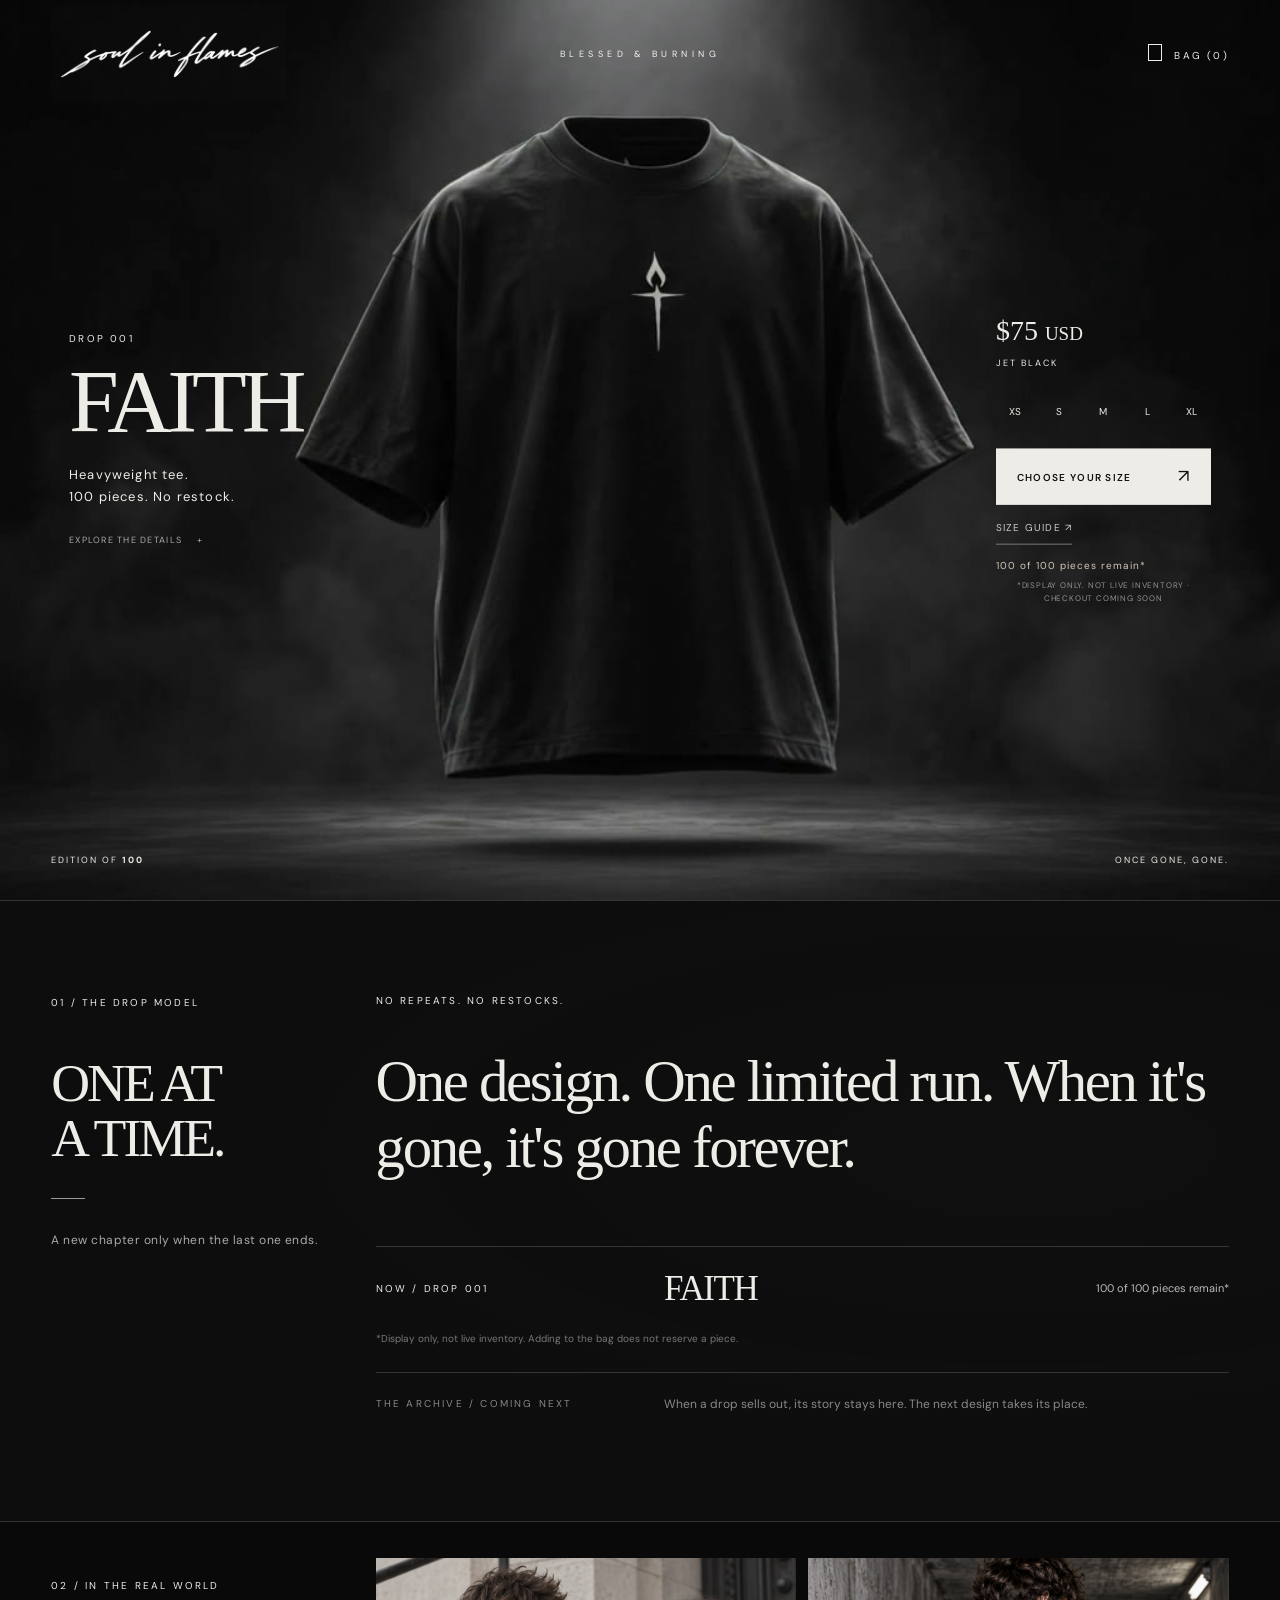
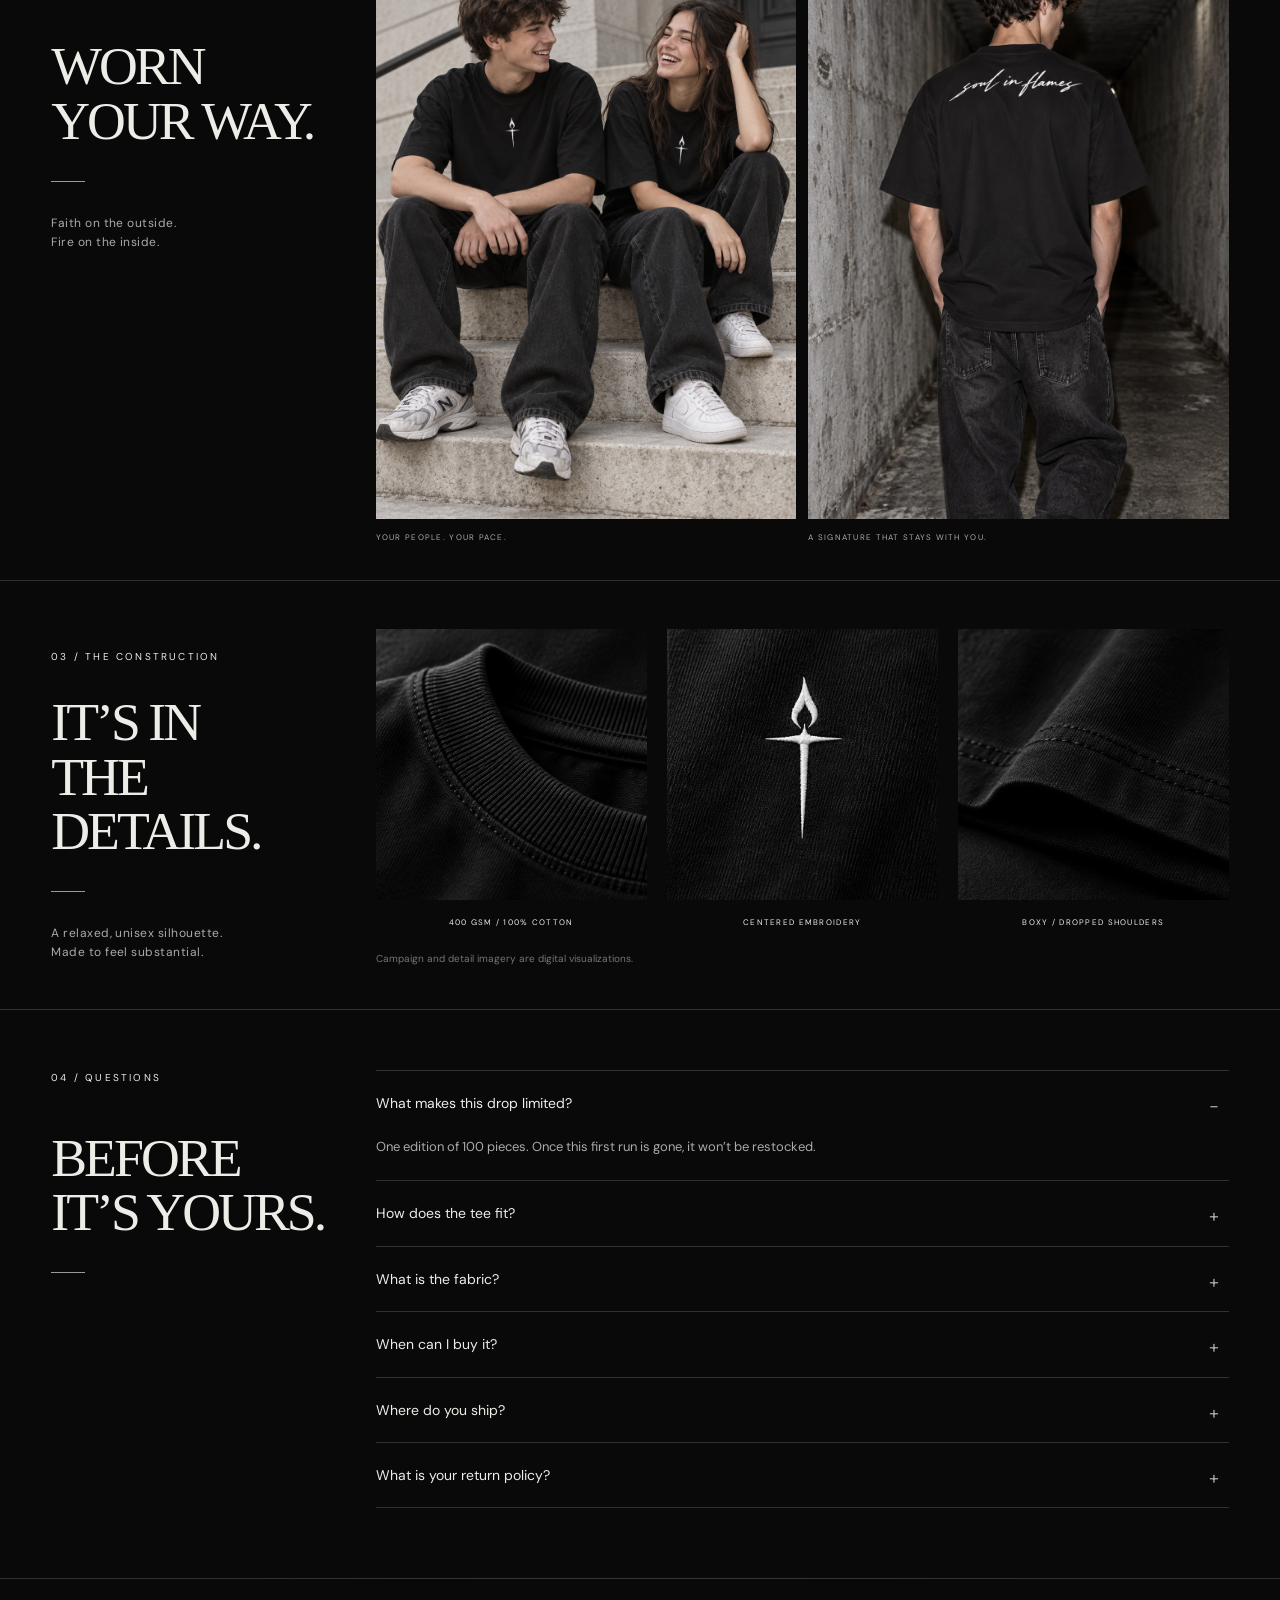
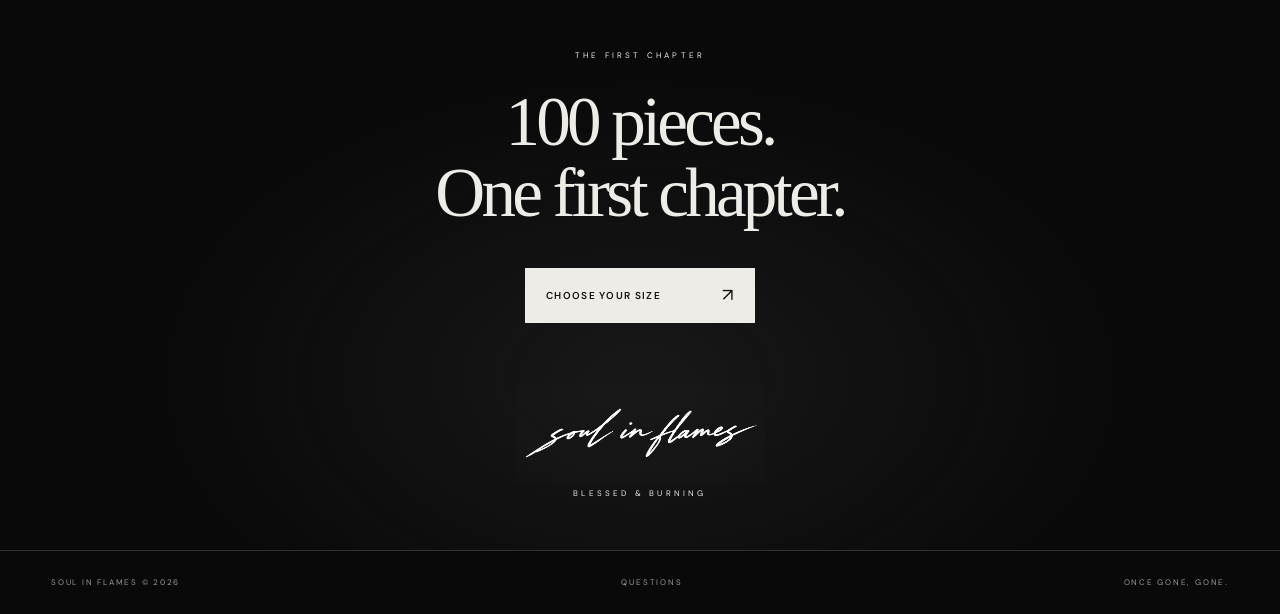
==== index.html @ d791858e "Fix mobile headline spacing and unify cart quantity cap" ====
<!doctype html><html lang="en"><head><meta charset="utf-8"><meta name="viewport" content="width=device-width,initial-scale=1"><title>Soul in Flames — FAITH / Drop 001</title><meta name="description" content="Faith on the outside. Fire on the inside. One design at a time. Limited to 100."><meta name="theme-color" content="#090909"><link rel="icon" type="image/png" href="favicon.png"><link rel="stylesheet" href="style.css?v=12"><script src="shop-config.js" defer></script><script src="app.js?v=5" defer></script></head><body>
<a class="skip" href="#studio">Skip to the tee</a>
<header class="header"><a href="#top" class="brand" aria-label="Soul in Flames home"><img src="assets/wordmark.png" alt="soul in flames" width="240" height="96"></a><p class="header-caption">BLESSED &amp; BURNING</p><button class="bag-link" id="open-bag" aria-haspopup="dialog">BAG <span id="bag-count">(0)</span></button></header>
<main><section class="hero" id="top" aria-label="Faith tee studio">
<div class="studio-glow"></div><div id="studio" class="studio static-studio rotatable-studio"><video id="tee-rotator" muted playsinline preload="auto" disablepictureinpicture poster="assets/tshirt-rotate-banner-poster.jpg?v=3" aria-label="Faith tee en un estudio; arrastra para girarla"><source src="assets/tshirt-rotate-banner.webm?v=3" type="video/webm"><source src="assets/tshirt-rotate-banner.mp4?v=3" type="video/mp4"></video><div class="tee-hit" aria-hidden="true"></div></div>
<div class="hero-title"><span class="eyebrow">DROP 001</span><h1>FAITH</h1><p>Heavyweight tee.<br>100 pieces. No restock.</p><button id="open-details" class="text-button">EXPLORE THE DETAILS <span>+</span></button></div>
<div class="hero-purchase"><p class="price">$75 <small>USD</small></p><span class="eyebrow">JET BLACK</span><fieldset class="sizes hero-sizes"><legend class="sr-only">Choose your size</legend><label><input type="radio" name="hero-size" value="XS"><span>XS</span></label><label><input type="radio" name="hero-size" value="S"><span>S</span></label><label><input type="radio" name="hero-size" value="M"><span>M</span></label><label><input type="radio" name="hero-size" value="L"><span>L</span></label><label><input type="radio" name="hero-size" value="XL"><span>XL</span></label></fieldset><button id="hero-buy" class="primary-button">CHOOSE YOUR SIZE <span>↗</span></button><button type="button" class="guide-link hero-guide" data-guide>SIZE GUIDE ↗</button><span class="stock-count" data-stock aria-label="Stock display"></span><span class="launch-note">*DISPLAY ONLY. NOT LIVE INVENTORY · CHECKOUT COMING SOON</span></div>
<div class="hero-bottom"><span class="eyebrow">EDITION OF <b>100</b></span><span class="eyebrow">ONCE GONE, GONE.</span></div></section>
<section class="drop-model section-grid" id="drops"><div class="section-intro"><span class="eyebrow">01 / THE DROP MODEL</span><h2>One at<br> a time.</h2><i class="rule"></i><p>A new chapter only when the last one ends.</p></div><div class="drop-content"><span class="eyebrow">NO REPEATS. NO RESTOCKS.</span><p class="drop-statement">One design. One limited run. When it's gone, it's gone forever.</p><div class="drop-current"><span class="eyebrow">NOW / DROP 001</span><strong>FAITH</strong><span data-stock></span></div><p class="drop-inventory-note">*Display only, not live inventory. Adding to the bag does not reserve a piece.</p><div class="drop-archive"><span class="eyebrow">THE ARCHIVE / COMING NEXT</span><p>When a drop sells out, its story stays here. The next design takes its place.</p></div></div></section>
<section class="editorial section-grid" id="story"><div class="section-intro"><span class="eyebrow">02 / IN THE REAL WORLD</span><h2>Worn<br> your way.</h2><i class="rule"></i><p>Faith on the outside.<br>Fire on the inside.</p></div><div class="campaign"><figure><img src="assets/friends-editorial.png" alt="Two teenage friends wearing the Faith tee on stone steps" loading="lazy"><figcaption>YOUR PEOPLE. YOUR PACE.</figcaption></figure><figure><img src="assets/back-editorial.png" alt="Teenage model showing the handwritten Soul in Flames signature on the back" loading="lazy"><figcaption>A SIGNATURE THAT STAYS WITH YOU.</figcaption></figure></div></section>
<section class="craft section-grid" id="details"><div class="section-intro"><span class="eyebrow">03 / THE CONSTRUCTION</span><h2>It’s in<br> the details.</h2><i class="rule"></i><p>A relaxed, unisex silhouette.<br>Made to feel substantial.</p></div><div><div class="detail-grid"><figure class="detail-item"><button type="button" class="detail-open" aria-label="Enlarge: 400 Gsm / 100% Cotton" aria-haspopup="dialog"><img src="assets/detail-collar.jpg" alt="Close-up of the ribbed collar in heavyweight cotton" width="724" height="724" loading="lazy"></button><figcaption>400 GSM / 100% COTTON</figcaption></figure><figure class="detail-item"><button type="button" class="detail-open" aria-label="Enlarge: Centered Embroidery" aria-haspopup="dialog"><img src="assets/detail-embroidery.jpg" alt="Close-up of the centered flame-cross embroidery" width="724" height="724" loading="lazy"></button><figcaption>CENTERED EMBROIDERY</figcaption></figure><figure class="detail-item"><button type="button" class="detail-open" aria-label="Enlarge: Boxy / Dropped Shoulders" aria-haspopup="dialog"><img src="assets/detail-hem.jpg" alt="Close-up of the dropped shoulder and cotton hem" width="724" height="724" loading="lazy"></button><figcaption>BOXY / DROPPED SHOULDERS</figcaption></figure></div><p class="image-note">Campaign and detail imagery are digital visualizations.</p></div></section>
<section class="questions section-grid" id="faq"><div class="section-intro"><span class="eyebrow">04 / QUESTIONS</span><h2>Before<br> it’s yours.</h2><i class="rule"></i></div><div class="faq-list">
<details open><summary>What makes this drop limited?</summary><p>One edition of 100 pieces. Once this first run is gone, it won’t be restocked.</p></details><details><summary>How does the tee fit?</summary><p>A relaxed, boxy, unisex cut with dropped shoulders. Currently selectable sizes: XS–XL. The size guide is a reference only until the final blank is chosen.</p></details><details><summary>What is the fabric?</summary><p>400 GSM, 100% cotton. A substantial weight, with a ribbed neckline and a centered embroidered emblem.</p></details><details><summary>When can I buy it?</summary><p>Checkout is opening soon. You can choose your size and save it to your bag now. Adding a tee does not reserve stock or place an order.</p></details><details><summary>Where do you ship?</summary><p>Shipping destinations, delivery times and costs will be confirmed before we accept orders.</p></details><details><summary>What is your return policy?</summary><p>The full returns and exchanges policy will be available before checkout opens.</p></details></div></section>
<section class="closing"><span class="eyebrow">THE FIRST CHAPTER</span><h2>100 pieces.<br>One first chapter.</h2><button id="open-size" class="primary-button">CHOOSE YOUR SIZE <span>↗</span></button><img class="closing-brand" src="assets/wordmark.png" alt="soul in flames" loading="lazy"><span class="eyebrow">BLESSED &amp; BURNING</span></section>
</main><dialog id="detail-lightbox" class="lightbox" aria-label="Detail view"><button type="button" class="close lightbox-close" data-close="detail-lightbox" aria-label="Close enlarged image">×</button><figure><img src="" alt=""><figcaption></figcaption></figure></dialog><footer><span>SOUL IN FLAMES © 2026</span><a href="#faq">QUESTIONS</a><span>ONCE GONE, GONE.</span></footer><dialog id="size-dialog" class="drawer" aria-labelledby="size-title"><div class="drawer-head"><span>DROP 001 / FAITH TEE</span><button class="close" data-close="size-dialog" aria-label="Close size selection">×</button></div><div class="drawer-product"><img src="assets/faith-front.png" alt="Faith tee front" width="180" height="180"><div><h2 id="size-title">Make it<br><em>yours.</em></h2><p>$75 USD / JET BLACK</p></div></div><p class="drawer-edition">ONE EDITION. 100 PIECES.</p><button type="button" class="guide-link" data-guide>VIEW SIZE GUIDE ↗</button><div class="size-heading"><span>SELECT SIZE</span><span>UNISEX / BOXY FIT</span></div><fieldset class="sizes"><legend class="sr-only">Choose your size</legend><label><input type="radio" name="size" value="XS"><span>XS</span></label><label><input type="radio" name="size" value="S"><span>S</span></label><label><input type="radio" name="size" value="M"><span>M</span></label><label><input type="radio" name="size" value="L"><span>L</span></label><label><input type="radio" name="size" value="XL"><span>XL</span></label></fieldset><p class="size-error" id="size-error" role="status"></p><button class="primary-button" id="add-to-bag">ADD TO BAG <span aria-hidden="true">↗</span></button><p class="drawer-note">Relaxed, dropped-shoulder fit. Final measurements will be available before checkout opens.</p><p class="drawer-foot">Faith on the outside.<br><em>Fire on the inside.</em></p></dialog>
<dialog id="bag-dialog" class="drawer" aria-labelledby="bag-title"><div class="drawer-head"><h2 id="bag-title">Your bag <span id="drawer-count">(0)</span></h2><button class="close" data-close="bag-dialog" aria-label="Close bag">×</button></div><div id="bag-items"></div><button type="button" class="guide-link" data-guide>VIEW SIZE GUIDE ↗</button><div id="bag-summary" hidden><div class="subtotal"><span>Subtotal</span><span id="subtotal">$0 USD</span></div><p class="drawer-note">Shipping and taxes will be confirmed at checkout.</p><button type="button" id="checkout" class="primary-button checkout" disabled>CHECKOUT COMING SOON</button><p id="checkout-note" class="drawer-note">Your selection is saved in this browser. No order has been placed and no payment has been taken.</p></div><button class="continue" data-close="bag-dialog">BACK TO THE TEE</button></dialog>
<dialog id="guide-dialog" class="size-guide" aria-labelledby="guide-title"><div class="drawer-head"><span>DROP 001 / FIT REFERENCE</span><button type="button" class="close" data-close="guide-dialog" aria-label="Close size guide">×</button></div><h2 id="guide-title">Find your<br><em>fit.</em></h2><p class="guide-intro">Garment measurements in centimeters. Half chest is measured flat across the garment.</p><div class="guide-scroll"><table><thead><tr><th scope="col">SIZE</th><th scope="col">HALF CHEST</th><th scope="col">BODY LENGTH</th><th scope="col">SLEEVE</th></tr></thead><tbody id="guide-rows"></tbody></table></div><p class="guide-tip">Oversized fit. Between sizes? Size down.</p><p class="guide-disclaimer">Reference chart for a candidate blank, not the final production tee. Measurements and available sizes will be confirmed before checkout opens.</p></dialog><dialog id="details-dialog" class="drawer" aria-labelledby="details-title"><div class="drawer-head"><span>THE DETAILS</span><button class="close" data-close="details-dialog" aria-label="Close details">×</button></div><h2 id="details-title" class="details-title">A quiet<br>kind of <em>fire.</em></h2><dl class="specs"><div><dt>FABRIC</dt><dd>400 GSM · 100% cotton</dd></div><div><dt>SILHOUETTE</dt><dd>Boxy. Dropped shoulders. Unisex.</dd></div><div><dt>FRONT</dt><dd>Centered flame-cross embroidery.</dd></div><div><dt>BACK</dt><dd>Handwritten signature in white.</dd></div><div><dt>EDITION</dt><dd>100 pieces. No restock.</dd></div></dl><details><summary>FIT &amp; SIZING <span>+</span></summary><p>A relaxed shape with generous sleeves. <button type="button" class="guide-link" data-guide>VIEW SIZE GUIDE ↗</button></p></details><details><summary>DELIVERY &amp; RETURNS <span>+</span></summary><p>Destinations, delivery costs and the return policy will be confirmed before launch. We’re not accepting payments yet.</p></details></dialog>
</body></html>
---- style.css ----
@import url('https://fonts.googleapis.com/css2?family=Barlow+Condensed:wght@400;500&family=DM+Sans:wght@400;500;600&display=swap');
:root{color-scheme:dark;--bg:#090909;--ink:#eeece7;--muted:#92928e;--line:#ffffff29}*{box-sizing:border-box}html{scroll-behavior:smooth}body{margin:0;background:var(--bg);color:var(--ink);font:14px/1.6 'DM Sans',sans-serif}button,a,input{ -webkit-tap-highlight-color:transparent}button,a{color:inherit}button{font:inherit;cursor:pointer}button{border:0;background:none}a{text-decoration:none}button:focus-visible,a:focus-visible,summary:focus-visible,[tabindex]:focus-visible{outline:1px solid #fff;outline-offset:6px}button:hover,a:hover{color:#fff}img{display:block;max-width:100%}h1,h2,p,figure{margin:0}h1,h2{font-family:Georgia,'Times New Roman',serif;font-weight:400;line-height:1.02;letter-spacing:-.055em}.eyebrow,.header-caption,.bag-link,.viewer-controls,.launch-note,.text-button,figcaption,.detail-labels,footer,.drawer-head,.size-heading{font-size:10px;letter-spacing:.22em}.eyebrow{display:block}.header{position:absolute;z-index:5;top:0;left:0;width:100%;height:108px;padding:0 4%;display:flex;align-items:center;justify-content:space-between}.brand{width:235px}.brand img,.closing-brand{filter:invert(1);mix-blend-mode:screen}.header-caption{letter-spacing:.5em;position:absolute;left:50%;transform:translateX(-50%);font-size:9px}.bag-link{padding:18px 0 18px 24px}.bag-link:before{content:'♧';font-size:22px;margin-right:12px}.hero{min-height:780px;height:100svh;max-height:1150px;position:relative;overflow:hidden;background:radial-gradient(ellipse at 49% 14%,#34343455 0,transparent 48%),linear-gradient(90deg,#080808,#111 50%,#080808)}.studio-glow{pointer-events:none;position:absolute;inset:0;background:radial-gradient(ellipse 22% 7% at 50% 84%,#98958c22,transparent 100%),conic-gradient(from 158deg at 48% -10%,transparent,#ffffff09 9deg,#ffffff03 30deg,transparent 44deg);}.studio{position:absolute;width:65%;height:88%;left:17.5%;top:3%;cursor:grab;touch-action:pan-y;z-index:1}.studio.dragging{cursor:grabbing}.studio canvas{width:100%;height:100%;display:block}.studio>img{position:absolute;inset:8% 0;width:100%;height:80%;object-fit:contain;pointer-events:none}.studio>img[hidden]{display:none}.hero-title,.hero-purchase{position:absolute;z-index:3;top:43%;transform:translateY(-25%)}.hero-title{left:5.4%;pointer-events:none}.hero-title button{pointer-events:auto}.hero-title h1{font-size:clamp(68px,7vw,115px);margin:8px 0 18px}.hero-title p{font-size:13px;letter-spacing:.09em;line-height:1.7}.text-button{padding:24px 0 8px;color:#aaa;font-size:9px;letter-spacing:.14em}.text-button span{margin-left:12px}.hero-purchase{right:5.4%;width:215px}.price{font:28px Georgia,serif;margin-bottom:9px}.price small{font-size:19px}.hero-purchase>.eyebrow{font-size:9px}.primary-button{display:flex;align-items:center;justify-content:space-between;gap:25px;width:100%;min-height:48px;padding:15px 20px;background:#eeece7;color:#111;font-size:10px;letter-spacing:.13em;line-height:1.3;font-weight:600;border:1px solid #eeece7;transition:background .2s}.primary-button:hover{background:#fff;color:#111}.primary-button span{font-size:18px;font-weight:400}.launch-note{display:block;font-size:8px;letter-spacing:.1em;color:var(--muted);text-align:center;margin-top:13px}.hero-bottom{position:absolute;bottom:33px;left:4%;right:4%;display:flex;align-items:end;justify-content:space-between;z-index:3}.hero-bottom>.eyebrow{font-size:9px}.viewer-controls{text-align:center;font-size:9px;letter-spacing:.16em}.viewer-controls>span{display:block;margin-bottom:10px}.viewer-controls button{font-size:8px;letter-spacing:.10em;color:#777;padding:7px}.viewer-controls button[aria-pressed=true]{color:#eee}.viewer-controls #motion-toggle{margin-left:10px;border-left:1px solid var(--line);padding-left:16px}.section-grid{display:grid;grid-template-columns:25% 1fr;gap:30px;padding:36px 4%;border-top:1px solid var(--line)}.section-intro{padding-top:20px}.section-intro h2{font-size:clamp(38px,4.2vw,64px);text-transform:uppercase;margin-top:45px}.rule{display:block;width:34px;border-top:1px solid #999;margin:32px 0}.section-intro p{color:#aaa;letter-spacing:.04em;font-size:12px}.campaign{display:grid;grid-template-columns:1fr 1fr;gap:12px}.campaign img{width:100%;aspect-ratio:3/4;object-fit:cover}.campaign figcaption{font-size:8px;margin-top:12px;color:#aaa;letter-spacing:.16em}.craft{padding-top:48px;padding-bottom:42px}.craft .section-intro h2{margin-top:30px}.detail-triptych{width:100%;aspect-ratio:3/1.25;object-fit:cover}.detail-labels{display:grid;grid-template-columns:repeat(3,1fr);gap:14px;margin-top:18px;font-size:8px;text-align:center;letter-spacing:.16em}.image-note{font-size:10px;color:#757575;margin-top:22px}.questions{padding-top:60px;padding-bottom:70px}.questions .section-intro{padding-top:0}.faq-list details{border-bottom:1px solid var(--line)}.faq-list details:first-child{border-top:1px solid var(--line)}summary{list-style:none;cursor:pointer;position:relative;padding:21px 35px 21px 0;font-size:14px}summary::-webkit-details-marker{display:none}summary:after{content:'+';position:absolute;right:10px;font-size:18px;color:#aaa}details[open]>summary:after{content:'−'}details p{color:#aaa;max-width:650px;padding:0 30px 22px 0;line-height:1.8;font-size:13px}.closing{text-align:center;min-height:520px;padding:70px 20px 50px;border-top:1px solid var(--line);background:radial-gradient(ellipse at 50% 70%,#25252588,transparent 55%)}.closing h2{font-size:clamp(45px,5.4vw,80px);margin:25px 0 40px}.closing .primary-button{width:230px;margin:auto}.closing-brand{width:250px;margin:60px auto 4px}.closing>.eyebrow{font-size:8px;letter-spacing:.4em}footer{padding:25px 4%;display:flex;justify-content:space-between;color:#999;font-size:8px;border-top:1px solid var(--line)}.sr-only{position:absolute;width:1px;height:1px;padding:0;overflow:hidden;clip:rect(0,0,0,0);white-space:nowrap}.skip{position:fixed;top:-100px;z-index:20;background:#fff;color:#000;padding:10px}.skip:focus{top:10px}.sizes{display:flex;gap:8px;padding:0;border:0;margin:24px 0}.sizes label{flex:1;text-align:center;cursor:pointer}.sizes input{position:absolute;opacity:0;width:1px;height:1px}.sizes span{display:block;border:1px solid #ffffff26;padding:12px 4px;font-size:11px}.sizes input:checked+span{border-color:#eee;background:#eeeeee0d}.sizes input:focus-visible+span{outline:2px solid #fff;outline-offset:3px}.hero-sizes{gap:6px;margin:25px 0 20px}.hero-sizes span{border-color:transparent;padding:8px 4px;font-size:10px}.drawer{position:fixed;inset:0 0 0 auto;margin:0;width:460px;max-width:100%;height:100%;max-height:100%;border:0;border-left:1px solid var(--line);padding:30px;background:#131313;color:var(--ink);overflow:auto}.drawer::backdrop{background:#0009;backdrop-filter:blur(5px)}.drawer-head{display:flex;align-items:center;justify-content:space-between;gap:20px;padding-bottom:26px;border-bottom:1px solid var(--line)}.drawer-head h2{font:24px Georgia;letter-spacing:0}.close{font-size:27px}.drawer-product{display:flex;align-items:center;gap:20px;margin:35px 0}.drawer-product img{width:45%;object-fit:contain}.drawer-product h2{font-size:47px}.drawer-product p{font-size:10px;letter-spacing:.1em;margin-top:17px}.drawer-edition{font-size:10px;letter-spacing:.17em;border-block:1px solid var(--line);padding:18px 0;margin-bottom:25px}.size-heading{display:flex;justify-content:space-between;font-size:8px}.size-error{font-size:12px;color:#eee;min-height:20px}.drawer-note{font-size:12px;color:#999;margin:18px 0}.drawer-foot{font:30px Georgia;margin-top:45px}.subtotal{display:flex;justify-content:space-between;padding-top:25px;border-top:1px solid var(--line)}.checkout[aria-disabled=true]{background:#292929;color:#999;border-color:#333;cursor:default}.continue{margin-top:35px;font-size:10px;letter-spacing:.15em;border-bottom:1px solid #777;padding:10px 0}.empty-bag{font:30px Georgia;margin-top:60px}.empty-bag small{display:block;font:12px/1.6 'DM Sans',sans-serif;margin-top:20px;color:#aaa}.cart-item{display:flex;gap:20px;padding:25px 0}.cart-item img{width:115px;object-fit:contain}.cart-item h3{font-size:14px;letter-spacing:.12em;margin:10px 0}.cart-item p{font-size:10px;color:#aaa}.cart-item .item-price{margin:10px 0;color:#eee}.cart-item button{font-size:10px;text-decoration:underline;padding:0}.details-title{font-size:60px;margin:35px 0}.specs>div{border-bottom:1px solid var(--line);padding:16px 0}.specs dt{font-size:9px;letter-spacing:.15em;color:#888}.specs dd{margin:8px 0 0;font-size:13px}.drawer details{border-bottom:1px solid var(--line)}.drawer summary>span{display:none}[hidden]{display:none!important}
@media(min-width:1600px){.hero-purchase{width:250px}.hero-title{left:7%}.hero-purchase{right:7%}}
@media(max-width:900px){.header{height:85px}.brand{width:185px}.header-caption{display:none}.hero{height:900px;min-height:900px}.studio{width:100%;left:0;top:10%;height:62%}.hero-title{left:6%;top:15%;transform:none}.hero-title h1{font-size:54px;margin:4px 0 10px}.hero-title p{font-size:10px}.text-button{display:none}.hero-purchase{top:auto;bottom:100px;right:6%;left:6%;width:auto;transform:none;display:grid;grid-template-columns:1fr 1.5fr;gap:8px 24px;align-items:center}.hero-purchase .price{grid-column:1;grid-row:1;margin:0}.hero-purchase>.eyebrow{grid-column:1;grid-row:2}.hero-sizes{grid-column:2;grid-row:1/3;margin:0}.hero-purchase .primary-button{grid-column:1/3;margin-top:10px}.launch-note{grid-column:1/3;margin-top:0}.hero-bottom{bottom:20px;align-items:center}.hero-bottom>.eyebrow{font-size:7px;max-width:75px;line-height:1.8}.viewer-controls{font-size:8px}.viewer-controls>div{display:flex;align-items:center}.viewer-controls #motion-toggle{font-size:7px;margin-left:5px;padding-left:8px}.section-grid{grid-template-columns:1fr;gap:28px;padding:36px 6%}.section-intro{padding:0}.section-intro h2,.craft .section-intro h2{font-size:45px;margin-top:22px}.section-intro h2 br{display:none}.section-intro .rule{margin:20px 0}.section-intro p{font-size:12px}.campaign{gap:10px}.campaign figcaption{font-size:7px;line-height:1.8}.detail-labels{font-size:7px;letter-spacing:.1em}.closing{min-height:480px}.closing-brand{margin-top:45px}.questions .rule{display:none}footer{font-size:7px;gap:15px}}
@media(prefers-reduced-motion:reduce){html{scroll-behavior:auto}*{transition:none!important}}

.brand{mix-blend-mode:screen}.bag-link:before{content:"";display:inline-block;width:12px;height:15px;border:1px solid currentColor;vertical-align:-2px;margin-right:12px}

.header{mix-blend-mode:screen}

/* Approved studio photograph, preserved as supplied; editorial crop only. */
.static-studio{width:50%;left:25%;top:8%;height:84%;overflow:hidden;cursor:default;pointer-events:none;mask-image:linear-gradient(90deg,transparent,#000 9%,#000 91%,transparent)}
.static-studio>img{position:absolute;inset:auto;top:-8%;left:50%;width:auto;height:116%;max-width:none;object-fit:initial;transform:translateX(-50%)}
.static-studio>img[hidden]{display:none}.rotate-button{font-size:9px;letter-spacing:.16em;color:#aaa;padding:10px 16px;border:1px solid #ffffff33}.rotate-button:hover,.rotate-button[aria-pressed=true]{color:#fff;border-color:#fff}
.rotatable-studio{width:70%;left:15%;top:0;height:100%;cursor:ew-resize;touch-action:none;pointer-events:auto;mask-image:none;-webkit-mask-image:none}.rotatable-studio.dragging{cursor:grabbing}.rotatable-studio>img{user-select:none;-webkit-user-drag:none;pointer-events:auto;mix-blend-mode:normal;filter:none;width:auto;height:100%;top:0}
.hero{background:#070707}.hero::before{content:"";position:absolute;inset:0;z-index:0;pointer-events:none;background:url('assets/studio-background.png') center center / cover no-repeat;filter:brightness(.60) contrast(1.18) saturate(.12) hue-rotate(-7deg);opacity:.96}.studio-glow{z-index:0;background:radial-gradient(ellipse at 50% 10%,#34343418,transparent 62%)}
@media(max-width:900px){.static-studio{width:125%;left:-12.5%;top:15%;height:58%;mask-image:radial-gradient(ellipse 67% 65% at 50% 48%,#000 64%,transparent 100%)}.static-studio>img{height:100%;top:0}.hero-title{top:12%}.hero-title h1{font-size:50px}.hero-purchase{bottom:65px}.hero-bottom{bottom:22px}}
.rotatable-studio{width:100%;left:0;top:0;height:100%}
.rotatable-studio>video,.rotatable-studio>img{position:absolute;inset:0;top:0;left:0;width:100%;height:100%;max-width:none;object-fit:cover;object-position:50% 50%;transform:none;pointer-events:none;user-select:none;-webkit-user-drag:none}
.rotatable-studio{pointer-events:none;cursor:auto;touch-action:auto}
.tee-hit{position:absolute;z-index:2;pointer-events:auto;touch-action:pan-y pinch-zoom;cursor:url('data:image/svg+xml,%3Csvg xmlns="http://www.w3.org/2000/svg" width="36" height="36" viewBox="0 0 36 36"%3E%3Cg fill="none" stroke-linecap="round" stroke-linejoin="round"%3E%3Cg stroke="%23000" stroke-opacity=".6" stroke-width="5"%3E%3Cpath d="M7.2 15.9A11 11 0 0 1 28.4 14.3"/%3E%3Cpath d="M24.3 13.2l4.1 1.1 1.2-4.1"/%3E%3Cpath d="M28.8 20.1A11 11 0 0 1 7.6 21.7"/%3E%3Cpath d="M11.7 22.8l-4.1-1.1-1.2 4.1"/%3E%3C/g%3E%3Cg stroke="%23fff" stroke-width="2.2"%3E%3Cpath d="M7.2 15.9A11 11 0 0 1 28.4 14.3"/%3E%3Cpath d="M24.3 13.2l4.1 1.1 1.2-4.1"/%3E%3Cpath d="M28.8 20.1A11 11 0 0 1 7.6 21.7"/%3E%3Cpath d="M11.7 22.8l-4.1-1.1-1.2 4.1"/%3E%3C/g%3E%3C/g%3E%3Ccircle cx="18" cy="18" r="2.2" fill="%23fff" stroke="%23000" stroke-opacity=".6" stroke-width="1.5"/%3E%3C/svg%3E') 18 18,ew-resize}
.rotatable-studio.dragging .tee-hit{cursor:url('data:image/svg+xml,%3Csvg xmlns="http://www.w3.org/2000/svg" width="36" height="36" viewBox="0 0 36 36"%3E%3Cg fill="none" stroke-linecap="round" stroke-linejoin="round"%3E%3Cg stroke="%23000" stroke-opacity=".6" stroke-width="5"%3E%3Cpath d="M7.2 15.9A11 11 0 0 1 28.4 14.3"/%3E%3Cpath d="M24.3 13.2l4.1 1.1 1.2-4.1"/%3E%3Cpath d="M28.8 20.1A11 11 0 0 1 7.6 21.7"/%3E%3Cpath d="M11.7 22.8l-4.1-1.1-1.2 4.1"/%3E%3C/g%3E%3Cg stroke="%23fff" stroke-width="2.2"%3E%3Cpath d="M7.2 15.9A11 11 0 0 1 28.4 14.3"/%3E%3Cpath d="M24.3 13.2l4.1 1.1 1.2-4.1"/%3E%3Cpath d="M28.8 20.1A11 11 0 0 1 7.6 21.7"/%3E%3Cpath d="M11.7 22.8l-4.1-1.1-1.2 4.1"/%3E%3C/g%3E%3C/g%3E%3Ccircle cx="18" cy="18" r="2.2" fill="%23fff" stroke="%23000" stroke-opacity=".6" stroke-width="1.5"/%3E%3C/svg%3E') 18 18,grabbing}
@media(max-width:900px){.rotatable-studio{width:100%;left:0;top:0;height:100%;mask-image:none;-webkit-mask-image:none}.rotatable-studio>video,.rotatable-studio>img{height:min(109vw,55%);top:calc(50.5% - .501*min(109vw,55%));-webkit-mask-image:linear-gradient(180deg,transparent,#000 9%,#000 91%,transparent);mask-image:linear-gradient(180deg,transparent,#000 9%,#000 91%,transparent)}}
.detail-grid{display:grid;grid-template-columns:repeat(3,1fr);gap:20px}
.detail-open{display:block;width:100%;padding:0;border:0;background:none;cursor:zoom-in}
.detail-open img{width:100%;height:auto;aspect-ratio:1;object-fit:cover;transition:opacity .25s}
.detail-open:hover img,.detail-open:focus-visible img{opacity:.82}
.detail-item figcaption{margin-top:16px;text-align:center;font-size:8px;letter-spacing:.16em}
.lightbox{position:fixed;inset:0;width:100%;height:100%;max-width:none;max-height:none;margin:0;padding:64px 24px 36px;border:0;background:#050505f2;color:var(--ink)}
.lightbox[open]{display:flex;align-items:center;justify-content:center}
.lightbox::backdrop{background:#000c}
.lightbox figure{display:flex;flex-direction:column;align-items:center;gap:18px}
.lightbox img{width:min(92vw,calc(100dvh - 150px));height:auto;aspect-ratio:1;object-fit:contain;cursor:default}
.lightbox figcaption{font-size:10px;letter-spacing:.22em;color:#bbb;text-align:center}
.lightbox-close{position:absolute;top:14px;right:20px;padding:6px 10px;border:0;background:none;color:#fff;line-height:1}
@media(max-width:900px){.detail-grid{grid-template-columns:1fr;gap:28px}.detail-item figcaption{font-size:9px;margin-top:12px}.lightbox{padding:56px 12px 28px}}
@media(max-width:520px){.hero{--g:clamp(0px,calc((100svh - 664px)/4),40px);height:calc(max(100svh,664px) + 44px);min-height:0;max-height:none}.header{height:62px}.brand{width:150px}.hero-title{top:calc(66px + var(--g))}.hero-title h1{font-size:44px;margin:2px 0 6px}.hero-title p{font-size:10px;line-height:1.5}.rotatable-studio>video,.rotatable-studio>img{height:109vw;top:calc(122px + 2*var(--g))}.hero-purchase{top:calc(528px + 3*var(--g));bottom:auto;gap:4px 20px}.hero-purchase .price{font-size:30px}.hero-purchase .primary-button{margin-top:8px;padding-top:14px;padding-bottom:14px}.launch-note{margin-top:-2px}.hero-bottom{bottom:12px}}
/* Drop 001 additions: uses the existing palette, type and fine-rule rhythm. */
.drop-model{padding-block:74px 85px;background:radial-gradient(ellipse at 80% 40%,#2b22201c,transparent 62%),#0d0d0d}
.drop-content{padding:18px 0 0;max-width:900px}
.drop-statement{font:clamp(34px,4.6vw,68px)/1.12 Georgia,serif;letter-spacing:-.04em;max-width:850px;margin:40px 0 65px}
.drop-current,.drop-archive{border-top:1px solid var(--line);padding:22px 0;display:grid;grid-template-columns:1fr 1fr 1fr;align-items:center;gap:12px}
.drop-current strong{font:35px Georgia,serif;letter-spacing:-.04em}
.drop-current>span:last-child{font-size:11px;color:#bbb;text-align:right}
.drop-archive{color:#888}.drop-archive p{grid-column:2/4;font-size:12px}
.stock-count{display:block;font-size:10px;letter-spacing:.1em;color:#d3c7b8}
.hero-purchase .stock-count{margin-top:13px}
.guide-link{display:inline-block;padding:8px 0;color:#ccc;font-size:10px;letter-spacing:.12em;border-bottom:1px solid #777;text-align:left}
.hero-guide{margin-top:7px}.drawer .guide-link{margin:0 0 22px}.hero-purchase .launch-note{margin-top:5px}
.quantity-controls{display:inline-flex;align-items:center;gap:0;border:1px solid var(--line);margin:12px 14px 10px 0}
.cart-item .quantity-controls button{padding:5px 11px;font-size:16px;text-decoration:none;min-width:32px}
.quantity-controls button:disabled{opacity:.4;cursor:default}.quantity-controls span{min-width:22px;text-align:center}
.cart-item-content{flex:1}.cart-item .remove-item{color:#aaa;letter-spacing:.12em;font-size:9px}
.checkout:disabled{background:#292929;color:#aaa;border-color:#333;cursor:not-allowed}
.size-guide{width:min(720px,calc(100% - 32px));max-height:min(740px,calc(100% - 32px));padding:32px;background:#131313;border:1px solid #ffffff35;color:var(--ink)}
.size-guide::backdrop{background:#000b;backdrop-filter:blur(5px)}
.size-guide h2{font-size:clamp(38px,6vw,66px);margin:32px 0 18px}
.guide-intro,.guide-disclaimer{font-size:12px;color:#aaa;margin-bottom:25px}.guide-disclaimer{margin:20px 0 0}
.guide-scroll{overflow-x:auto}.size-guide table{border-collapse:collapse;width:100%;min-width:470px;text-align:left}
.size-guide th,.size-guide td{padding:9px 12px;border-bottom:1px solid var(--line);font-size:12px}
.size-guide thead th{font-size:9px;letter-spacing:.1em;color:#aaa;white-space:nowrap}.size-guide tbody th{font-weight:600}
.guide-tip{margin:24px 0 0;font-size:14px;color:#eee}
@media(max-width:900px){.drop-model{padding-block:45px}.drop-statement{margin:25px 0 44px}.hero-purchase .stock-count{grid-column:1/3;margin-top:2px}.hero-guide{grid-column:1/3;margin:0;width:max-content}.hero-purchase .launch-note{grid-column:1/3}.drop-current strong{font-size:26px}}
@media(max-width:520px){.hero-purchase{top:calc(496px + 3*var(--g));gap:2px 20px}.hero-purchase .primary-button{margin-top:5px}.hero-purchase .launch-note{font-size:7px}.hero-guide{font-size:9px;padding:2px 0}.hero-purchase .stock-count{font-size:9px}.drop-current{grid-template-columns:1fr 1fr}.drop-current>span:last-child{text-align:left;grid-column:1/3}.drop-archive{display:block}.drop-archive p{margin-top:12px}.size-guide{padding:22px 16px}.size-guide th,.size-guide td{padding:8px 9px}}
@media(max-width:520px){.size-guide table{min-width:0;table-layout:fixed}.size-guide th,.size-guide td{padding:8px 3px;font-size:11px}.size-guide thead th{font-size:7px;letter-spacing:.02em;white-space:normal;line-height:1.3}.size-guide th:first-child{width:18%}.size-guide th:nth-child(2){width:27%}.size-guide th:nth-child(3){width:29%}.size-guide th:nth-child(4){width:26%}}
.drop-inventory-note{font-size:10px;color:#777;margin:0 0 25px}
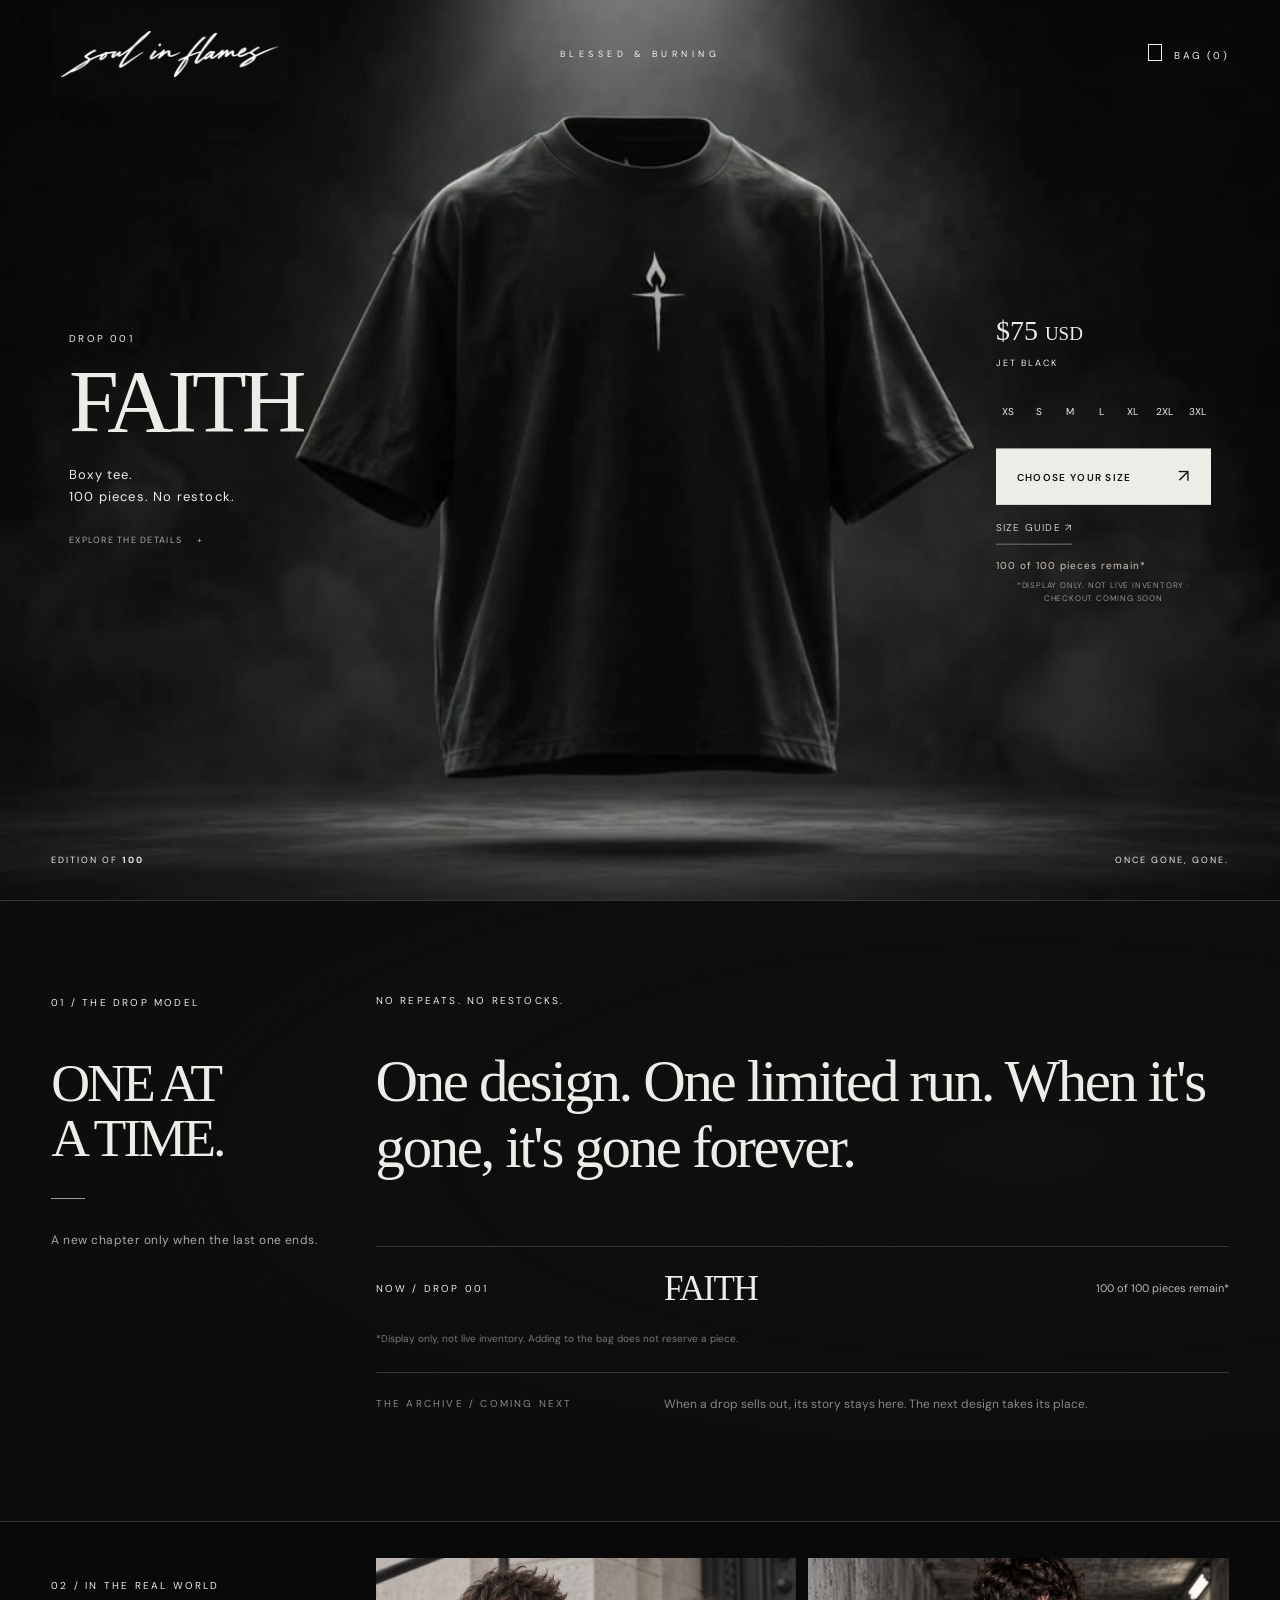
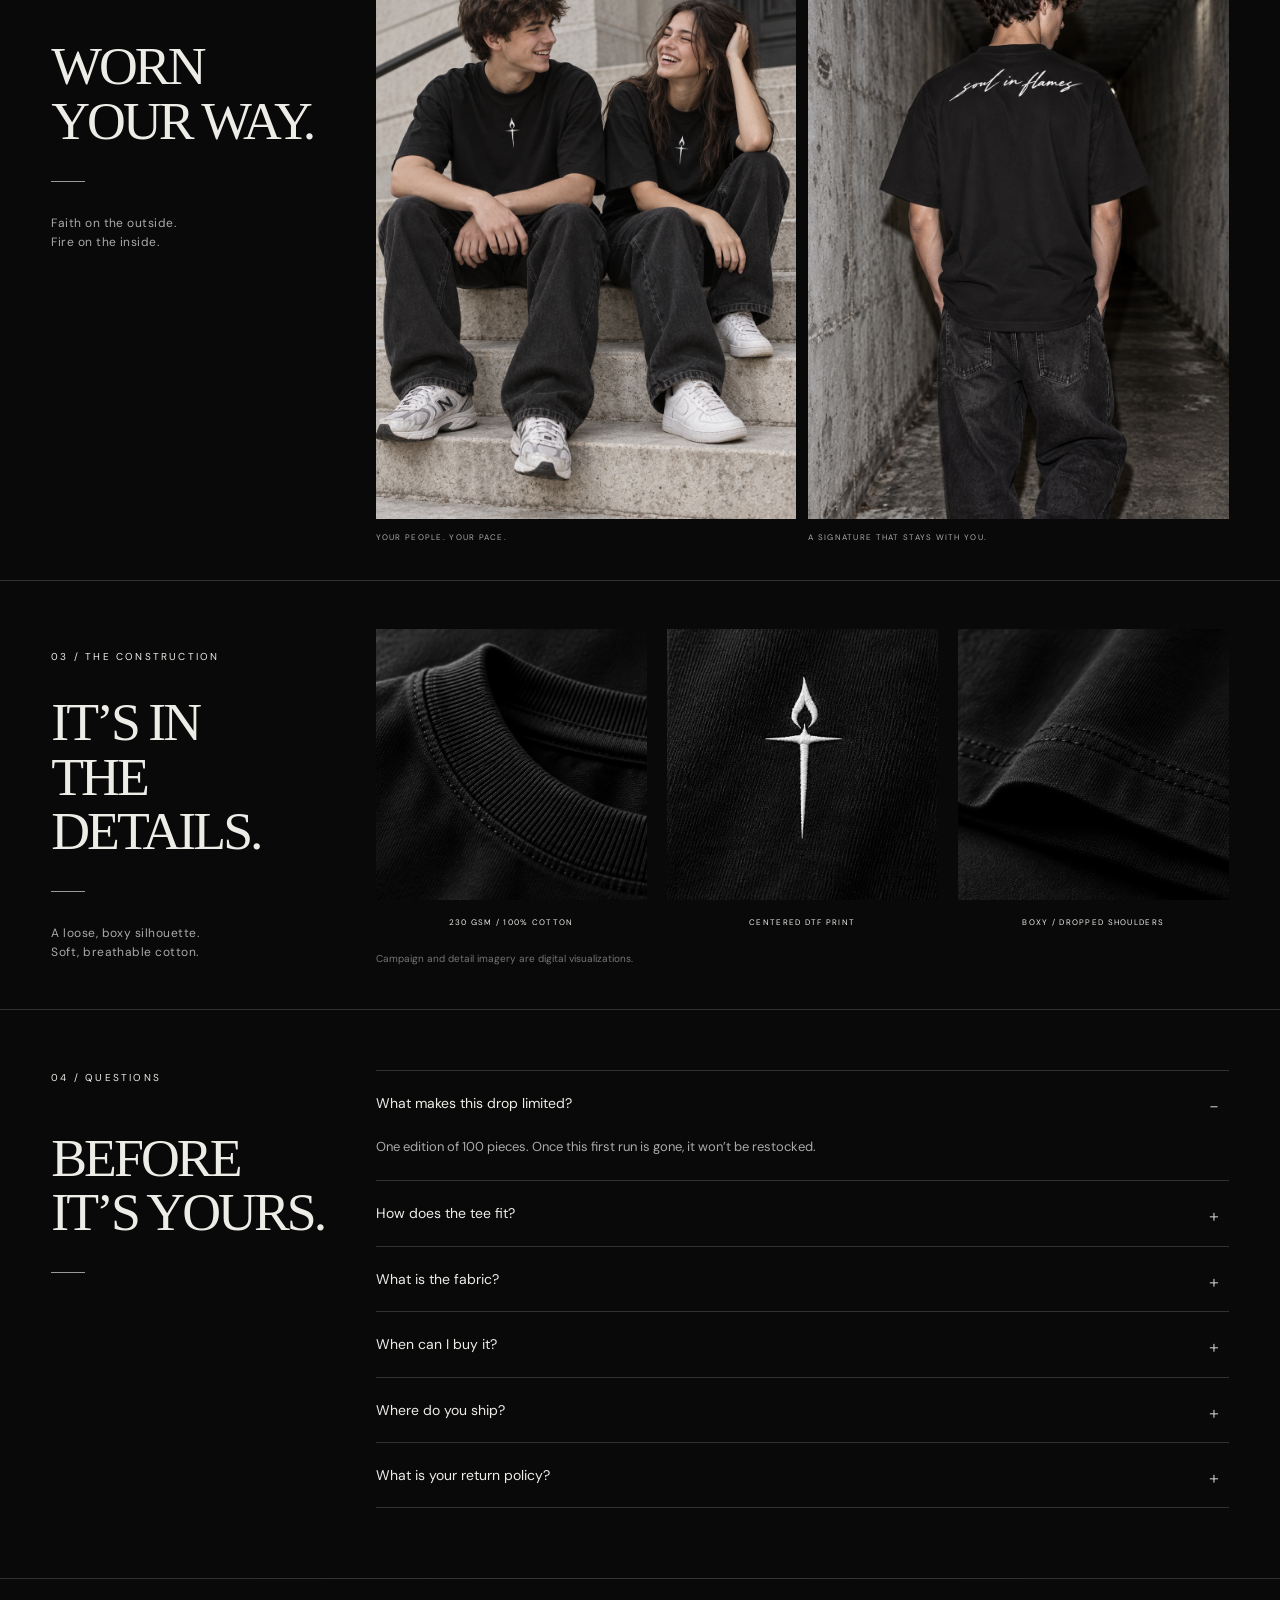
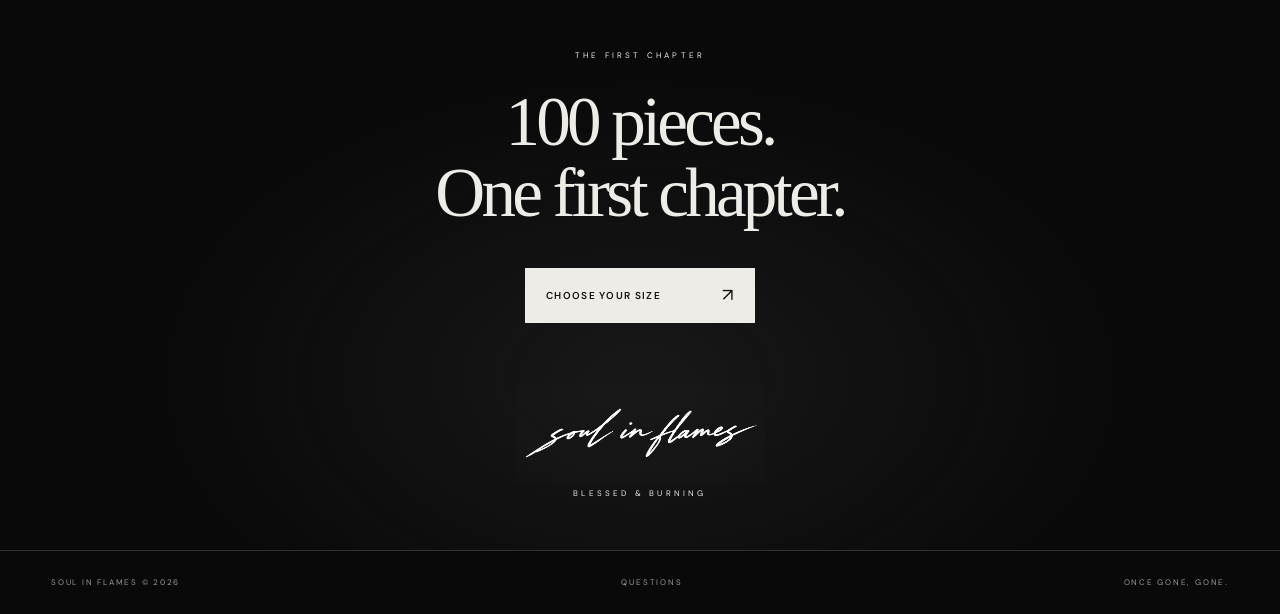
==== commit c81c1504: "RU0034 blank: real specs, size guide, DTF copy" ====
--- a/index.html
+++ b/index.html
@@ -1,18 +1,18 @@
-<!doctype html><html lang="en"><head><meta charset="utf-8"><meta name="viewport" content="width=device-width,initial-scale=1"><title>Soul in Flames — FAITH / Drop 001</title><meta name="description" content="Faith on the outside. Fire on the inside. One design at a time. Limited to 100."><meta name="theme-color" content="#090909"><link rel="icon" type="image/png" href="favicon.png"><link rel="stylesheet" href="style.css?v=12"><script src="shop-config.js" defer></script><script src="app.js?v=5" defer></script></head><body>
+<!doctype html><html lang="en"><head><meta charset="utf-8"><meta name="viewport" content="width=device-width,initial-scale=1"><title>Soul in Flames — FAITH / Drop 001</title><meta name="description" content="Faith on the outside. Fire on the inside. One design at a time. Limited to 100."><meta name="theme-color" content="#090909"><link rel="icon" type="image/png" href="favicon.png"><link rel="stylesheet" href="style.css?v=12"><script src="shop-config.js" defer></script><script src="app.js?v=7" defer></script></head><body>
 <a class="skip" href="#studio">Skip to the tee</a>
 <header class="header"><a href="#top" class="brand" aria-label="Soul in Flames home"><img src="assets/wordmark.png" alt="soul in flames" width="240" height="96"></a><p class="header-caption">BLESSED &amp; BURNING</p><button class="bag-link" id="open-bag" aria-haspopup="dialog">BAG <span id="bag-count">(0)</span></button></header>
 <main><section class="hero" id="top" aria-label="Faith tee studio">
 <div class="studio-glow"></div><div id="studio" class="studio static-studio rotatable-studio"><video id="tee-rotator" muted playsinline preload="auto" disablepictureinpicture poster="assets/tshirt-rotate-banner-poster.jpg?v=3" aria-label="Faith tee en un estudio; arrastra para girarla"><source src="assets/tshirt-rotate-banner.webm?v=3" type="video/webm"><source src="assets/tshirt-rotate-banner.mp4?v=3" type="video/mp4"></video><div class="tee-hit" aria-hidden="true"></div></div>
-<div class="hero-title"><span class="eyebrow">DROP 001</span><h1>FAITH</h1><p>Heavyweight tee.<br>100 pieces. No restock.</p><button id="open-details" class="text-button">EXPLORE THE DETAILS <span>+</span></button></div>
-<div class="hero-purchase"><p class="price">$75 <small>USD</small></p><span class="eyebrow">JET BLACK</span><fieldset class="sizes hero-sizes"><legend class="sr-only">Choose your size</legend><label><input type="radio" name="hero-size" value="XS"><span>XS</span></label><label><input type="radio" name="hero-size" value="S"><span>S</span></label><label><input type="radio" name="hero-size" value="M"><span>M</span></label><label><input type="radio" name="hero-size" value="L"><span>L</span></label><label><input type="radio" name="hero-size" value="XL"><span>XL</span></label></fieldset><button id="hero-buy" class="primary-button">CHOOSE YOUR SIZE <span>↗</span></button><button type="button" class="guide-link hero-guide" data-guide>SIZE GUIDE ↗</button><span class="stock-count" data-stock aria-label="Stock display"></span><span class="launch-note">*DISPLAY ONLY. NOT LIVE INVENTORY · CHECKOUT COMING SOON</span></div>
+<div class="hero-title"><span class="eyebrow">DROP 001</span><h1>FAITH</h1><p>Boxy tee.<br>100 pieces. No restock.</p><button id="open-details" class="text-button">EXPLORE THE DETAILS <span>+</span></button></div>
+<div class="hero-purchase"><p class="price">$75 <small>USD</small></p><span class="eyebrow">JET BLACK</span><fieldset class="sizes hero-sizes"><legend class="sr-only">Choose your size</legend><label><input type="radio" name="hero-size" value="XS"><span>XS</span></label><label><input type="radio" name="hero-size" value="S"><span>S</span></label><label><input type="radio" name="hero-size" value="M"><span>M</span></label><label><input type="radio" name="hero-size" value="L"><span>L</span></label><label><input type="radio" name="hero-size" value="XL"><span>XL</span></label><label><input type="radio" name="hero-size" value="2XL"><span>2XL</span></label><label><input type="radio" name="hero-size" value="3XL"><span>3XL</span></label></fieldset><button id="hero-buy" class="primary-button">CHOOSE YOUR SIZE <span>↗</span></button><button type="button" class="guide-link hero-guide" data-guide>SIZE GUIDE ↗</button><span class="stock-count" data-stock aria-label="Stock display"></span><span class="launch-note">*DISPLAY ONLY. NOT LIVE INVENTORY · CHECKOUT COMING SOON</span></div>
 <div class="hero-bottom"><span class="eyebrow">EDITION OF <b>100</b></span><span class="eyebrow">ONCE GONE, GONE.</span></div></section>
 <section class="drop-model section-grid" id="drops"><div class="section-intro"><span class="eyebrow">01 / THE DROP MODEL</span><h2>One at<br> a time.</h2><i class="rule"></i><p>A new chapter only when the last one ends.</p></div><div class="drop-content"><span class="eyebrow">NO REPEATS. NO RESTOCKS.</span><p class="drop-statement">One design. One limited run. When it's gone, it's gone forever.</p><div class="drop-current"><span class="eyebrow">NOW / DROP 001</span><strong>FAITH</strong><span data-stock></span></div><p class="drop-inventory-note">*Display only, not live inventory. Adding to the bag does not reserve a piece.</p><div class="drop-archive"><span class="eyebrow">THE ARCHIVE / COMING NEXT</span><p>When a drop sells out, its story stays here. The next design takes its place.</p></div></div></section>
 <section class="editorial section-grid" id="story"><div class="section-intro"><span class="eyebrow">02 / IN THE REAL WORLD</span><h2>Worn<br> your way.</h2><i class="rule"></i><p>Faith on the outside.<br>Fire on the inside.</p></div><div class="campaign"><figure><img src="assets/friends-editorial.png" alt="Two teenage friends wearing the Faith tee on stone steps" loading="lazy"><figcaption>YOUR PEOPLE. YOUR PACE.</figcaption></figure><figure><img src="assets/back-editorial.png" alt="Teenage model showing the handwritten Soul in Flames signature on the back" loading="lazy"><figcaption>A SIGNATURE THAT STAYS WITH YOU.</figcaption></figure></div></section>
-<section class="craft section-grid" id="details"><div class="section-intro"><span class="eyebrow">03 / THE CONSTRUCTION</span><h2>It’s in<br> the details.</h2><i class="rule"></i><p>A relaxed, unisex silhouette.<br>Made to feel substantial.</p></div><div><div class="detail-grid"><figure class="detail-item"><button type="button" class="detail-open" aria-label="Enlarge: 400 Gsm / 100% Cotton" aria-haspopup="dialog"><img src="assets/detail-collar.jpg" alt="Close-up of the ribbed collar in heavyweight cotton" width="724" height="724" loading="lazy"></button><figcaption>400 GSM / 100% COTTON</figcaption></figure><figure class="detail-item"><button type="button" class="detail-open" aria-label="Enlarge: Centered Embroidery" aria-haspopup="dialog"><img src="assets/detail-embroidery.jpg" alt="Close-up of the centered flame-cross embroidery" width="724" height="724" loading="lazy"></button><figcaption>CENTERED EMBROIDERY</figcaption></figure><figure class="detail-item"><button type="button" class="detail-open" aria-label="Enlarge: Boxy / Dropped Shoulders" aria-haspopup="dialog"><img src="assets/detail-hem.jpg" alt="Close-up of the dropped shoulder and cotton hem" width="724" height="724" loading="lazy"></button><figcaption>BOXY / DROPPED SHOULDERS</figcaption></figure></div><p class="image-note">Campaign and detail imagery are digital visualizations.</p></div></section>
+<section class="craft section-grid" id="details"><div class="section-intro"><span class="eyebrow">03 / THE CONSTRUCTION</span><h2>It’s in<br> the details.</h2><i class="rule"></i><p>A loose, boxy silhouette.<br>Soft, breathable cotton.</p></div><div><div class="detail-grid"><figure class="detail-item"><button type="button" class="detail-open" aria-label="Enlarge: 230 Gsm / 100% Cotton" aria-haspopup="dialog"><img src="assets/detail-collar.jpg" alt="Close-up of the ribbed crewneck collar in soft cotton" width="724" height="724" loading="lazy"></button><figcaption>230 GSM / 100% COTTON</figcaption></figure><figure class="detail-item"><button type="button" class="detail-open" aria-label="Enlarge: Centered DTF Print" aria-haspopup="dialog"><img src="assets/detail-embroidery.jpg" alt="Close-up of the centered flame-cross DTF print" width="724" height="724" loading="lazy"></button><figcaption>CENTERED DTF PRINT</figcaption></figure><figure class="detail-item"><button type="button" class="detail-open" aria-label="Enlarge: Boxy / Dropped Shoulders" aria-haspopup="dialog"><img src="assets/detail-hem.jpg" alt="Close-up of the dropped shoulder and cotton hem" width="724" height="724" loading="lazy"></button><figcaption>BOXY / DROPPED SHOULDERS</figcaption></figure></div><p class="image-note">Campaign and detail imagery are digital visualizations.</p></div></section>
 <section class="questions section-grid" id="faq"><div class="section-intro"><span class="eyebrow">04 / QUESTIONS</span><h2>Before<br> it’s yours.</h2><i class="rule"></i></div><div class="faq-list">
-<details open><summary>What makes this drop limited?</summary><p>One edition of 100 pieces. Once this first run is gone, it won’t be restocked.</p></details><details><summary>How does the tee fit?</summary><p>A relaxed, boxy, unisex cut with dropped shoulders. Currently selectable sizes: XS–XL. The size guide is a reference only until the final blank is chosen.</p></details><details><summary>What is the fabric?</summary><p>400 GSM, 100% cotton. A substantial weight, with a ribbed neckline and a centered embroidered emblem.</p></details><details><summary>When can I buy it?</summary><p>Checkout is opening soon. You can choose your size and save it to your bag now. Adding a tee does not reserve stock or place an order.</p></details><details><summary>Where do you ship?</summary><p>Shipping destinations, delivery times and costs will be confirmed before we accept orders.</p></details><details><summary>What is your return policy?</summary><p>The full returns and exchanges policy will be available before checkout opens.</p></details></div></section>
+<details open><summary>What makes this drop limited?</summary><p>One edition of 100 pieces. Once this first run is gone, it won’t be restocked.</p></details><details><summary>How does the tee fit?</summary><p>A loose, boxy, unisex cut with dropped shoulders. Sizes XS–3XL. The size guide shows the final tee’s real measurements.</p></details><details><summary>What is the fabric?</summary><p>230 GSM, 100% cotton. Soft and breathable, with a classic crewneck and the centered flame-cross applied as a DTF print.</p></details><details><summary>When can I buy it?</summary><p>Checkout is opening soon. You can choose your size and save it to your bag now. Adding a tee does not reserve stock or place an order.</p></details><details><summary>Where do you ship?</summary><p>Shipping destinations, delivery times and costs will be confirmed before we accept orders.</p></details><details><summary>What is your return policy?</summary><p>The full returns and exchanges policy will be available before checkout opens.</p></details></div></section>
 <section class="closing"><span class="eyebrow">THE FIRST CHAPTER</span><h2>100 pieces.<br>One first chapter.</h2><button id="open-size" class="primary-button">CHOOSE YOUR SIZE <span>↗</span></button><img class="closing-brand" src="assets/wordmark.png" alt="soul in flames" loading="lazy"><span class="eyebrow">BLESSED &amp; BURNING</span></section>
-</main><dialog id="detail-lightbox" class="lightbox" aria-label="Detail view"><button type="button" class="close lightbox-close" data-close="detail-lightbox" aria-label="Close enlarged image">×</button><figure><img src="" alt=""><figcaption></figcaption></figure></dialog><footer><span>SOUL IN FLAMES © 2026</span><a href="#faq">QUESTIONS</a><span>ONCE GONE, GONE.</span></footer><dialog id="size-dialog" class="drawer" aria-labelledby="size-title"><div class="drawer-head"><span>DROP 001 / FAITH TEE</span><button class="close" data-close="size-dialog" aria-label="Close size selection">×</button></div><div class="drawer-product"><img src="assets/faith-front.png" alt="Faith tee front" width="180" height="180"><div><h2 id="size-title">Make it<br><em>yours.</em></h2><p>$75 USD / JET BLACK</p></div></div><p class="drawer-edition">ONE EDITION. 100 PIECES.</p><button type="button" class="guide-link" data-guide>VIEW SIZE GUIDE ↗</button><div class="size-heading"><span>SELECT SIZE</span><span>UNISEX / BOXY FIT</span></div><fieldset class="sizes"><legend class="sr-only">Choose your size</legend><label><input type="radio" name="size" value="XS"><span>XS</span></label><label><input type="radio" name="size" value="S"><span>S</span></label><label><input type="radio" name="size" value="M"><span>M</span></label><label><input type="radio" name="size" value="L"><span>L</span></label><label><input type="radio" name="size" value="XL"><span>XL</span></label></fieldset><p class="size-error" id="size-error" role="status"></p><button class="primary-button" id="add-to-bag">ADD TO BAG <span aria-hidden="true">↗</span></button><p class="drawer-note">Relaxed, dropped-shoulder fit. Final measurements will be available before checkout opens.</p><p class="drawer-foot">Faith on the outside.<br><em>Fire on the inside.</em></p></dialog>
+</main><dialog id="detail-lightbox" class="lightbox" aria-label="Detail view"><button type="button" class="close lightbox-close" data-close="detail-lightbox" aria-label="Close enlarged image">×</button><figure><img src="" alt=""><figcaption></figcaption></figure></dialog><footer><span>SOUL IN FLAMES © 2026</span><a href="#faq">QUESTIONS</a><span>ONCE GONE, GONE.</span></footer><dialog id="size-dialog" class="drawer" aria-labelledby="size-title"><div class="drawer-head"><span>DROP 001 / FAITH TEE</span><button class="close" data-close="size-dialog" aria-label="Close size selection">×</button></div><div class="drawer-product"><img src="assets/faith-front.png" alt="Faith tee front" width="180" height="180"><div><h2 id="size-title">Make it<br><em>yours.</em></h2><p>$75 USD / JET BLACK</p></div></div><p class="drawer-edition">ONE EDITION. 100 PIECES.</p><button type="button" class="guide-link" data-guide>VIEW SIZE GUIDE ↗</button><div class="size-heading"><span>SELECT SIZE</span><span>UNISEX / BOXY FIT</span></div><fieldset class="sizes"><legend class="sr-only">Choose your size</legend><label><input type="radio" name="size" value="XS"><span>XS</span></label><label><input type="radio" name="size" value="S"><span>S</span></label><label><input type="radio" name="size" value="M"><span>M</span></label><label><input type="radio" name="size" value="L"><span>L</span></label><label><input type="radio" name="size" value="XL"><span>XL</span></label><label><input type="radio" name="size" value="2XL"><span>2XL</span></label><label><input type="radio" name="size" value="3XL"><span>3XL</span></label></fieldset><p class="size-error" id="size-error" role="status"></p><button class="primary-button" id="add-to-bag">ADD TO BAG <span aria-hidden="true">↗</span></button><p class="drawer-note">Loose, boxy fit with dropped shoulders. Real garment measurements in the size guide.</p><p class="drawer-foot">Faith on the outside.<br><em>Fire on the inside.</em></p></dialog>
 <dialog id="bag-dialog" class="drawer" aria-labelledby="bag-title"><div class="drawer-head"><h2 id="bag-title">Your bag <span id="drawer-count">(0)</span></h2><button class="close" data-close="bag-dialog" aria-label="Close bag">×</button></div><div id="bag-items"></div><button type="button" class="guide-link" data-guide>VIEW SIZE GUIDE ↗</button><div id="bag-summary" hidden><div class="subtotal"><span>Subtotal</span><span id="subtotal">$0 USD</span></div><p class="drawer-note">Shipping and taxes will be confirmed at checkout.</p><button type="button" id="checkout" class="primary-button checkout" disabled>CHECKOUT COMING SOON</button><p id="checkout-note" class="drawer-note">Your selection is saved in this browser. No order has been placed and no payment has been taken.</p></div><button class="continue" data-close="bag-dialog">BACK TO THE TEE</button></dialog>
-<dialog id="guide-dialog" class="size-guide" aria-labelledby="guide-title"><div class="drawer-head"><span>DROP 001 / FIT REFERENCE</span><button type="button" class="close" data-close="guide-dialog" aria-label="Close size guide">×</button></div><h2 id="guide-title">Find your<br><em>fit.</em></h2><p class="guide-intro">Garment measurements in centimeters. Half chest is measured flat across the garment.</p><div class="guide-scroll"><table><thead><tr><th scope="col">SIZE</th><th scope="col">HALF CHEST</th><th scope="col">BODY LENGTH</th><th scope="col">SLEEVE</th></tr></thead><tbody id="guide-rows"></tbody></table></div><p class="guide-tip">Oversized fit. Between sizes? Size down.</p><p class="guide-disclaimer">Reference chart for a candidate blank, not the final production tee. Measurements and available sizes will be confirmed before checkout opens.</p></dialog><dialog id="details-dialog" class="drawer" aria-labelledby="details-title"><div class="drawer-head"><span>THE DETAILS</span><button class="close" data-close="details-dialog" aria-label="Close details">×</button></div><h2 id="details-title" class="details-title">A quiet<br>kind of <em>fire.</em></h2><dl class="specs"><div><dt>FABRIC</dt><dd>400 GSM · 100% cotton</dd></div><div><dt>SILHOUETTE</dt><dd>Boxy. Dropped shoulders. Unisex.</dd></div><div><dt>FRONT</dt><dd>Centered flame-cross embroidery.</dd></div><div><dt>BACK</dt><dd>Handwritten signature in white.</dd></div><div><dt>EDITION</dt><dd>100 pieces. No restock.</dd></div></dl><details><summary>FIT &amp; SIZING <span>+</span></summary><p>A relaxed shape with generous sleeves. <button type="button" class="guide-link" data-guide>VIEW SIZE GUIDE ↗</button></p></details><details><summary>DELIVERY &amp; RETURNS <span>+</span></summary><p>Destinations, delivery costs and the return policy will be confirmed before launch. We’re not accepting payments yet.</p></details></dialog>
+<dialog id="guide-dialog" class="size-guide" aria-labelledby="guide-title"><div class="drawer-head"><span>DROP 001 / FIT REFERENCE</span><button type="button" class="close" data-close="guide-dialog" aria-label="Close size guide">×</button></div><h2 id="guide-title">Find your<br><em>fit.</em></h2><p class="guide-intro">Garment measurements in inches, centimeters in parentheses. Chest is measured flat across the garment, pit to pit.</p><div class="guide-scroll"><table><thead><tr><th scope="col">SIZE</th><th scope="col">LENGTH</th><th scope="col">SHOULDER</th><th scope="col">CHEST</th><th scope="col">SLEEVE</th></tr></thead><tbody id="guide-rows"></tbody></table></div><p class="guide-tip">Loose, boxy fit. Between sizes? Size down.</p><p class="guide-disclaimer">Measurements of the final production tee. 1–3 cm sizing differences may occur.</p></dialog><dialog id="details-dialog" class="drawer" aria-labelledby="details-title"><div class="drawer-head"><span>THE DETAILS</span><button class="close" data-close="details-dialog" aria-label="Close details">×</button></div><h2 id="details-title" class="details-title">A quiet<br>kind of <em>fire.</em></h2><dl class="specs"><div><dt>FABRIC</dt><dd>230 GSM · 100% cotton</dd></div><div><dt>CARE</dt><dd>Machine wash cold, gentle cycle. No bleach. Tumble dry low.</dd></div><div><dt>SILHOUETTE</dt><dd>Loose boxy. Dropped shoulders. Unisex.</dd></div><div><dt>FRONT</dt><dd>Centered flame-cross DTF print.</dd></div><div><dt>BACK</dt><dd>Handwritten signature in white.</dd></div><div><dt>EDITION</dt><dd>100 pieces. No restock.</dd></div></dl><details><summary>FIT &amp; SIZING <span>+</span></summary><p>A relaxed shape with generous sleeves. <button type="button" class="guide-link" data-guide>VIEW SIZE GUIDE ↗</button></p></details><details><summary>DELIVERY &amp; RETURNS <span>+</span></summary><p>Destinations, delivery costs and the return policy will be confirmed before launch. We’re not accepting payments yet.</p></details></dialog>
 </body></html>
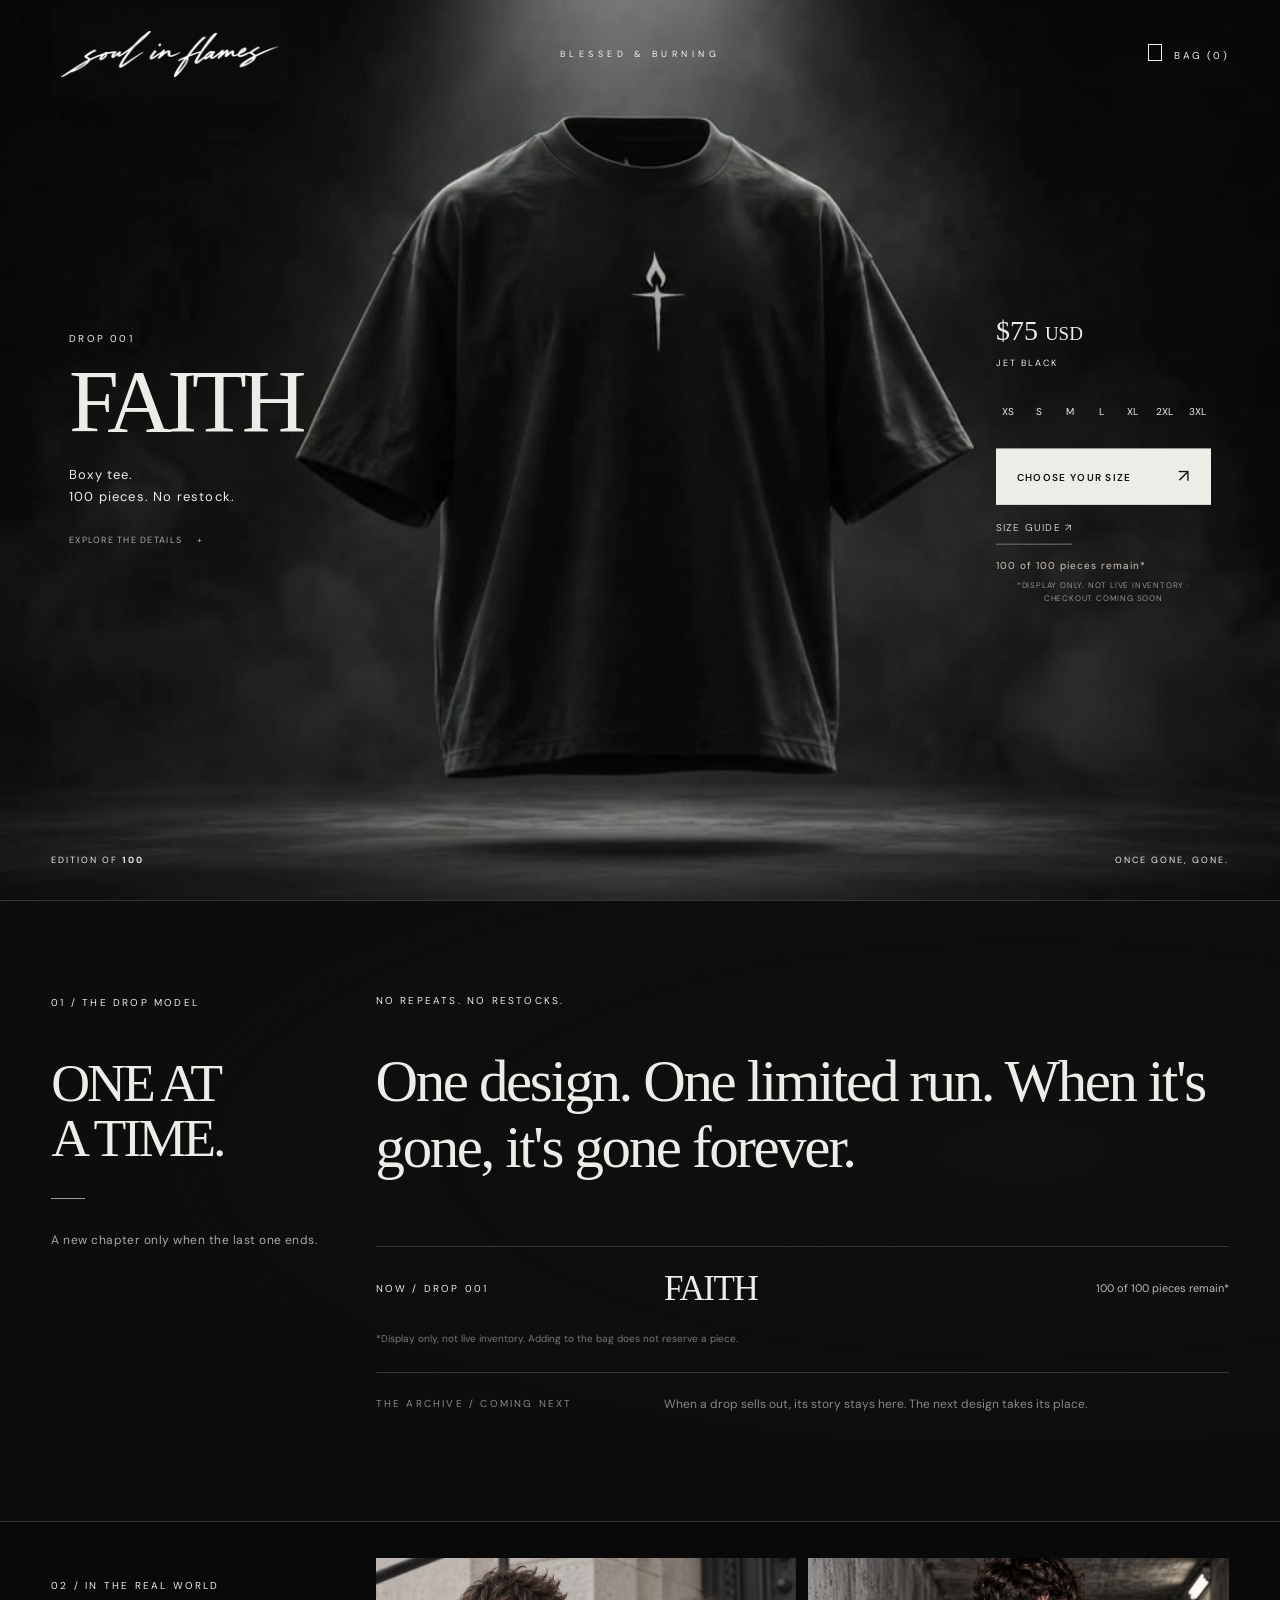
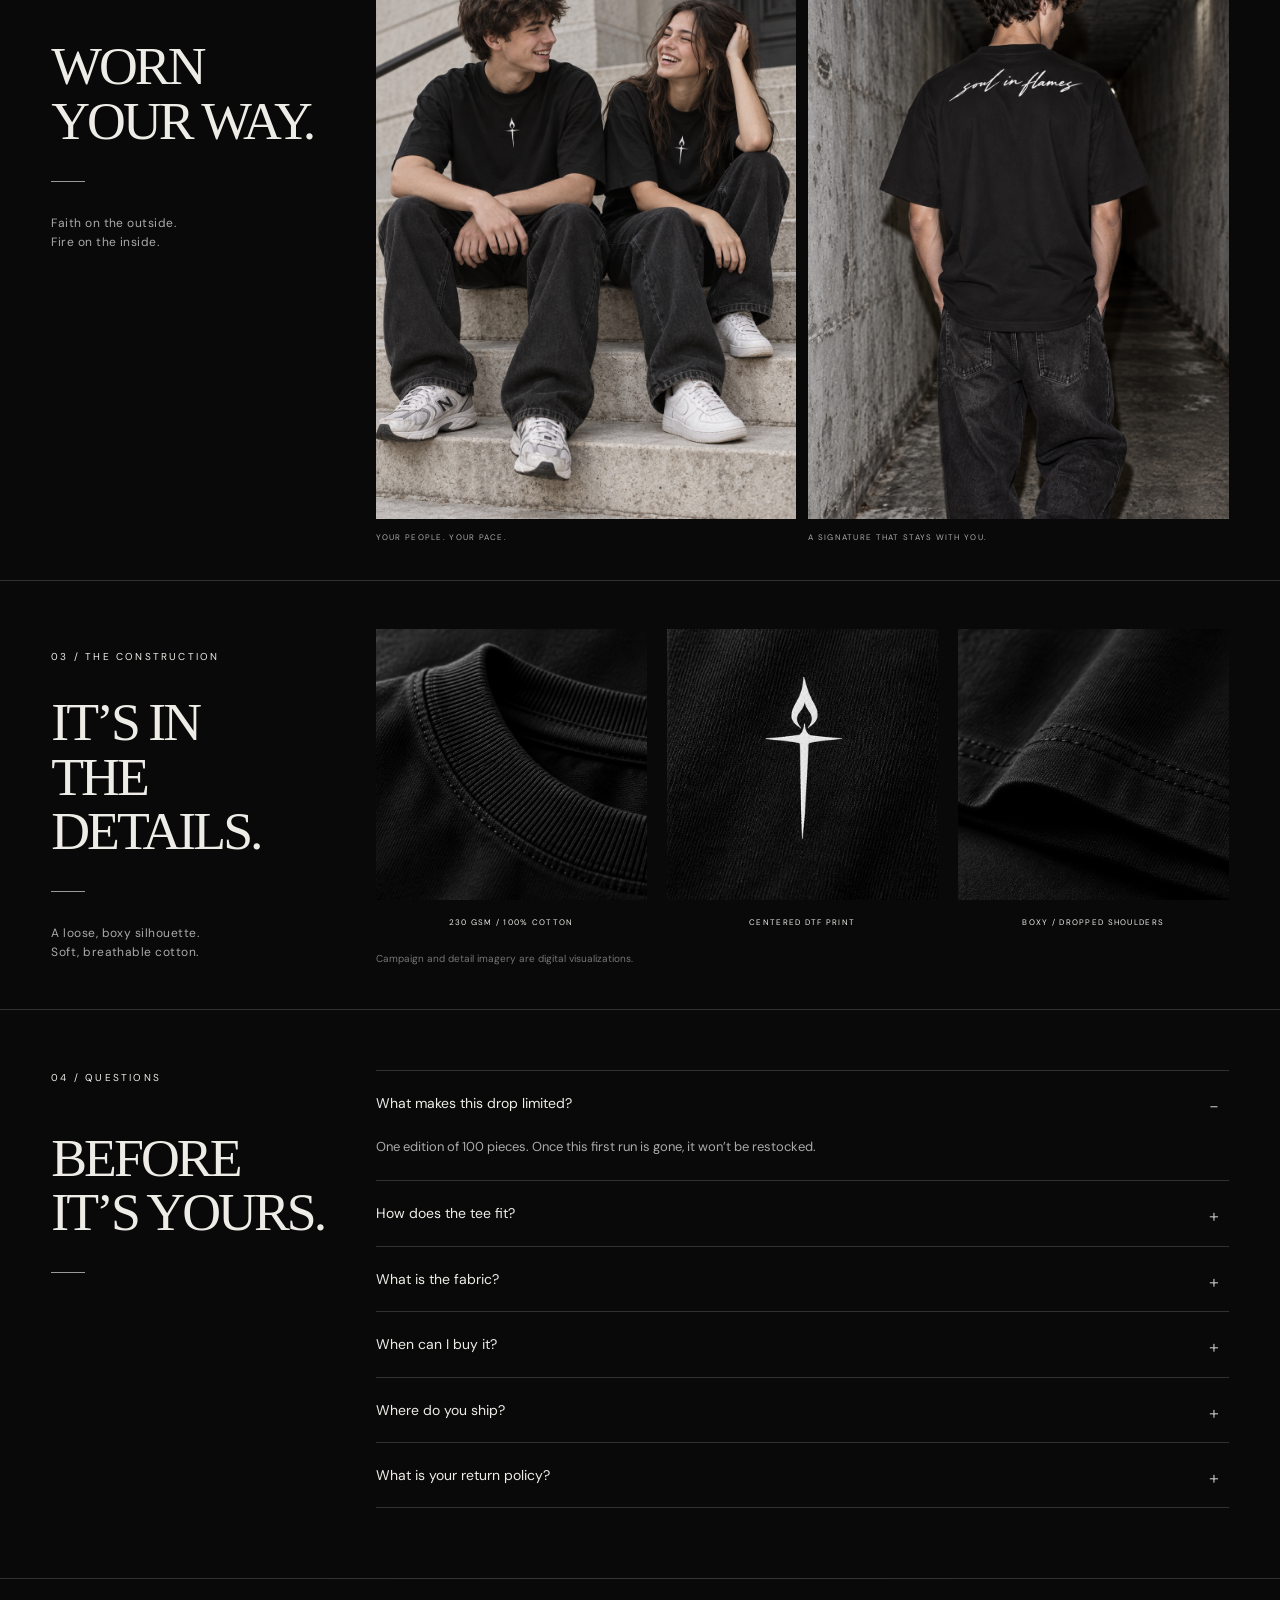
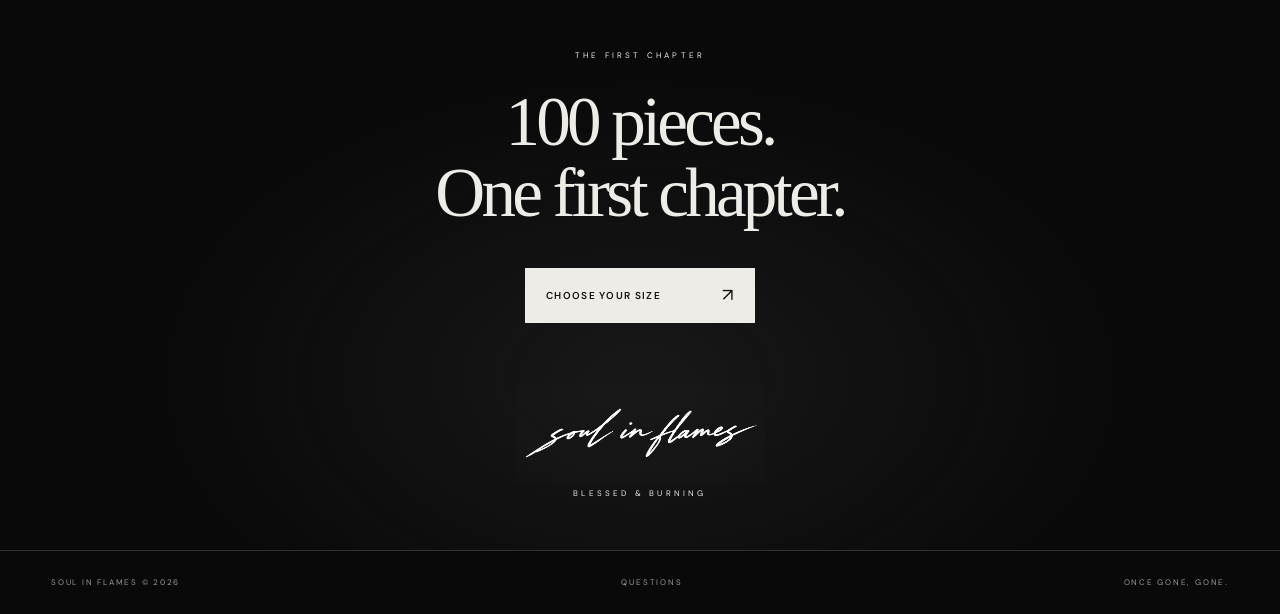
==== commit c08ae0b2: "Size guide: unit labels + how-to-measure block" ====
--- a/index.html
+++ b/index.html
@@ -14,5 +14,5 @@
 <section class="closing"><span class="eyebrow">THE FIRST CHAPTER</span><h2>100 pieces.<br>One first chapter.</h2><button id="open-size" class="primary-button">CHOOSE YOUR SIZE <span>↗</span></button><img class="closing-brand" src="assets/wordmark.png" alt="soul in flames" loading="lazy"><span class="eyebrow">BLESSED &amp; BURNING</span></section>
 </main><dialog id="detail-lightbox" class="lightbox" aria-label="Detail view"><button type="button" class="close lightbox-close" data-close="detail-lightbox" aria-label="Close enlarged image">×</button><figure><img src="" alt=""><figcaption></figcaption></figure></dialog><footer><span>SOUL IN FLAMES © 2026</span><a href="#faq">QUESTIONS</a><span>ONCE GONE, GONE.</span></footer><dialog id="size-dialog" class="drawer" aria-labelledby="size-title"><div class="drawer-head"><span>DROP 001 / FAITH TEE</span><button class="close" data-close="size-dialog" aria-label="Close size selection">×</button></div><div class="drawer-product"><img src="assets/faith-front.png" alt="Faith tee front" width="180" height="180"><div><h2 id="size-title">Make it<br><em>yours.</em></h2><p>$75 USD / JET BLACK</p></div></div><p class="drawer-edition">ONE EDITION. 100 PIECES.</p><button type="button" class="guide-link" data-guide>VIEW SIZE GUIDE ↗</button><div class="size-heading"><span>SELECT SIZE</span><span>UNISEX / BOXY FIT</span></div><fieldset class="sizes"><legend class="sr-only">Choose your size</legend><label><input type="radio" name="size" value="XS"><span>XS</span></label><label><input type="radio" name="size" value="S"><span>S</span></label><label><input type="radio" name="size" value="M"><span>M</span></label><label><input type="radio" name="size" value="L"><span>L</span></label><label><input type="radio" name="size" value="XL"><span>XL</span></label><label><input type="radio" name="size" value="2XL"><span>2XL</span></label><label><input type="radio" name="size" value="3XL"><span>3XL</span></label></fieldset><p class="size-error" id="size-error" role="status"></p><button class="primary-button" id="add-to-bag">ADD TO BAG <span aria-hidden="true">↗</span></button><p class="drawer-note">Loose, boxy fit with dropped shoulders. Real garment measurements in the size guide.</p><p class="drawer-foot">Faith on the outside.<br><em>Fire on the inside.</em></p></dialog>
 <dialog id="bag-dialog" class="drawer" aria-labelledby="bag-title"><div class="drawer-head"><h2 id="bag-title">Your bag <span id="drawer-count">(0)</span></h2><button class="close" data-close="bag-dialog" aria-label="Close bag">×</button></div><div id="bag-items"></div><button type="button" class="guide-link" data-guide>VIEW SIZE GUIDE ↗</button><div id="bag-summary" hidden><div class="subtotal"><span>Subtotal</span><span id="subtotal">$0 USD</span></div><p class="drawer-note">Shipping and taxes will be confirmed at checkout.</p><button type="button" id="checkout" class="primary-button checkout" disabled>CHECKOUT COMING SOON</button><p id="checkout-note" class="drawer-note">Your selection is saved in this browser. No order has been placed and no payment has been taken.</p></div><button class="continue" data-close="bag-dialog">BACK TO THE TEE</button></dialog>
-<dialog id="guide-dialog" class="size-guide" aria-labelledby="guide-title"><div class="drawer-head"><span>DROP 001 / FIT REFERENCE</span><button type="button" class="close" data-close="guide-dialog" aria-label="Close size guide">×</button></div><h2 id="guide-title">Find your<br><em>fit.</em></h2><p class="guide-intro">Garment measurements in inches, centimeters in parentheses. Chest is measured flat across the garment, pit to pit.</p><div class="guide-scroll"><table><thead><tr><th scope="col">SIZE</th><th scope="col">LENGTH</th><th scope="col">SHOULDER</th><th scope="col">CHEST</th><th scope="col">SLEEVE</th></tr></thead><tbody id="guide-rows"></tbody></table></div><p class="guide-tip">Loose, boxy fit. Between sizes? Size down.</p><p class="guide-disclaimer">Measurements of the final production tee. 1–3 cm sizing differences may occur.</p></dialog><dialog id="details-dialog" class="drawer" aria-labelledby="details-title"><div class="drawer-head"><span>THE DETAILS</span><button class="close" data-close="details-dialog" aria-label="Close details">×</button></div><h2 id="details-title" class="details-title">A quiet<br>kind of <em>fire.</em></h2><dl class="specs"><div><dt>FABRIC</dt><dd>230 GSM · 100% cotton</dd></div><div><dt>CARE</dt><dd>Machine wash cold, gentle cycle. No bleach. Tumble dry low.</dd></div><div><dt>SILHOUETTE</dt><dd>Loose boxy. Dropped shoulders. Unisex.</dd></div><div><dt>FRONT</dt><dd>Centered flame-cross DTF print.</dd></div><div><dt>BACK</dt><dd>Handwritten signature in white.</dd></div><div><dt>EDITION</dt><dd>100 pieces. No restock.</dd></div></dl><details><summary>FIT &amp; SIZING <span>+</span></summary><p>A relaxed shape with generous sleeves. <button type="button" class="guide-link" data-guide>VIEW SIZE GUIDE ↗</button></p></details><details><summary>DELIVERY &amp; RETURNS <span>+</span></summary><p>Destinations, delivery costs and the return policy will be confirmed before launch. We’re not accepting payments yet.</p></details></dialog>
+<dialog id="guide-dialog" class="size-guide" aria-labelledby="guide-title"><div class="drawer-head"><span>DROP 001 / FIT REFERENCE</span><button type="button" class="close" data-close="guide-dialog" aria-label="Close size guide">×</button></div><h2 id="guide-title">Find your<br><em>fit.</em></h2><p class="guide-intro">Every measurement reads the same way: inches first, centimeters in parentheses. 24.8 (63) means 24.8 in / 63 cm. Chest is measured flat across the garment, pit to pit.</p><div class="guide-scroll"><table><thead><tr><th scope="col">SIZE</th><th scope="col">LENGTH<span class="unit">IN (CM)</span></th><th scope="col">SHOULDER<span class="unit">IN (CM)</span></th><th scope="col">CHEST<span class="unit">IN (CM)</span></th><th scope="col">SLEEVE<span class="unit">IN (CM)</span></th></tr></thead><tbody id="guide-rows"></tbody></table></div><p class="guide-tip">Loose, boxy fit. Between sizes? Size down.</p><p class="guide-disclaimer">Measurements of the final production tee. 1–3 cm sizing differences may occur.</p><div class="measure-block"><span class="eyebrow">HOW TO MEASURE</span><h3 class="measure-title">How to<br><em>measure.</em></h3><div class="measure-grid"><ol class="measure-list"><li><span class="measure-num">1</span><div><strong>LENGTH</strong><p>From the highest point of the shoulder straight down to the hem.</p></div></li><li><span class="measure-num">2</span><div><strong>SHOULDER</strong><p>Seam to seam, straight across the shoulders.</p></div></li><li><span class="measure-num">3</span><div><strong>CHEST</strong><p>Flat across the garment, pit to pit.</p></div></li><li><span class="measure-num">4</span><div><strong>SLEEVE</strong><p>From the shoulder seam to the cuff.</p></div></li></ol><svg class="measure-fig" viewBox="0 0 300 330" role="img" aria-label="Tee diagram showing where length, shoulder, chest and sleeve are measured"><path class="tee" d="M118,42 L66,60 L40,110 L82,128 L94,90 L98,296 Q150,308 202,296 L206,90 L218,128 L260,110 L234,60 L182,42"/><path class="tee" d="M118,42 Q150,62 182,42"/><path class="tee" d="M124,40 Q150,55 176,40"/><path class="guide-line" d="M22,44 L22,296 M17,44 L27,44 M17,296 L27,296"/><path class="guide-line" d="M66,28 L234,28 M66,23 L66,33 M234,23 L234,33"/><path class="guide-line" d="M94,100 L206,100"/><path class="guide-line" d="M246,52 L272,102"/><circle class="chip" cx="22" cy="170" r="10"/><text class="chip-num" x="22" y="170">1</text><circle class="chip" cx="150" cy="28" r="10"/><text class="chip-num" x="150" y="28">2</text><circle class="chip" cx="150" cy="100" r="10"/><text class="chip-num" x="150" y="100">3</text><circle class="chip" cx="282" cy="77" r="10"/><text class="chip-num" x="282" y="77">4</text></svg></div></div></dialog><dialog id="details-dialog" class="drawer" aria-labelledby="details-title"><div class="drawer-head"><span>THE DETAILS</span><button class="close" data-close="details-dialog" aria-label="Close details">×</button></div><h2 id="details-title" class="details-title">A quiet<br>kind of <em>fire.</em></h2><dl class="specs"><div><dt>FABRIC</dt><dd>230 GSM · 100% cotton</dd></div><div><dt>CARE</dt><dd>Machine wash cold, gentle cycle. No bleach. Tumble dry low.</dd></div><div><dt>SILHOUETTE</dt><dd>Loose boxy. Dropped shoulders. Unisex.</dd></div><div><dt>FRONT</dt><dd>Centered flame-cross DTF print.</dd></div><div><dt>BACK</dt><dd>Handwritten signature in white.</dd></div><div><dt>EDITION</dt><dd>100 pieces. No restock.</dd></div></dl><details><summary>FIT &amp; SIZING <span>+</span></summary><p>A relaxed shape with generous sleeves. <button type="button" class="guide-link" data-guide>VIEW SIZE GUIDE ↗</button></p></details><details><summary>DELIVERY &amp; RETURNS <span>+</span></summary><p>Destinations, delivery costs and the return policy will be confirmed before launch. We’re not accepting payments yet.</p></details></dialog>
 </body></html>
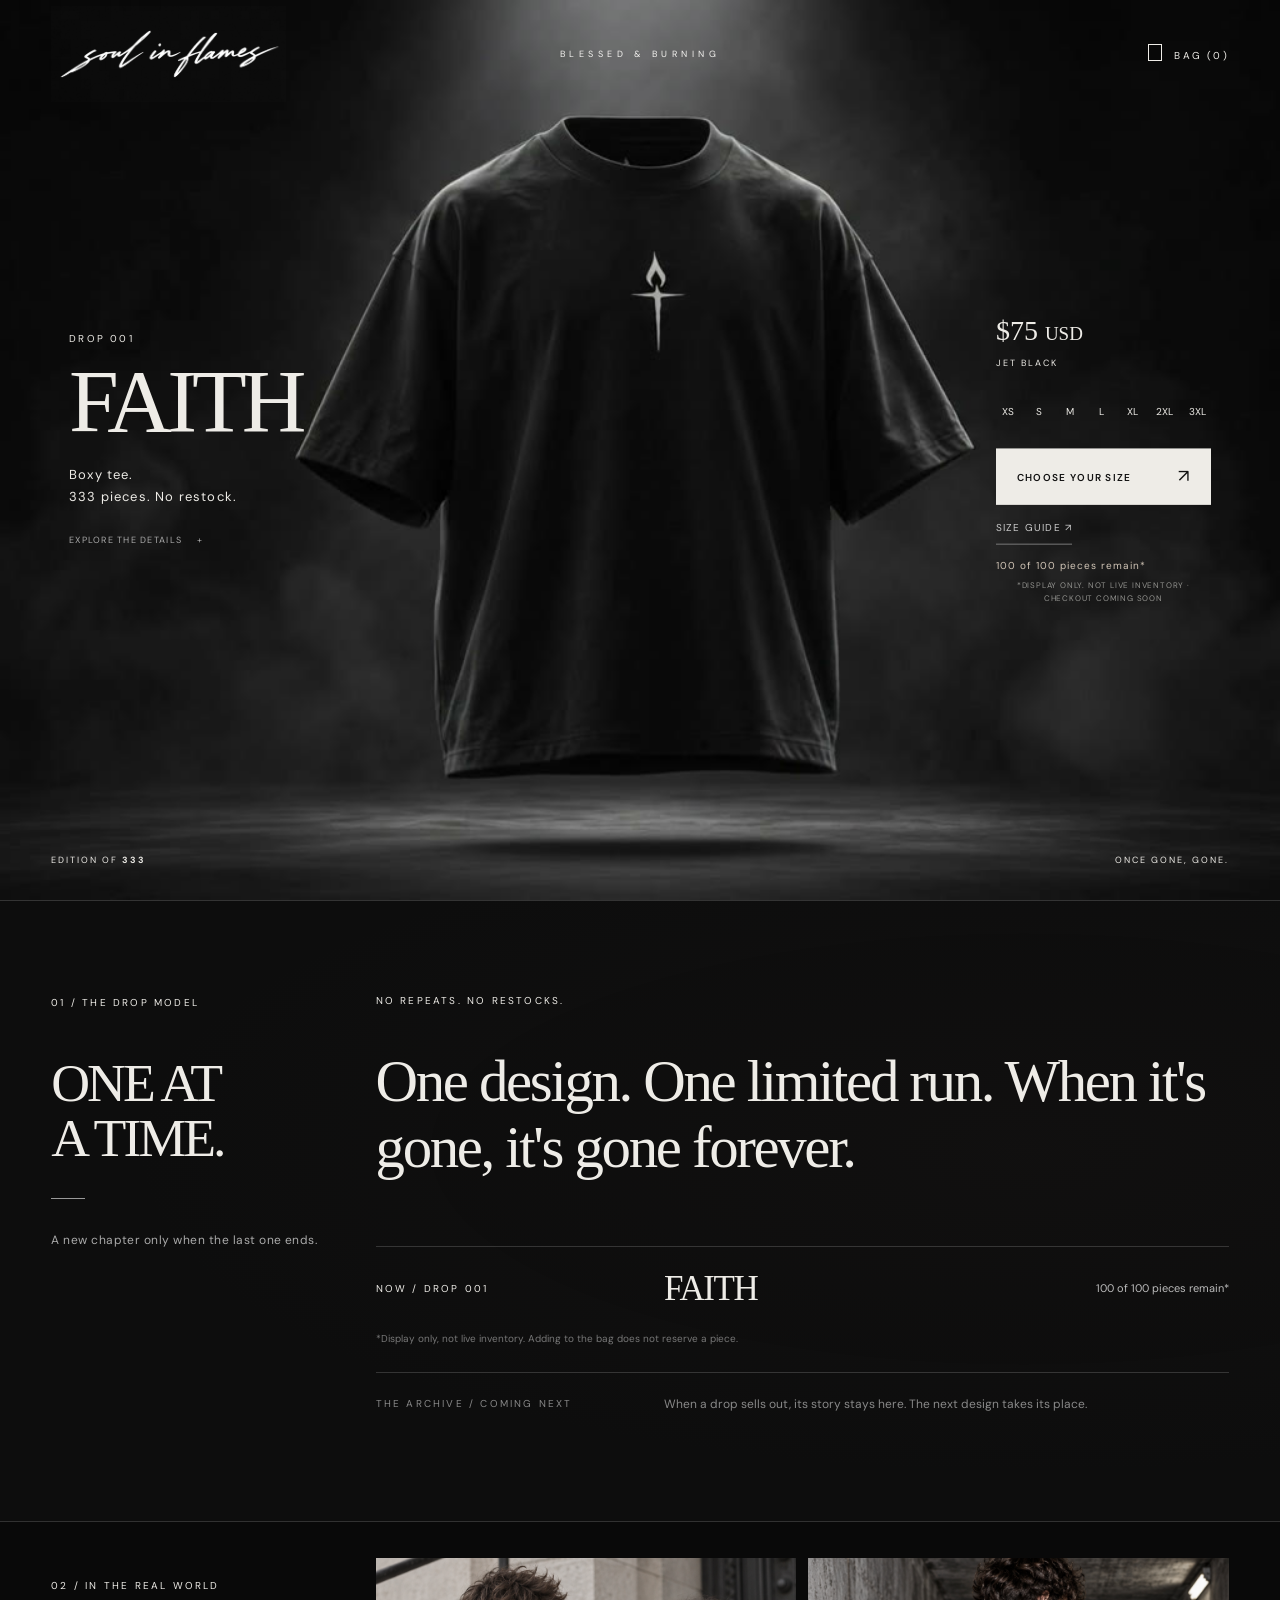
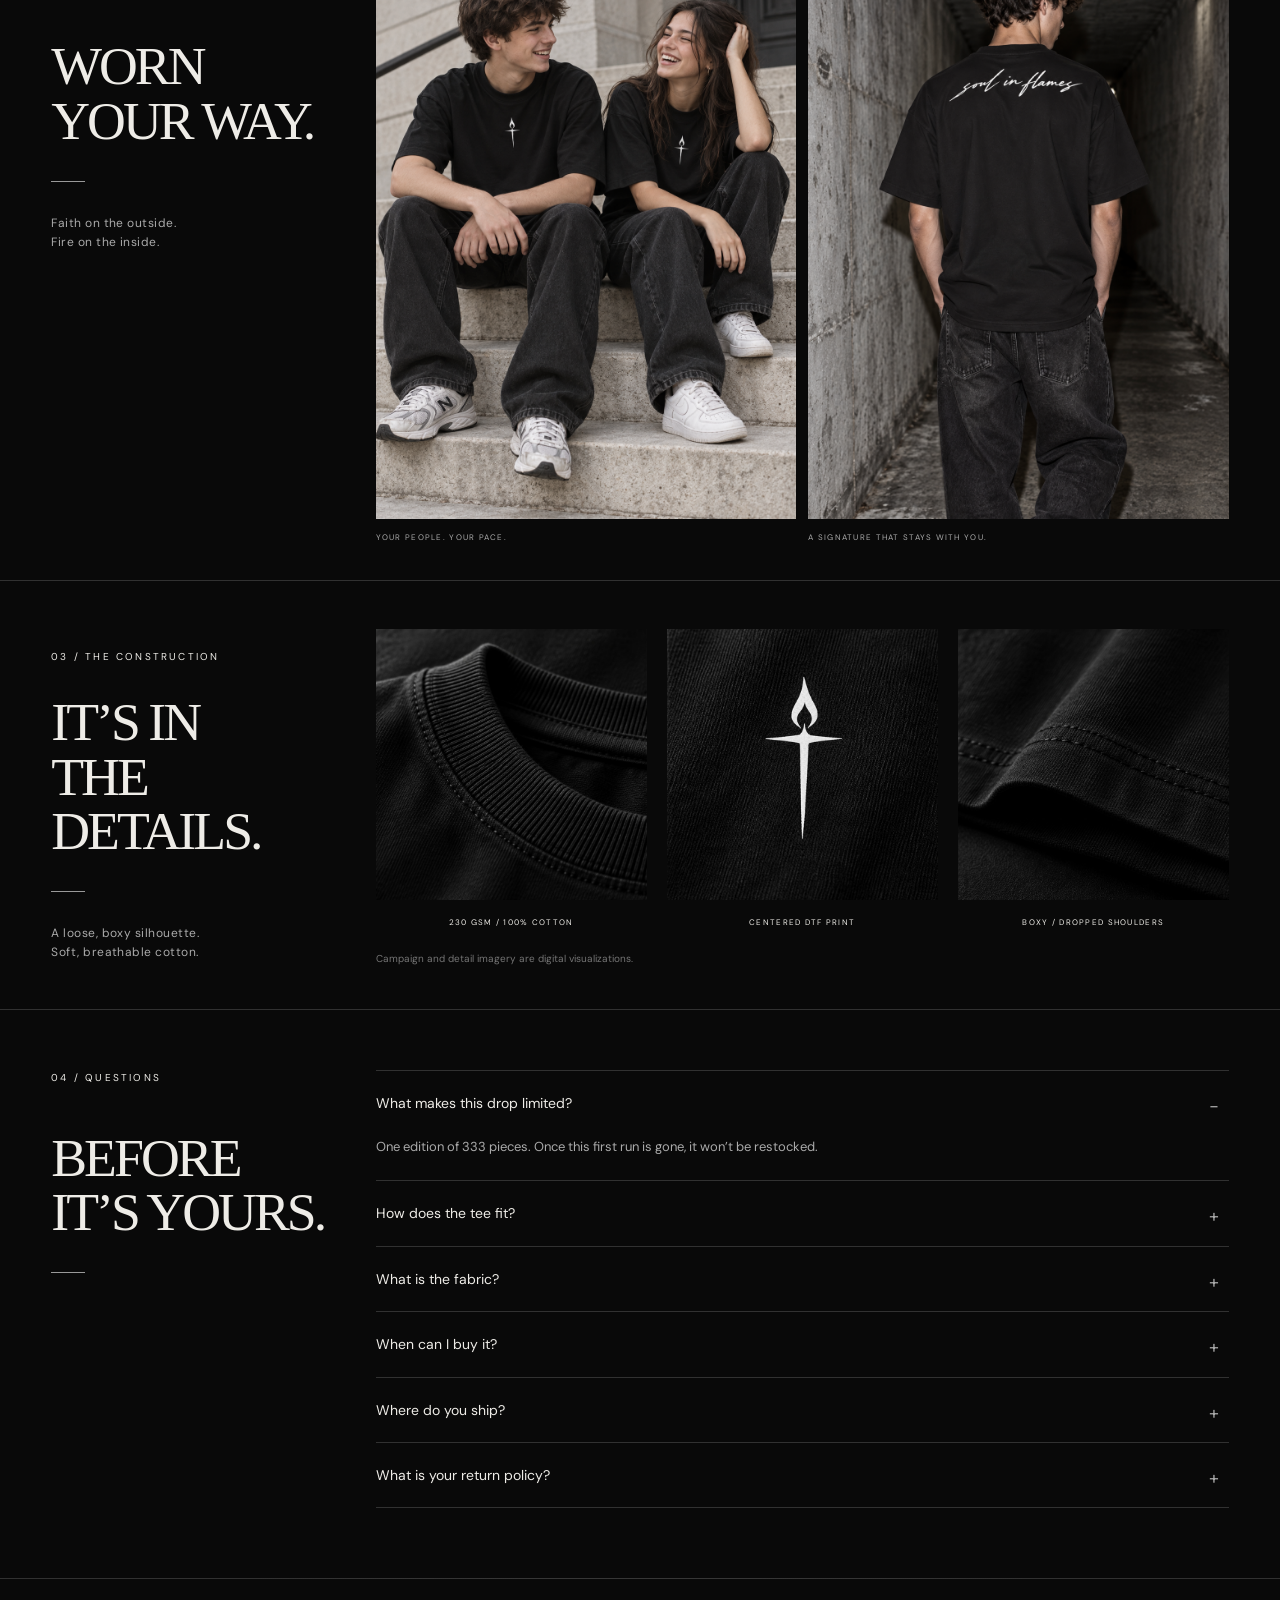
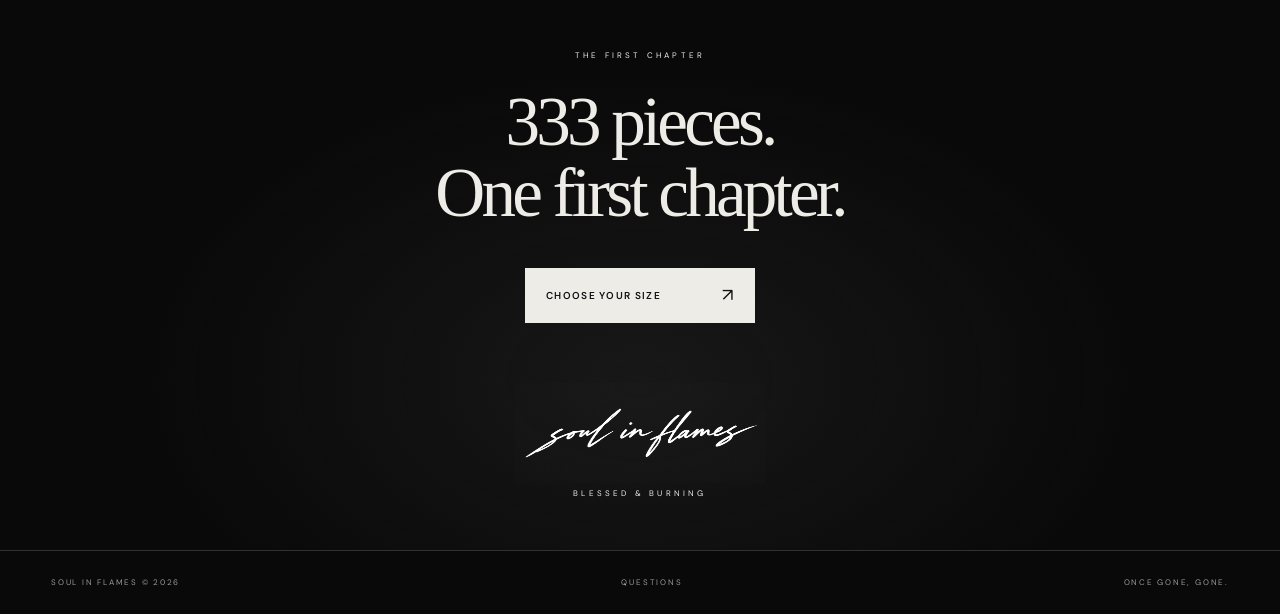
==== commit 9fe855ba: "Drop edition: 333 pieces + boxier how-to-measure tee" ====
--- a/index.html
+++ b/index.html
@@ -1,18 +1,18 @@
-<!doctype html><html lang="en"><head><meta charset="utf-8"><meta name="viewport" content="width=device-width,initial-scale=1"><title>Soul in Flames — FAITH / Drop 001</title><meta name="description" content="Faith on the outside. Fire on the inside. One design at a time. Limited to 100."><meta name="theme-color" content="#090909"><link rel="icon" type="image/png" href="favicon.png"><link rel="stylesheet" href="style.css?v=12"><script src="shop-config.js" defer></script><script src="app.js?v=7" defer></script></head><body>
+<!doctype html><html lang="en"><head><meta charset="utf-8"><meta name="viewport" content="width=device-width,initial-scale=1"><title>Soul in Flames — FAITH / Drop 001</title><meta name="description" content="Faith on the outside. Fire on the inside. One design at a time. Limited to 333."><meta name="theme-color" content="#090909"><link rel="icon" type="image/png" href="favicon.png"><link rel="stylesheet" href="style.css?v=12"><script src="shop-config.js" defer></script><script src="app.js?v=8" defer></script></head><body>
 <a class="skip" href="#studio">Skip to the tee</a>
 <header class="header"><a href="#top" class="brand" aria-label="Soul in Flames home"><img src="assets/wordmark.png" alt="soul in flames" width="240" height="96"></a><p class="header-caption">BLESSED &amp; BURNING</p><button class="bag-link" id="open-bag" aria-haspopup="dialog">BAG <span id="bag-count">(0)</span></button></header>
 <main><section class="hero" id="top" aria-label="Faith tee studio">
 <div class="studio-glow"></div><div id="studio" class="studio static-studio rotatable-studio"><video id="tee-rotator" muted playsinline preload="auto" disablepictureinpicture poster="assets/tshirt-rotate-banner-poster.jpg?v=3" aria-label="Faith tee en un estudio; arrastra para girarla"><source src="assets/tshirt-rotate-banner.webm?v=3" type="video/webm"><source src="assets/tshirt-rotate-banner.mp4?v=3" type="video/mp4"></video><div class="tee-hit" aria-hidden="true"></div></div>
-<div class="hero-title"><span class="eyebrow">DROP 001</span><h1>FAITH</h1><p>Boxy tee.<br>100 pieces. No restock.</p><button id="open-details" class="text-button">EXPLORE THE DETAILS <span>+</span></button></div>
+<div class="hero-title"><span class="eyebrow">DROP 001</span><h1>FAITH</h1><p>Boxy tee.<br>333 pieces. No restock.</p><button id="open-details" class="text-button">EXPLORE THE DETAILS <span>+</span></button></div>
 <div class="hero-purchase"><p class="price">$75 <small>USD</small></p><span class="eyebrow">JET BLACK</span><fieldset class="sizes hero-sizes"><legend class="sr-only">Choose your size</legend><label><input type="radio" name="hero-size" value="XS"><span>XS</span></label><label><input type="radio" name="hero-size" value="S"><span>S</span></label><label><input type="radio" name="hero-size" value="M"><span>M</span></label><label><input type="radio" name="hero-size" value="L"><span>L</span></label><label><input type="radio" name="hero-size" value="XL"><span>XL</span></label><label><input type="radio" name="hero-size" value="2XL"><span>2XL</span></label><label><input type="radio" name="hero-size" value="3XL"><span>3XL</span></label></fieldset><button id="hero-buy" class="primary-button">CHOOSE YOUR SIZE <span>↗</span></button><button type="button" class="guide-link hero-guide" data-guide>SIZE GUIDE ↗</button><span class="stock-count" data-stock aria-label="Stock display"></span><span class="launch-note">*DISPLAY ONLY. NOT LIVE INVENTORY · CHECKOUT COMING SOON</span></div>
-<div class="hero-bottom"><span class="eyebrow">EDITION OF <b>100</b></span><span class="eyebrow">ONCE GONE, GONE.</span></div></section>
+<div class="hero-bottom"><span class="eyebrow">EDITION OF <b>333</b></span><span class="eyebrow">ONCE GONE, GONE.</span></div></section>
 <section class="drop-model section-grid" id="drops"><div class="section-intro"><span class="eyebrow">01 / THE DROP MODEL</span><h2>One at<br> a time.</h2><i class="rule"></i><p>A new chapter only when the last one ends.</p></div><div class="drop-content"><span class="eyebrow">NO REPEATS. NO RESTOCKS.</span><p class="drop-statement">One design. One limited run. When it's gone, it's gone forever.</p><div class="drop-current"><span class="eyebrow">NOW / DROP 001</span><strong>FAITH</strong><span data-stock></span></div><p class="drop-inventory-note">*Display only, not live inventory. Adding to the bag does not reserve a piece.</p><div class="drop-archive"><span class="eyebrow">THE ARCHIVE / COMING NEXT</span><p>When a drop sells out, its story stays here. The next design takes its place.</p></div></div></section>
 <section class="editorial section-grid" id="story"><div class="section-intro"><span class="eyebrow">02 / IN THE REAL WORLD</span><h2>Worn<br> your way.</h2><i class="rule"></i><p>Faith on the outside.<br>Fire on the inside.</p></div><div class="campaign"><figure><img src="assets/friends-editorial.png" alt="Two teenage friends wearing the Faith tee on stone steps" loading="lazy"><figcaption>YOUR PEOPLE. YOUR PACE.</figcaption></figure><figure><img src="assets/back-editorial.png" alt="Teenage model showing the handwritten Soul in Flames signature on the back" loading="lazy"><figcaption>A SIGNATURE THAT STAYS WITH YOU.</figcaption></figure></div></section>
 <section class="craft section-grid" id="details"><div class="section-intro"><span class="eyebrow">03 / THE CONSTRUCTION</span><h2>It’s in<br> the details.</h2><i class="rule"></i><p>A loose, boxy silhouette.<br>Soft, breathable cotton.</p></div><div><div class="detail-grid"><figure class="detail-item"><button type="button" class="detail-open" aria-label="Enlarge: 230 Gsm / 100% Cotton" aria-haspopup="dialog"><img src="assets/detail-collar.jpg" alt="Close-up of the ribbed crewneck collar in soft cotton" width="724" height="724" loading="lazy"></button><figcaption>230 GSM / 100% COTTON</figcaption></figure><figure class="detail-item"><button type="button" class="detail-open" aria-label="Enlarge: Centered DTF Print" aria-haspopup="dialog"><img src="assets/detail-embroidery.jpg" alt="Close-up of the centered flame-cross DTF print" width="724" height="724" loading="lazy"></button><figcaption>CENTERED DTF PRINT</figcaption></figure><figure class="detail-item"><button type="button" class="detail-open" aria-label="Enlarge: Boxy / Dropped Shoulders" aria-haspopup="dialog"><img src="assets/detail-hem.jpg" alt="Close-up of the dropped shoulder and cotton hem" width="724" height="724" loading="lazy"></button><figcaption>BOXY / DROPPED SHOULDERS</figcaption></figure></div><p class="image-note">Campaign and detail imagery are digital visualizations.</p></div></section>
 <section class="questions section-grid" id="faq"><div class="section-intro"><span class="eyebrow">04 / QUESTIONS</span><h2>Before<br> it’s yours.</h2><i class="rule"></i></div><div class="faq-list">
-<details open><summary>What makes this drop limited?</summary><p>One edition of 100 pieces. Once this first run is gone, it won’t be restocked.</p></details><details><summary>How does the tee fit?</summary><p>A loose, boxy, unisex cut with dropped shoulders. Sizes XS–3XL. The size guide shows the final tee’s real measurements.</p></details><details><summary>What is the fabric?</summary><p>230 GSM, 100% cotton. Soft and breathable, with a classic crewneck and the centered flame-cross applied as a DTF print.</p></details><details><summary>When can I buy it?</summary><p>Checkout is opening soon. You can choose your size and save it to your bag now. Adding a tee does not reserve stock or place an order.</p></details><details><summary>Where do you ship?</summary><p>Shipping destinations, delivery times and costs will be confirmed before we accept orders.</p></details><details><summary>What is your return policy?</summary><p>The full returns and exchanges policy will be available before checkout opens.</p></details></div></section>
-<section class="closing"><span class="eyebrow">THE FIRST CHAPTER</span><h2>100 pieces.<br>One first chapter.</h2><button id="open-size" class="primary-button">CHOOSE YOUR SIZE <span>↗</span></button><img class="closing-brand" src="assets/wordmark.png" alt="soul in flames" loading="lazy"><span class="eyebrow">BLESSED &amp; BURNING</span></section>
-</main><dialog id="detail-lightbox" class="lightbox" aria-label="Detail view"><button type="button" class="close lightbox-close" data-close="detail-lightbox" aria-label="Close enlarged image">×</button><figure><img src="" alt=""><figcaption></figcaption></figure></dialog><footer><span>SOUL IN FLAMES © 2026</span><a href="#faq">QUESTIONS</a><span>ONCE GONE, GONE.</span></footer><dialog id="size-dialog" class="drawer" aria-labelledby="size-title"><div class="drawer-head"><span>DROP 001 / FAITH TEE</span><button class="close" data-close="size-dialog" aria-label="Close size selection">×</button></div><div class="drawer-product"><img src="assets/faith-front.png" alt="Faith tee front" width="180" height="180"><div><h2 id="size-title">Make it<br><em>yours.</em></h2><p>$75 USD / JET BLACK</p></div></div><p class="drawer-edition">ONE EDITION. 100 PIECES.</p><button type="button" class="guide-link" data-guide>VIEW SIZE GUIDE ↗</button><div class="size-heading"><span>SELECT SIZE</span><span>UNISEX / BOXY FIT</span></div><fieldset class="sizes"><legend class="sr-only">Choose your size</legend><label><input type="radio" name="size" value="XS"><span>XS</span></label><label><input type="radio" name="size" value="S"><span>S</span></label><label><input type="radio" name="size" value="M"><span>M</span></label><label><input type="radio" name="size" value="L"><span>L</span></label><label><input type="radio" name="size" value="XL"><span>XL</span></label><label><input type="radio" name="size" value="2XL"><span>2XL</span></label><label><input type="radio" name="size" value="3XL"><span>3XL</span></label></fieldset><p class="size-error" id="size-error" role="status"></p><button class="primary-button" id="add-to-bag">ADD TO BAG <span aria-hidden="true">↗</span></button><p class="drawer-note">Loose, boxy fit with dropped shoulders. Real garment measurements in the size guide.</p><p class="drawer-foot">Faith on the outside.<br><em>Fire on the inside.</em></p></dialog>
+<details open><summary>What makes this drop limited?</summary><p>One edition of 333 pieces. Once this first run is gone, it won’t be restocked.</p></details><details><summary>How does the tee fit?</summary><p>A loose, boxy, unisex cut with dropped shoulders. Sizes XS–3XL. The size guide shows the final tee’s real measurements.</p></details><details><summary>What is the fabric?</summary><p>230 GSM, 100% cotton. Soft and breathable, with a classic crewneck and the centered flame-cross applied as a DTF print.</p></details><details><summary>When can I buy it?</summary><p>Checkout is opening soon. You can choose your size and save it to your bag now. Adding a tee does not reserve stock or place an order.</p></details><details><summary>Where do you ship?</summary><p>Shipping destinations, delivery times and costs will be confirmed before we accept orders.</p></details><details><summary>What is your return policy?</summary><p>The full returns and exchanges policy will be available before checkout opens.</p></details></div></section>
+<section class="closing"><span class="eyebrow">THE FIRST CHAPTER</span><h2>333 pieces.<br>One first chapter.</h2><button id="open-size" class="primary-button">CHOOSE YOUR SIZE <span>↗</span></button><img class="closing-brand" src="assets/wordmark.png" alt="soul in flames" loading="lazy"><span class="eyebrow">BLESSED &amp; BURNING</span></section>
+</main><dialog id="detail-lightbox" class="lightbox" aria-label="Detail view"><button type="button" class="close lightbox-close" data-close="detail-lightbox" aria-label="Close enlarged image">×</button><figure><img src="" alt=""><figcaption></figcaption></figure></dialog><footer><span>SOUL IN FLAMES © 2026</span><a href="#faq">QUESTIONS</a><span>ONCE GONE, GONE.</span></footer><dialog id="size-dialog" class="drawer" aria-labelledby="size-title"><div class="drawer-head"><span>DROP 001 / FAITH TEE</span><button class="close" data-close="size-dialog" aria-label="Close size selection">×</button></div><div class="drawer-product"><img src="assets/faith-front.png" alt="Faith tee front" width="180" height="180"><div><h2 id="size-title">Make it<br><em>yours.</em></h2><p>$75 USD / JET BLACK</p></div></div><p class="drawer-edition">ONE EDITION. 333 PIECES.</p><button type="button" class="guide-link" data-guide>VIEW SIZE GUIDE ↗</button><div class="size-heading"><span>SELECT SIZE</span><span>UNISEX / BOXY FIT</span></div><fieldset class="sizes"><legend class="sr-only">Choose your size</legend><label><input type="radio" name="size" value="XS"><span>XS</span></label><label><input type="radio" name="size" value="S"><span>S</span></label><label><input type="radio" name="size" value="M"><span>M</span></label><label><input type="radio" name="size" value="L"><span>L</span></label><label><input type="radio" name="size" value="XL"><span>XL</span></label><label><input type="radio" name="size" value="2XL"><span>2XL</span></label><label><input type="radio" name="size" value="3XL"><span>3XL</span></label></fieldset><p class="size-error" id="size-error" role="status"></p><button class="primary-button" id="add-to-bag">ADD TO BAG <span aria-hidden="true">↗</span></button><p class="drawer-note">Loose, boxy fit with dropped shoulders. Real garment measurements in the size guide.</p><p class="drawer-foot">Faith on the outside.<br><em>Fire on the inside.</em></p></dialog>
 <dialog id="bag-dialog" class="drawer" aria-labelledby="bag-title"><div class="drawer-head"><h2 id="bag-title">Your bag <span id="drawer-count">(0)</span></h2><button class="close" data-close="bag-dialog" aria-label="Close bag">×</button></div><div id="bag-items"></div><button type="button" class="guide-link" data-guide>VIEW SIZE GUIDE ↗</button><div id="bag-summary" hidden><div class="subtotal"><span>Subtotal</span><span id="subtotal">$0 USD</span></div><p class="drawer-note">Shipping and taxes will be confirmed at checkout.</p><button type="button" id="checkout" class="primary-button checkout" disabled>CHECKOUT COMING SOON</button><p id="checkout-note" class="drawer-note">Your selection is saved in this browser. No order has been placed and no payment has been taken.</p></div><button class="continue" data-close="bag-dialog">BACK TO THE TEE</button></dialog>
-<dialog id="guide-dialog" class="size-guide" aria-labelledby="guide-title"><div class="drawer-head"><span>DROP 001 / FIT REFERENCE</span><button type="button" class="close" data-close="guide-dialog" aria-label="Close size guide">×</button></div><h2 id="guide-title">Find your<br><em>fit.</em></h2><p class="guide-intro">Every measurement reads the same way: inches first, centimeters in parentheses. 24.8 (63) means 24.8 in / 63 cm. Chest is measured flat across the garment, pit to pit.</p><div class="guide-scroll"><table><thead><tr><th scope="col">SIZE</th><th scope="col">LENGTH<span class="unit">IN (CM)</span></th><th scope="col">SHOULDER<span class="unit">IN (CM)</span></th><th scope="col">CHEST<span class="unit">IN (CM)</span></th><th scope="col">SLEEVE<span class="unit">IN (CM)</span></th></tr></thead><tbody id="guide-rows"></tbody></table></div><p class="guide-tip">Loose, boxy fit. Between sizes? Size down.</p><p class="guide-disclaimer">Measurements of the final production tee. 1–3 cm sizing differences may occur.</p><div class="measure-block"><span class="eyebrow">HOW TO MEASURE</span><h3 class="measure-title">How to<br><em>measure.</em></h3><div class="measure-grid"><ol class="measure-list"><li><span class="measure-num">1</span><div><strong>LENGTH</strong><p>From the highest point of the shoulder straight down to the hem.</p></div></li><li><span class="measure-num">2</span><div><strong>SHOULDER</strong><p>Seam to seam, straight across the shoulders.</p></div></li><li><span class="measure-num">3</span><div><strong>CHEST</strong><p>Flat across the garment, pit to pit.</p></div></li><li><span class="measure-num">4</span><div><strong>SLEEVE</strong><p>From the shoulder seam to the cuff.</p></div></li></ol><svg class="measure-fig" viewBox="0 0 300 330" role="img" aria-label="Tee diagram showing where length, shoulder, chest and sleeve are measured"><path class="tee" d="M118,42 L66,60 L40,110 L82,128 L94,90 L98,296 Q150,308 202,296 L206,90 L218,128 L260,110 L234,60 L182,42"/><path class="tee" d="M118,42 Q150,62 182,42"/><path class="tee" d="M124,40 Q150,55 176,40"/><path class="guide-line" d="M22,44 L22,296 M17,44 L27,44 M17,296 L27,296"/><path class="guide-line" d="M66,28 L234,28 M66,23 L66,33 M234,23 L234,33"/><path class="guide-line" d="M94,100 L206,100"/><path class="guide-line" d="M246,52 L272,102"/><circle class="chip" cx="22" cy="170" r="10"/><text class="chip-num" x="22" y="170">1</text><circle class="chip" cx="150" cy="28" r="10"/><text class="chip-num" x="150" y="28">2</text><circle class="chip" cx="150" cy="100" r="10"/><text class="chip-num" x="150" y="100">3</text><circle class="chip" cx="282" cy="77" r="10"/><text class="chip-num" x="282" y="77">4</text></svg></div></div></dialog><dialog id="details-dialog" class="drawer" aria-labelledby="details-title"><div class="drawer-head"><span>THE DETAILS</span><button class="close" data-close="details-dialog" aria-label="Close details">×</button></div><h2 id="details-title" class="details-title">A quiet<br>kind of <em>fire.</em></h2><dl class="specs"><div><dt>FABRIC</dt><dd>230 GSM · 100% cotton</dd></div><div><dt>CARE</dt><dd>Machine wash cold, gentle cycle. No bleach. Tumble dry low.</dd></div><div><dt>SILHOUETTE</dt><dd>Loose boxy. Dropped shoulders. Unisex.</dd></div><div><dt>FRONT</dt><dd>Centered flame-cross DTF print.</dd></div><div><dt>BACK</dt><dd>Handwritten signature in white.</dd></div><div><dt>EDITION</dt><dd>100 pieces. No restock.</dd></div></dl><details><summary>FIT &amp; SIZING <span>+</span></summary><p>A relaxed shape with generous sleeves. <button type="button" class="guide-link" data-guide>VIEW SIZE GUIDE ↗</button></p></details><details><summary>DELIVERY &amp; RETURNS <span>+</span></summary><p>Destinations, delivery costs and the return policy will be confirmed before launch. We’re not accepting payments yet.</p></details></dialog>
+<dialog id="guide-dialog" class="size-guide" aria-labelledby="guide-title"><div class="drawer-head"><span>DROP 001 / FIT REFERENCE</span><button type="button" class="close" data-close="guide-dialog" aria-label="Close size guide">×</button></div><h2 id="guide-title">Find your<br><em>fit.</em></h2><p class="guide-intro">Every measurement reads the same way: inches first, centimeters in parentheses. 24.8 (63) means 24.8 in / 63 cm. Chest is measured flat across the garment, pit to pit.</p><div class="guide-scroll"><table><thead><tr><th scope="col">SIZE</th><th scope="col">LENGTH<span class="unit">IN (CM)</span></th><th scope="col">SHOULDER<span class="unit">IN (CM)</span></th><th scope="col">CHEST<span class="unit">IN (CM)</span></th><th scope="col">SLEEVE<span class="unit">IN (CM)</span></th></tr></thead><tbody id="guide-rows"></tbody></table></div><p class="guide-tip">Loose, boxy fit. Between sizes? Size down.</p><p class="guide-disclaimer">Measurements of the final production tee. 1–3 cm sizing differences may occur.</p><div class="measure-block"><span class="eyebrow">HOW TO MEASURE</span><h3 class="measure-title">How to<br><em>measure.</em></h3><div class="measure-grid"><ol class="measure-list"><li><span class="measure-num">1</span><div><strong>LENGTH</strong><p>From the highest point of the shoulder straight down to the hem.</p></div></li><li><span class="measure-num">2</span><div><strong>SHOULDER</strong><p>Seam to seam, straight across the shoulders.</p></div></li><li><span class="measure-num">3</span><div><strong>CHEST</strong><p>Flat across the garment, pit to pit.</p></div></li><li><span class="measure-num">4</span><div><strong>SLEEVE</strong><p>From the shoulder seam to the cuff.</p></div></li></ol><svg class="measure-fig" viewBox="0 0 300 250" role="img" aria-label="Tee diagram showing where length, shoulder, chest and sleeve are measured"><path class="tee" d="M124,46 L72,66 L44,116 L84,132 L96,96 L99,208 Q150,218 201,208 L204,96 L216,132 L256,116 L228,66 L176,46"/><path class="tee" d="M124,46 Q150,66 176,46"/><path class="tee" d="M130,44 Q150,58 170,44"/><path class="guide-line" d="M24,48 L24,208 M19,48 L29,48 M19,208 L29,208"/><path class="guide-line" d="M72,30 L228,30 M72,25 L72,35 M228,25 L228,35"/><path class="guide-line" d="M99,104 L201,104"/><path class="guide-line" d="M246,60 L272,108"/><circle class="chip" cx="24" cy="128" r="10"/><text class="chip-num" x="24" y="128">1</text><circle class="chip" cx="150" cy="30" r="10"/><text class="chip-num" x="150" y="30">2</text><circle class="chip" cx="150" cy="104" r="10"/><text class="chip-num" x="150" y="104">3</text><circle class="chip" cx="282" cy="84" r="10"/><text class="chip-num" x="282" y="84">4</text></svg></div></div></dialog><dialog id="details-dialog" class="drawer" aria-labelledby="details-title"><div class="drawer-head"><span>THE DETAILS</span><button class="close" data-close="details-dialog" aria-label="Close details">×</button></div><h2 id="details-title" class="details-title">A quiet<br>kind of <em>fire.</em></h2><dl class="specs"><div><dt>FABRIC</dt><dd>230 GSM · 100% cotton</dd></div><div><dt>CARE</dt><dd>Machine wash cold, gentle cycle. No bleach. Tumble dry low.</dd></div><div><dt>SILHOUETTE</dt><dd>Loose boxy. Dropped shoulders. Unisex.</dd></div><div><dt>FRONT</dt><dd>Centered flame-cross DTF print.</dd></div><div><dt>BACK</dt><dd>Handwritten signature in white.</dd></div><div><dt>EDITION</dt><dd>333 pieces. No restock.</dd></div></dl><details><summary>FIT &amp; SIZING <span>+</span></summary><p>A relaxed shape with generous sleeves. <button type="button" class="guide-link" data-guide>VIEW SIZE GUIDE ↗</button></p></details><details><summary>DELIVERY &amp; RETURNS <span>+</span></summary><p>Destinations, delivery costs and the return policy will be confirmed before launch. We’re not accepting payments yet.</p></details></dialog>
 </body></html>
--- a/style.css
+++ b/style.css
@@ -64,3 +64,21 @@
 @media(max-width:520px){.hero-purchase{top:calc(496px + 3*var(--g));gap:2px 20px}.hero-purchase .primary-button{margin-top:5px}.hero-purchase .launch-note{font-size:7px}.hero-guide{font-size:9px;padding:2px 0}.hero-purchase .stock-count{font-size:9px}.drop-current{grid-template-columns:1fr 1fr}.drop-current>span:last-child{text-align:left;grid-column:1/3}.drop-archive{display:block}.drop-archive p{margin-top:12px}.size-guide{padding:22px 16px}.size-guide th,.size-guide td{padding:8px 9px}}
 @media(max-width:520px){.size-guide table{min-width:0;table-layout:fixed}.size-guide th,.size-guide td{padding:8px 3px;font-size:11px}.size-guide thead th{font-size:7px;letter-spacing:.02em;white-space:normal;line-height:1.3}.size-guide th:first-child{width:18%}.size-guide th:nth-child(2){width:27%}.size-guide th:nth-child(3){width:29%}.size-guide th:nth-child(4){width:26%}}
 .drop-inventory-note{font-size:10px;color:#777;margin:0 0 25px}
+
+/* Size guide: unit clarity + how-to-measure block */
+.size-guide{overflow-y:auto}
+.size-guide thead th .unit{display:block;font-size:8px;letter-spacing:.06em;color:#777;margin-top:3px;font-weight:400}
+.measure-block{margin-top:32px;border-top:1px solid var(--line);padding-top:26px}
+.measure-title{font-family:Georgia,'Times New Roman',serif;font-weight:400;line-height:1.02;letter-spacing:-.055em;font-size:clamp(30px,4.5vw,44px);margin:14px 0 22px}
+.measure-grid{display:grid;grid-template-columns:1fr 210px;gap:28px;align-items:start}
+.measure-list{list-style:none;margin:0;padding:0;display:grid;gap:14px}
+.measure-list li{display:flex;gap:12px;align-items:flex-start}
+.measure-num{flex:none;width:20px;height:20px;border-radius:50%;background:#eeece7;color:#111;font-size:10px;font-weight:700;display:flex;align-items:center;justify-content:center;margin-top:1px}
+.measure-list strong{display:block;font-size:10px;letter-spacing:.12em}
+.measure-list p{font-size:12px;color:#aaa;margin:3px 0 0}
+.measure-fig{width:100%;height:auto;display:block}
+.measure-fig .tee{stroke:#eee;stroke-width:1.5;fill:none}
+.measure-fig .guide-line{stroke:#8a8a8a;stroke-width:1;stroke-dasharray:3 3;fill:none}
+.measure-fig .chip{fill:#eeece7}
+.measure-fig .chip-num{fill:#111;font:700 11px 'DM Sans',sans-serif;text-anchor:middle;dominant-baseline:central}
+@media(max-width:520px){.measure-grid{grid-template-columns:1fr}.measure-fig{max-width:230px;margin:4px auto 0}}
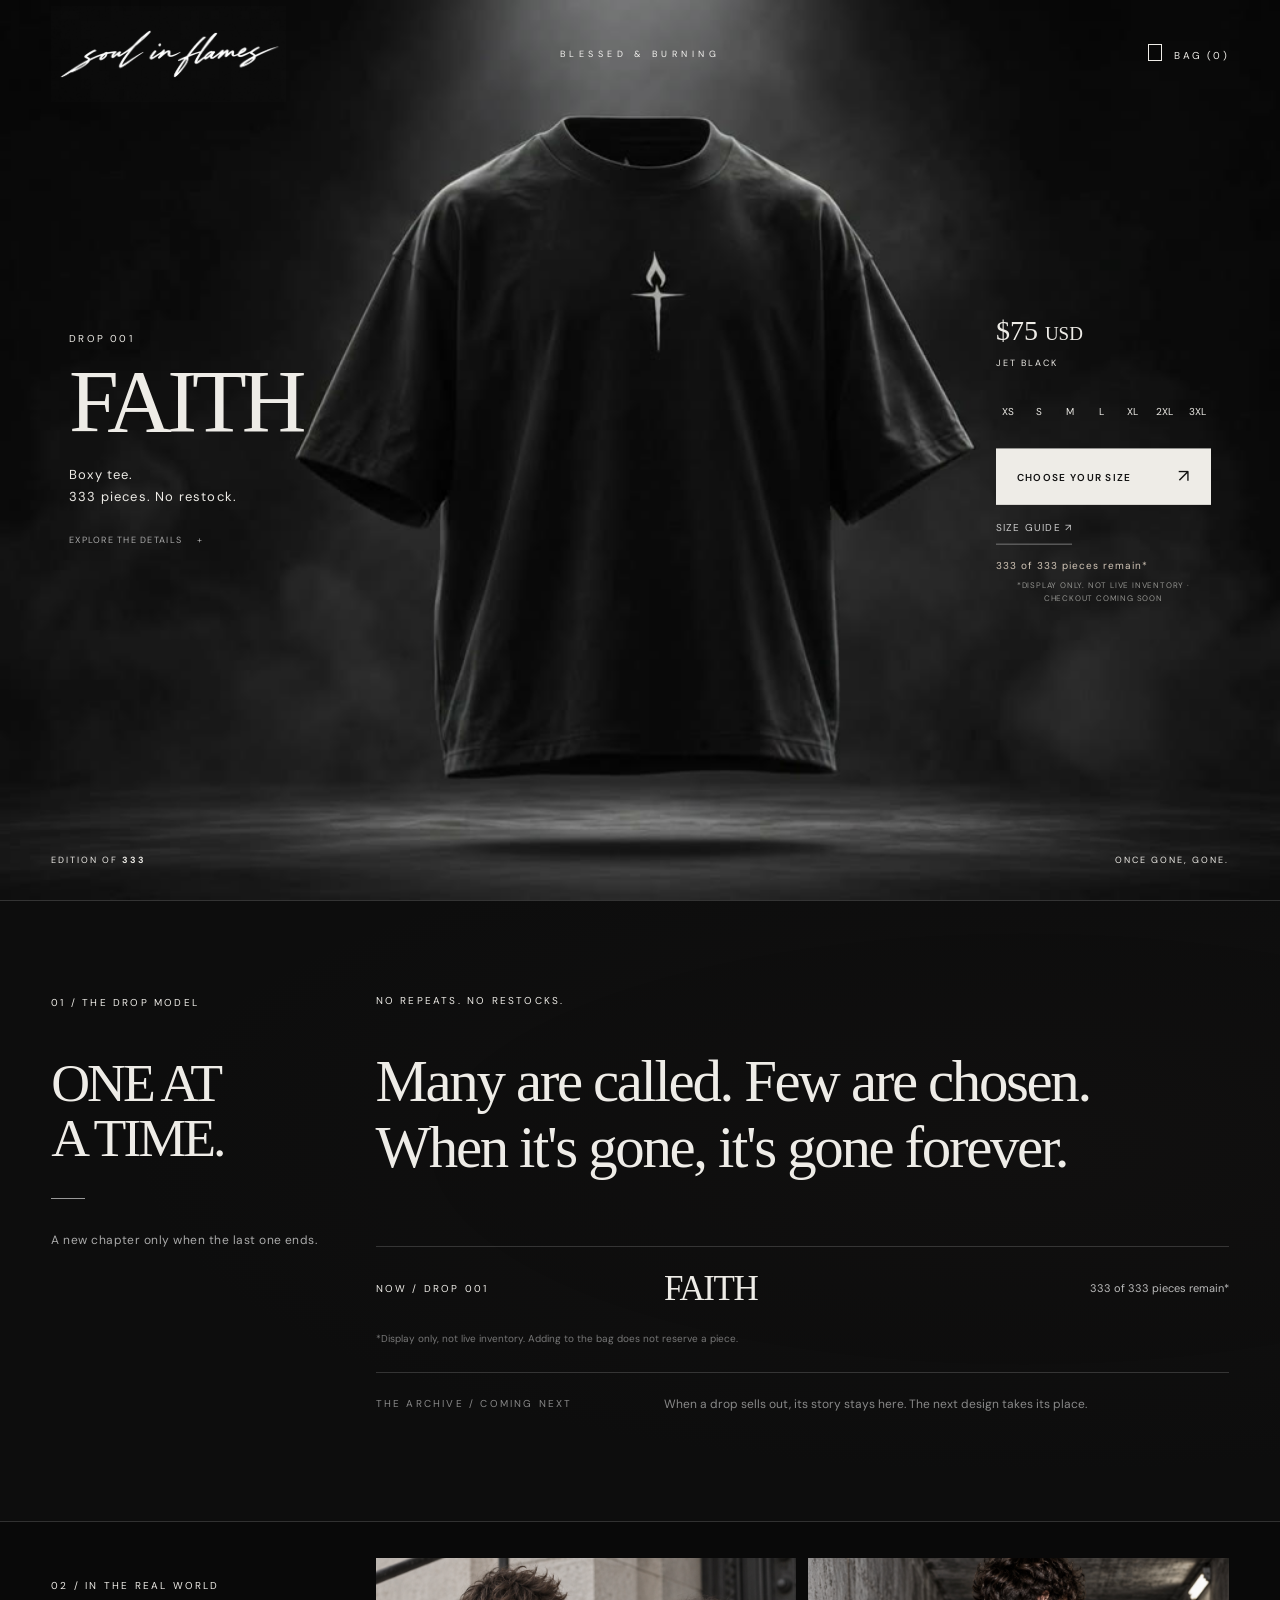
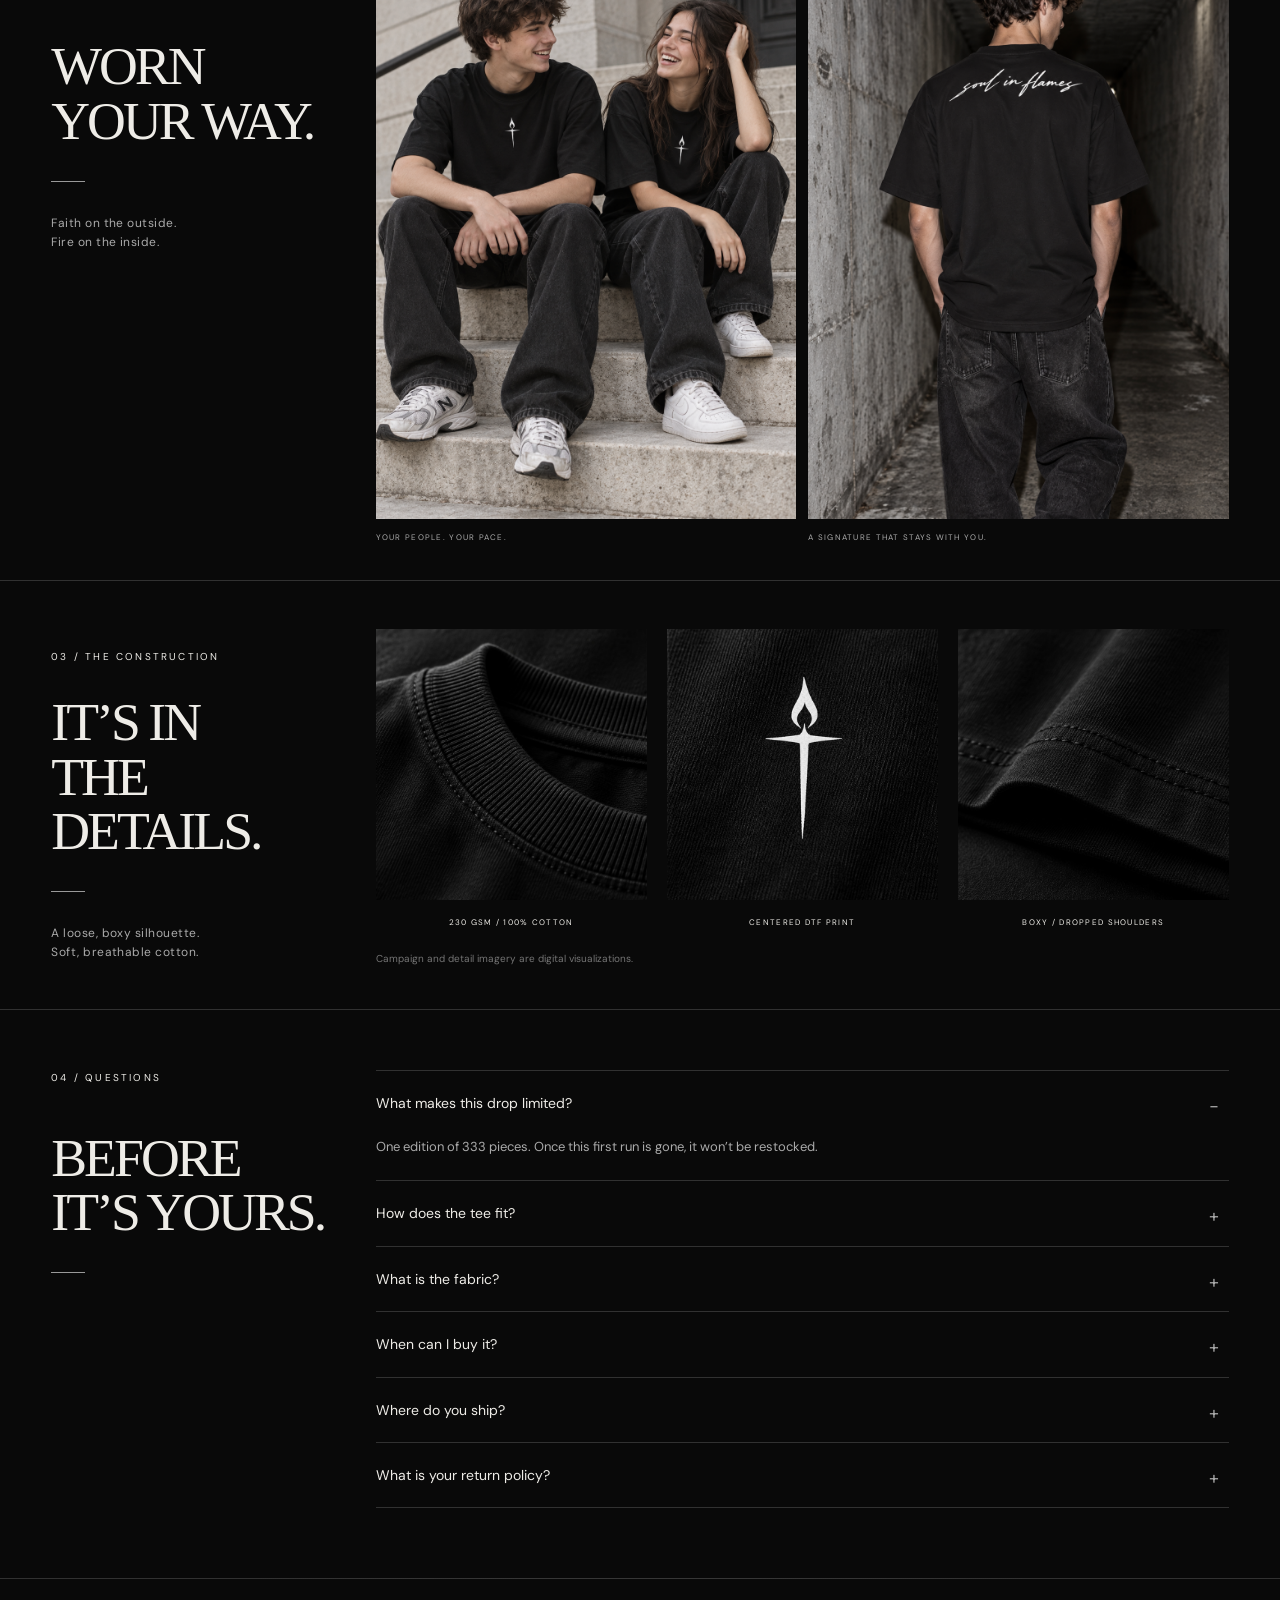
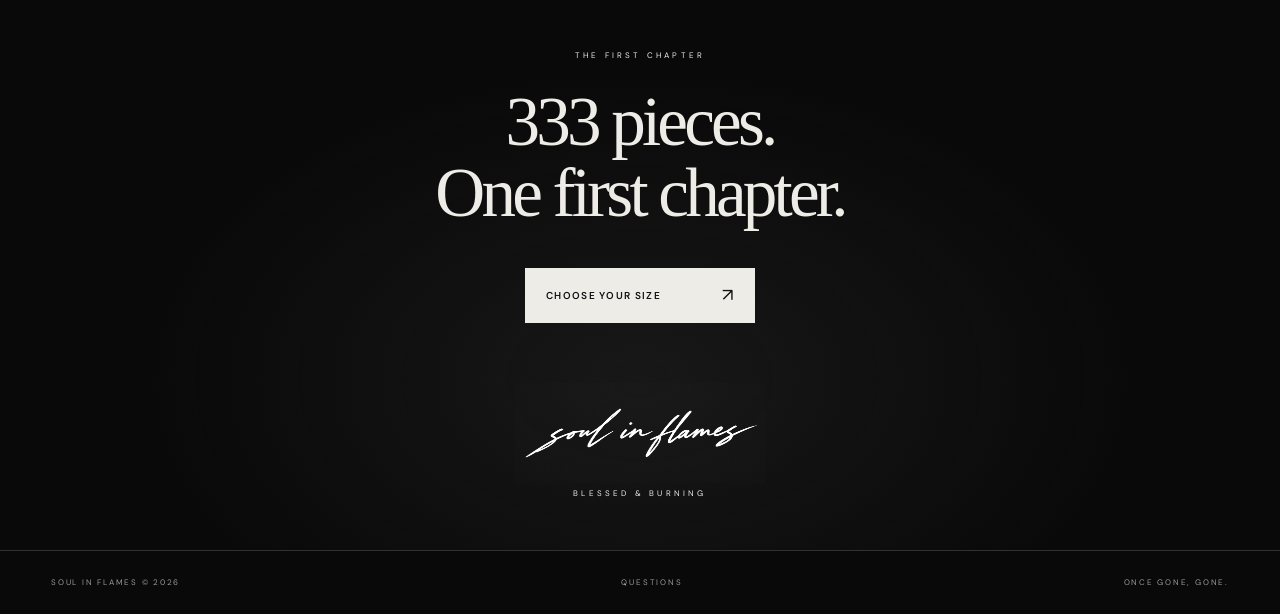
==== commit dabf915a: "Scarcity line: Many are called. Few are chosen." ====
--- a/index.html
+++ b/index.html
@@ -6,7 +6,7 @@
 <div class="hero-title"><span class="eyebrow">DROP 001</span><h1>FAITH</h1><p>Boxy tee.<br>333 pieces. No restock.</p><button id="open-details" class="text-button">EXPLORE THE DETAILS <span>+</span></button></div>
 <div class="hero-purchase"><p class="price">$75 <small>USD</small></p><span class="eyebrow">JET BLACK</span><fieldset class="sizes hero-sizes"><legend class="sr-only">Choose your size</legend><label><input type="radio" name="hero-size" value="XS"><span>XS</span></label><label><input type="radio" name="hero-size" value="S"><span>S</span></label><label><input type="radio" name="hero-size" value="M"><span>M</span></label><label><input type="radio" name="hero-size" value="L"><span>L</span></label><label><input type="radio" name="hero-size" value="XL"><span>XL</span></label><label><input type="radio" name="hero-size" value="2XL"><span>2XL</span></label><label><input type="radio" name="hero-size" value="3XL"><span>3XL</span></label></fieldset><button id="hero-buy" class="primary-button">CHOOSE YOUR SIZE <span>↗</span></button><button type="button" class="guide-link hero-guide" data-guide>SIZE GUIDE ↗</button><span class="stock-count" data-stock aria-label="Stock display"></span><span class="launch-note">*DISPLAY ONLY. NOT LIVE INVENTORY · CHECKOUT COMING SOON</span></div>
 <div class="hero-bottom"><span class="eyebrow">EDITION OF <b>333</b></span><span class="eyebrow">ONCE GONE, GONE.</span></div></section>
-<section class="drop-model section-grid" id="drops"><div class="section-intro"><span class="eyebrow">01 / THE DROP MODEL</span><h2>One at<br> a time.</h2><i class="rule"></i><p>A new chapter only when the last one ends.</p></div><div class="drop-content"><span class="eyebrow">NO REPEATS. NO RESTOCKS.</span><p class="drop-statement">One design. One limited run. When it's gone, it's gone forever.</p><div class="drop-current"><span class="eyebrow">NOW / DROP 001</span><strong>FAITH</strong><span data-stock></span></div><p class="drop-inventory-note">*Display only, not live inventory. Adding to the bag does not reserve a piece.</p><div class="drop-archive"><span class="eyebrow">THE ARCHIVE / COMING NEXT</span><p>When a drop sells out, its story stays here. The next design takes its place.</p></div></div></section>
+<section class="drop-model section-grid" id="drops"><div class="section-intro"><span class="eyebrow">01 / THE DROP MODEL</span><h2>One at<br> a time.</h2><i class="rule"></i><p>A new chapter only when the last one ends.</p></div><div class="drop-content"><span class="eyebrow">NO REPEATS. NO RESTOCKS.</span><p class="drop-statement">Many are called. Few are chosen. When it's gone, it's gone forever.</p><div class="drop-current"><span class="eyebrow">NOW / DROP 001</span><strong>FAITH</strong><span data-stock></span></div><p class="drop-inventory-note">*Display only, not live inventory. Adding to the bag does not reserve a piece.</p><div class="drop-archive"><span class="eyebrow">THE ARCHIVE / COMING NEXT</span><p>When a drop sells out, its story stays here. The next design takes its place.</p></div></div></section>
 <section class="editorial section-grid" id="story"><div class="section-intro"><span class="eyebrow">02 / IN THE REAL WORLD</span><h2>Worn<br> your way.</h2><i class="rule"></i><p>Faith on the outside.<br>Fire on the inside.</p></div><div class="campaign"><figure><img src="assets/friends-editorial.png" alt="Two teenage friends wearing the Faith tee on stone steps" loading="lazy"><figcaption>YOUR PEOPLE. YOUR PACE.</figcaption></figure><figure><img src="assets/back-editorial.png" alt="Teenage model showing the handwritten Soul in Flames signature on the back" loading="lazy"><figcaption>A SIGNATURE THAT STAYS WITH YOU.</figcaption></figure></div></section>
 <section class="craft section-grid" id="details"><div class="section-intro"><span class="eyebrow">03 / THE CONSTRUCTION</span><h2>It’s in<br> the details.</h2><i class="rule"></i><p>A loose, boxy silhouette.<br>Soft, breathable cotton.</p></div><div><div class="detail-grid"><figure class="detail-item"><button type="button" class="detail-open" aria-label="Enlarge: 230 Gsm / 100% Cotton" aria-haspopup="dialog"><img src="assets/detail-collar.jpg" alt="Close-up of the ribbed crewneck collar in soft cotton" width="724" height="724" loading="lazy"></button><figcaption>230 GSM / 100% COTTON</figcaption></figure><figure class="detail-item"><button type="button" class="detail-open" aria-label="Enlarge: Centered DTF Print" aria-haspopup="dialog"><img src="assets/detail-embroidery.jpg" alt="Close-up of the centered flame-cross DTF print" width="724" height="724" loading="lazy"></button><figcaption>CENTERED DTF PRINT</figcaption></figure><figure class="detail-item"><button type="button" class="detail-open" aria-label="Enlarge: Boxy / Dropped Shoulders" aria-haspopup="dialog"><img src="assets/detail-hem.jpg" alt="Close-up of the dropped shoulder and cotton hem" width="724" height="724" loading="lazy"></button><figcaption>BOXY / DROPPED SHOULDERS</figcaption></figure></div><p class="image-note">Campaign and detail imagery are digital visualizations.</p></div></section>
 <section class="questions section-grid" id="faq"><div class="section-intro"><span class="eyebrow">04 / QUESTIONS</span><h2>Before<br> it’s yours.</h2><i class="rule"></i></div><div class="faq-list">
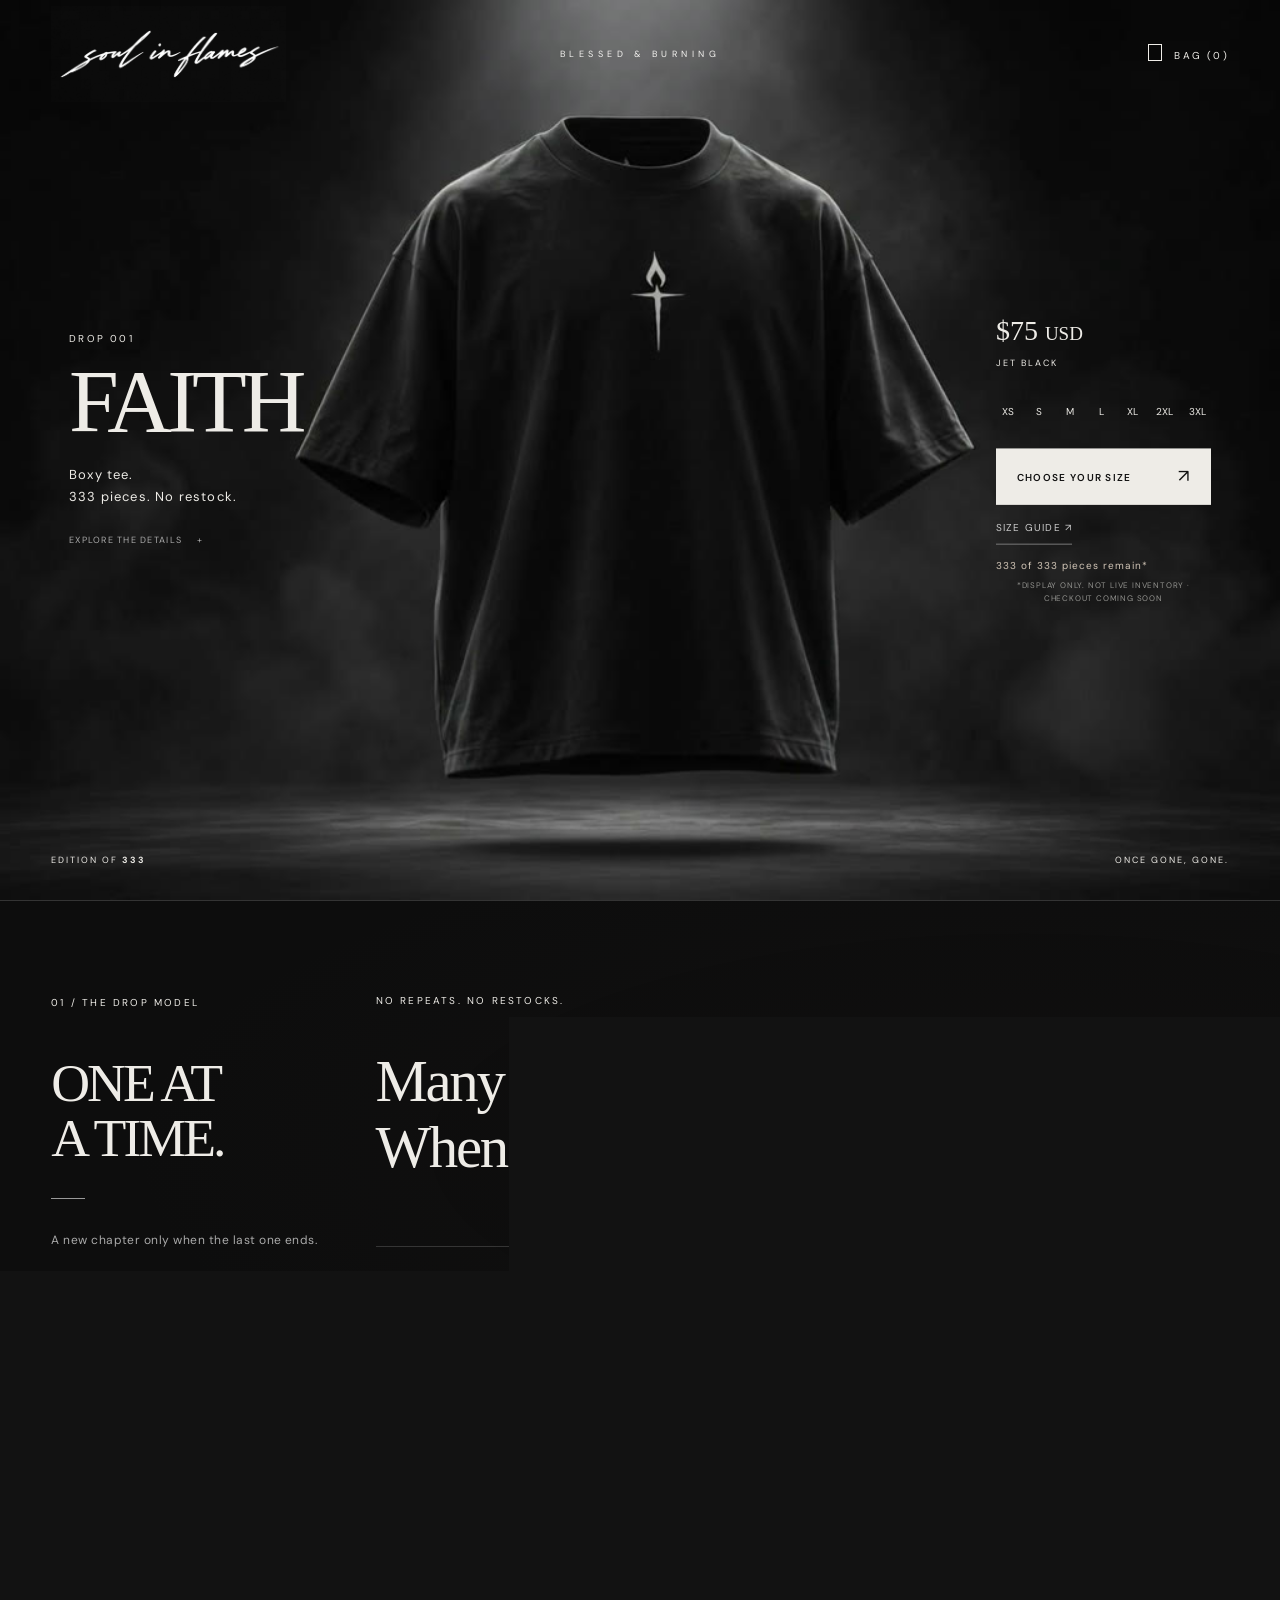
==== commit 50a18607: "Fix h2 spacing: space after br in size, guide, details, closing headlines; style.css v14" ====
--- a/index.html
+++ b/index.html
@@ -1,4 +1,4 @@
-<!doctype html><html lang="en"><head><meta charset="utf-8"><meta name="viewport" content="width=device-width,initial-scale=1"><title>Soul in Flames — FAITH / Drop 001</title><meta name="description" content="Faith on the outside. Fire on the inside. One design at a time. Limited to 333."><meta name="theme-color" content="#090909"><link rel="icon" type="image/png" href="favicon.png"><link rel="stylesheet" href="style.css?v=12"><script src="shop-config.js" defer></script><script src="app.js?v=8" defer></script></head><body>
+<!doctype html><html lang="en"><head><!-- Google tag (gtag.js) --><script async src="https://www.googletagmanager.com/gtag/js?id=G-T7HR6PKFGM"></script><script>window.dataLayer=window.dataLayer||[];function gtag(){dataLayer.push(arguments);}gtag('js',new Date());gtag('config','G-T7HR6PKFGM');</script><meta charset="utf-8"><meta name="viewport" content="width=device-width,initial-scale=1"><title>Soul in Flames — FAITH / Drop 001</title><meta name="description" content="Faith on the outside. Fire on the inside. One design at a time. Limited to 333."><meta name="theme-color" content="#090909"><link rel="icon" type="image/png" href="favicon.png"><link rel="stylesheet" href="style.css?v=14"><script src="shop-config.js" defer></script><script src="app.js?v=8" defer></script></head><body>
 <a class="skip" href="#studio">Skip to the tee</a>
 <header class="header"><a href="#top" class="brand" aria-label="Soul in Flames home"><img src="assets/wordmark.png" alt="soul in flames" width="240" height="96"></a><p class="header-caption">BLESSED &amp; BURNING</p><button class="bag-link" id="open-bag" aria-haspopup="dialog">BAG <span id="bag-count">(0)</span></button></header>
 <main><section class="hero" id="top" aria-label="Faith tee studio">
@@ -11,8 +11,8 @@
 <section class="craft section-grid" id="details"><div class="section-intro"><span class="eyebrow">03 / THE CONSTRUCTION</span><h2>It’s in<br> the details.</h2><i class="rule"></i><p>A loose, boxy silhouette.<br>Soft, breathable cotton.</p></div><div><div class="detail-grid"><figure class="detail-item"><button type="button" class="detail-open" aria-label="Enlarge: 230 Gsm / 100% Cotton" aria-haspopup="dialog"><img src="assets/detail-collar.jpg" alt="Close-up of the ribbed crewneck collar in soft cotton" width="724" height="724" loading="lazy"></button><figcaption>230 GSM / 100% COTTON</figcaption></figure><figure class="detail-item"><button type="button" class="detail-open" aria-label="Enlarge: Centered DTF Print" aria-haspopup="dialog"><img src="assets/detail-embroidery.jpg" alt="Close-up of the centered flame-cross DTF print" width="724" height="724" loading="lazy"></button><figcaption>CENTERED DTF PRINT</figcaption></figure><figure class="detail-item"><button type="button" class="detail-open" aria-label="Enlarge: Boxy / Dropped Shoulders" aria-haspopup="dialog"><img src="assets/detail-hem.jpg" alt="Close-up of the dropped shoulder and cotton hem" width="724" height="724" loading="lazy"></button><figcaption>BOXY / DROPPED SHOULDERS</figcaption></figure></div><p class="image-note">Campaign and detail imagery are digital visualizations.</p></div></section>
 <section class="questions section-grid" id="faq"><div class="section-intro"><span class="eyebrow">04 / QUESTIONS</span><h2>Before<br> it’s yours.</h2><i class="rule"></i></div><div class="faq-list">
 <details open><summary>What makes this drop limited?</summary><p>One edition of 333 pieces. Once this first run is gone, it won’t be restocked.</p></details><details><summary>How does the tee fit?</summary><p>A loose, boxy, unisex cut with dropped shoulders. Sizes XS–3XL. The size guide shows the final tee’s real measurements.</p></details><details><summary>What is the fabric?</summary><p>230 GSM, 100% cotton. Soft and breathable, with a classic crewneck and the centered flame-cross applied as a DTF print.</p></details><details><summary>When can I buy it?</summary><p>Checkout is opening soon. You can choose your size and save it to your bag now. Adding a tee does not reserve stock or place an order.</p></details><details><summary>Where do you ship?</summary><p>Shipping destinations, delivery times and costs will be confirmed before we accept orders.</p></details><details><summary>What is your return policy?</summary><p>The full returns and exchanges policy will be available before checkout opens.</p></details></div></section>
-<section class="closing"><span class="eyebrow">THE FIRST CHAPTER</span><h2>333 pieces.<br>One first chapter.</h2><button id="open-size" class="primary-button">CHOOSE YOUR SIZE <span>↗</span></button><img class="closing-brand" src="assets/wordmark.png" alt="soul in flames" loading="lazy"><span class="eyebrow">BLESSED &amp; BURNING</span></section>
-</main><dialog id="detail-lightbox" class="lightbox" aria-label="Detail view"><button type="button" class="close lightbox-close" data-close="detail-lightbox" aria-label="Close enlarged image">×</button><figure><img src="" alt=""><figcaption></figcaption></figure></dialog><footer><span>SOUL IN FLAMES © 2026</span><a href="#faq">QUESTIONS</a><span>ONCE GONE, GONE.</span></footer><dialog id="size-dialog" class="drawer" aria-labelledby="size-title"><div class="drawer-head"><span>DROP 001 / FAITH TEE</span><button class="close" data-close="size-dialog" aria-label="Close size selection">×</button></div><div class="drawer-product"><img src="assets/faith-front.png" alt="Faith tee front" width="180" height="180"><div><h2 id="size-title">Make it<br><em>yours.</em></h2><p>$75 USD / JET BLACK</p></div></div><p class="drawer-edition">ONE EDITION. 333 PIECES.</p><button type="button" class="guide-link" data-guide>VIEW SIZE GUIDE ↗</button><div class="size-heading"><span>SELECT SIZE</span><span>UNISEX / BOXY FIT</span></div><fieldset class="sizes"><legend class="sr-only">Choose your size</legend><label><input type="radio" name="size" value="XS"><span>XS</span></label><label><input type="radio" name="size" value="S"><span>S</span></label><label><input type="radio" name="size" value="M"><span>M</span></label><label><input type="radio" name="size" value="L"><span>L</span></label><label><input type="radio" name="size" value="XL"><span>XL</span></label><label><input type="radio" name="size" value="2XL"><span>2XL</span></label><label><input type="radio" name="size" value="3XL"><span>3XL</span></label></fieldset><p class="size-error" id="size-error" role="status"></p><button class="primary-button" id="add-to-bag">ADD TO BAG <span aria-hidden="true">↗</span></button><p class="drawer-note">Loose, boxy fit with dropped shoulders. Real garment measurements in the size guide.</p><p class="drawer-foot">Faith on the outside.<br><em>Fire on the inside.</em></p></dialog>
+<section class="closing"><span class="eyebrow">THE FIRST CHAPTER</span><h2>333 pieces.<br> One first chapter.</h2><button id="open-size" class="primary-button">CHOOSE YOUR SIZE <span>↗</span></button><img class="closing-brand" src="assets/wordmark.png" alt="soul in flames" loading="lazy"><span class="eyebrow">BLESSED &amp; BURNING</span></section>
+</main><dialog id="detail-lightbox" class="lightbox" aria-label="Detail view"><button type="button" class="close lightbox-close" data-close="detail-lightbox" aria-label="Close enlarged image">×</button><figure><img src="" alt=""><figcaption></figcaption></figure></dialog><footer><span>SOUL IN FLAMES © 2026</span><a href="#faq">QUESTIONS</a><span>ONCE GONE, GONE.</span></footer><dialog id="size-dialog" class="drawer" aria-labelledby="size-title"><div class="drawer-head"><span>DROP 001 / FAITH TEE</span><button class="close" data-close="size-dialog" aria-label="Close size selection">×</button></div><div class="drawer-product"><img src="assets/faith-front.png" alt="Faith tee front" width="180" height="180"><div><h2 id="size-title">Make it<br> <em>yours.</em></h2><p>$75 USD / JET BLACK</p></div></div><p class="drawer-edition">ONE EDITION. 333 PIECES.</p><button type="button" class="guide-link" data-guide>VIEW SIZE GUIDE ↗</button><div class="size-heading"><span>SELECT SIZE</span><span>UNISEX / BOXY FIT</span></div><fieldset class="sizes"><legend class="sr-only">Choose your size</legend><label><input type="radio" name="size" value="XS"><span>XS</span></label><label><input type="radio" name="size" value="S"><span>S</span></label><label><input type="radio" name="size" value="M"><span>M</span></label><label><input type="radio" name="size" value="L"><span>L</span></label><label><input type="radio" name="size" value="XL"><span>XL</span></label><label><input type="radio" name="size" value="2XL"><span>2XL</span></label><label><input type="radio" name="size" value="3XL"><span>3XL</span></label></fieldset><p class="size-error" id="size-error" role="status"></p><button class="primary-button" id="add-to-bag">ADD TO BAG <span aria-hidden="true">↗</span></button><p class="drawer-note">Loose, boxy fit with dropped shoulders. Real garment measurements in the size guide.</p><p class="drawer-foot">Faith on the outside.<br><em>Fire on the inside.</em></p></dialog>
 <dialog id="bag-dialog" class="drawer" aria-labelledby="bag-title"><div class="drawer-head"><h2 id="bag-title">Your bag <span id="drawer-count">(0)</span></h2><button class="close" data-close="bag-dialog" aria-label="Close bag">×</button></div><div id="bag-items"></div><button type="button" class="guide-link" data-guide>VIEW SIZE GUIDE ↗</button><div id="bag-summary" hidden><div class="subtotal"><span>Subtotal</span><span id="subtotal">$0 USD</span></div><p class="drawer-note">Shipping and taxes will be confirmed at checkout.</p><button type="button" id="checkout" class="primary-button checkout" disabled>CHECKOUT COMING SOON</button><p id="checkout-note" class="drawer-note">Your selection is saved in this browser. No order has been placed and no payment has been taken.</p></div><button class="continue" data-close="bag-dialog">BACK TO THE TEE</button></dialog>
-<dialog id="guide-dialog" class="size-guide" aria-labelledby="guide-title"><div class="drawer-head"><span>DROP 001 / FIT REFERENCE</span><button type="button" class="close" data-close="guide-dialog" aria-label="Close size guide">×</button></div><h2 id="guide-title">Find your<br><em>fit.</em></h2><p class="guide-intro">Every measurement reads the same way: inches first, centimeters in parentheses. 24.8 (63) means 24.8 in / 63 cm. Chest is measured flat across the garment, pit to pit.</p><div class="guide-scroll"><table><thead><tr><th scope="col">SIZE</th><th scope="col">LENGTH<span class="unit">IN (CM)</span></th><th scope="col">SHOULDER<span class="unit">IN (CM)</span></th><th scope="col">CHEST<span class="unit">IN (CM)</span></th><th scope="col">SLEEVE<span class="unit">IN (CM)</span></th></tr></thead><tbody id="guide-rows"></tbody></table></div><p class="guide-tip">Loose, boxy fit. Between sizes? Size down.</p><p class="guide-disclaimer">Measurements of the final production tee. 1–3 cm sizing differences may occur.</p><div class="measure-block"><span class="eyebrow">HOW TO MEASURE</span><h3 class="measure-title">How to<br><em>measure.</em></h3><div class="measure-grid"><ol class="measure-list"><li><span class="measure-num">1</span><div><strong>LENGTH</strong><p>From the highest point of the shoulder straight down to the hem.</p></div></li><li><span class="measure-num">2</span><div><strong>SHOULDER</strong><p>Seam to seam, straight across the shoulders.</p></div></li><li><span class="measure-num">3</span><div><strong>CHEST</strong><p>Flat across the garment, pit to pit.</p></div></li><li><span class="measure-num">4</span><div><strong>SLEEVE</strong><p>From the shoulder seam to the cuff.</p></div></li></ol><svg class="measure-fig" viewBox="0 0 300 250" role="img" aria-label="Tee diagram showing where length, shoulder, chest and sleeve are measured"><path class="tee" d="M124,46 L72,66 L44,116 L84,132 L96,96 L99,208 Q150,218 201,208 L204,96 L216,132 L256,116 L228,66 L176,46"/><path class="tee" d="M124,46 Q150,66 176,46"/><path class="tee" d="M130,44 Q150,58 170,44"/><path class="guide-line" d="M24,48 L24,208 M19,48 L29,48 M19,208 L29,208"/><path class="guide-line" d="M72,30 L228,30 M72,25 L72,35 M228,25 L228,35"/><path class="guide-line" d="M99,104 L201,104"/><path class="guide-line" d="M246,60 L272,108"/><circle class="chip" cx="24" cy="128" r="10"/><text class="chip-num" x="24" y="128">1</text><circle class="chip" cx="150" cy="30" r="10"/><text class="chip-num" x="150" y="30">2</text><circle class="chip" cx="150" cy="104" r="10"/><text class="chip-num" x="150" y="104">3</text><circle class="chip" cx="282" cy="84" r="10"/><text class="chip-num" x="282" y="84">4</text></svg></div></div></dialog><dialog id="details-dialog" class="drawer" aria-labelledby="details-title"><div class="drawer-head"><span>THE DETAILS</span><button class="close" data-close="details-dialog" aria-label="Close details">×</button></div><h2 id="details-title" class="details-title">A quiet<br>kind of <em>fire.</em></h2><dl class="specs"><div><dt>FABRIC</dt><dd>230 GSM · 100% cotton</dd></div><div><dt>CARE</dt><dd>Machine wash cold, gentle cycle. No bleach. Tumble dry low.</dd></div><div><dt>SILHOUETTE</dt><dd>Loose boxy. Dropped shoulders. Unisex.</dd></div><div><dt>FRONT</dt><dd>Centered flame-cross DTF print.</dd></div><div><dt>BACK</dt><dd>Handwritten signature in white.</dd></div><div><dt>EDITION</dt><dd>333 pieces. No restock.</dd></div></dl><details><summary>FIT &amp; SIZING <span>+</span></summary><p>A relaxed shape with generous sleeves. <button type="button" class="guide-link" data-guide>VIEW SIZE GUIDE ↗</button></p></details><details><summary>DELIVERY &amp; RETURNS <span>+</span></summary><p>Destinations, delivery costs and the return policy will be confirmed before launch. We’re not accepting payments yet.</p></details></dialog>
+<dialog id="guide-dialog" class="size-guide" aria-labelledby="guide-title"><div class="drawer-head"><span>DROP 001 / FIT REFERENCE</span><button type="button" class="close" data-close="guide-dialog" aria-label="Close size guide">×</button></div><h2 id="guide-title">Find your<br> <em>fit.</em></h2><p class="guide-intro">Every measurement reads the same way: inches first, centimeters in parentheses. 24.8 (63) means 24.8 in / 63 cm. Chest is measured flat across the garment, pit to pit.</p><div class="guide-scroll"><table><thead><tr><th scope="col">SIZE</th><th scope="col">LENGTH<span class="unit">IN (CM)</span></th><th scope="col">SHOULDER<span class="unit">IN (CM)</span></th><th scope="col">CHEST<span class="unit">IN (CM)</span></th><th scope="col">SLEEVE<span class="unit">IN (CM)</span></th></tr></thead><tbody id="guide-rows"></tbody></table></div><p class="guide-tip">Loose, boxy fit. Between sizes? Size down.</p><p class="guide-disclaimer">Measurements of the final production tee. 1–3 cm sizing differences may occur.</p><div class="measure-block"><span class="eyebrow">HOW TO MEASURE</span><h3 class="measure-title">How to<br><em>measure.</em></h3><div class="measure-grid"><ol class="measure-list"><li><span class="measure-num">1</span><div><strong>LENGTH</strong><p>From the highest point of the shoulder straight down to the hem.</p></div></li><li><span class="measure-num">2</span><div><strong>SHOULDER</strong><p>Seam to seam, straight across the shoulders.</p></div></li><li><span class="measure-num">3</span><div><strong>CHEST</strong><p>Flat across the garment, pit to pit.</p></div></li><li><span class="measure-num">4</span><div><strong>SLEEVE</strong><p>From the shoulder seam to the cuff.</p></div></li></ol><svg class="measure-fig" viewBox="0 0 300 250" role="img" aria-label="Tee diagram showing where length, shoulder, chest and sleeve are measured"><path class="tee" d="M124,46 L72,66 L44,116 L84,132 L96,96 L99,208 Q150,218 201,208 L204,96 L216,132 L256,116 L228,66 L176,46"/><path class="tee" d="M124,46 Q150,66 176,46"/><path class="tee" d="M130,44 Q150,58 170,44"/><path class="guide-line" d="M24,48 L24,208 M19,48 L29,48 M19,208 L29,208"/><path class="guide-line" d="M72,30 L228,30 M72,25 L72,35 M228,25 L228,35"/><path class="guide-line" d="M99,104 L201,104"/><path class="guide-line" d="M246,60 L272,108"/><circle class="chip" cx="24" cy="128" r="10"/><text class="chip-num" x="24" y="128">1</text><circle class="chip" cx="150" cy="30" r="10"/><text class="chip-num" x="150" y="30">2</text><circle class="chip" cx="150" cy="104" r="10"/><text class="chip-num" x="150" y="104">3</text><circle class="chip" cx="282" cy="84" r="10"/><text class="chip-num" x="282" y="84">4</text></svg></div></div></dialog><dialog id="details-dialog" class="drawer" aria-labelledby="details-title"><div class="drawer-head"><span>THE DETAILS</span><button class="close" data-close="details-dialog" aria-label="Close details">×</button></div><h2 id="details-title" class="details-title">A quiet<br> kind of <em>fire.</em></h2><dl class="specs"><div><dt>FABRIC</dt><dd>230 GSM · 100% cotton</dd></div><div><dt>CARE</dt><dd>Machine wash cold, gentle cycle. No bleach. Tumble dry low.</dd></div><div><dt>SILHOUETTE</dt><dd>Loose boxy. Dropped shoulders. Unisex.</dd></div><div><dt>FRONT</dt><dd>Centered flame-cross DTF print.</dd></div><div><dt>BACK</dt><dd>Handwritten signature in white.</dd></div><div><dt>EDITION</dt><dd>333 pieces. No restock.</dd></div></dl><details><summary>FIT &amp; SIZING <span>+</span></summary><p>A relaxed shape with generous sleeves. <button type="button" class="guide-link" data-guide>VIEW SIZE GUIDE ↗</button></p></details><details><summary>DELIVERY &amp; RETURNS <span>+</span></summary><p>Destinations, delivery costs and the return policy will be confirmed before launch. We’re not accepting payments yet.</p></details></dialog>
 </body></html>
--- a/style.css
+++ b/style.css
@@ -1,5 +1,5 @@
 @import url('https://fonts.googleapis.com/css2?family=Barlow+Condensed:wght@400;500&family=DM+Sans:wght@400;500;600&display=swap');
-:root{color-scheme:dark;--bg:#090909;--ink:#eeece7;--muted:#92928e;--line:#ffffff29}*{box-sizing:border-box}html{scroll-behavior:smooth}body{margin:0;background:var(--bg);color:var(--ink);font:14px/1.6 'DM Sans',sans-serif}button,a,input{ -webkit-tap-highlight-color:transparent}button,a{color:inherit}button{font:inherit;cursor:pointer}button{border:0;background:none}a{text-decoration:none}button:focus-visible,a:focus-visible,summary:focus-visible,[tabindex]:focus-visible{outline:1px solid #fff;outline-offset:6px}button:hover,a:hover{color:#fff}img{display:block;max-width:100%}h1,h2,p,figure{margin:0}h1,h2{font-family:Georgia,'Times New Roman',serif;font-weight:400;line-height:1.02;letter-spacing:-.055em}.eyebrow,.header-caption,.bag-link,.viewer-controls,.launch-note,.text-button,figcaption,.detail-labels,footer,.drawer-head,.size-heading{font-size:10px;letter-spacing:.22em}.eyebrow{display:block}.header{position:absolute;z-index:5;top:0;left:0;width:100%;height:108px;padding:0 4%;display:flex;align-items:center;justify-content:space-between}.brand{width:235px}.brand img,.closing-brand{filter:invert(1);mix-blend-mode:screen}.header-caption{letter-spacing:.5em;position:absolute;left:50%;transform:translateX(-50%);font-size:9px}.bag-link{padding:18px 0 18px 24px}.bag-link:before{content:'♧';font-size:22px;margin-right:12px}.hero{min-height:780px;height:100svh;max-height:1150px;position:relative;overflow:hidden;background:radial-gradient(ellipse at 49% 14%,#34343455 0,transparent 48%),linear-gradient(90deg,#080808,#111 50%,#080808)}.studio-glow{pointer-events:none;position:absolute;inset:0;background:radial-gradient(ellipse 22% 7% at 50% 84%,#98958c22,transparent 100%),conic-gradient(from 158deg at 48% -10%,transparent,#ffffff09 9deg,#ffffff03 30deg,transparent 44deg);}.studio{position:absolute;width:65%;height:88%;left:17.5%;top:3%;cursor:grab;touch-action:pan-y;z-index:1}.studio.dragging{cursor:grabbing}.studio canvas{width:100%;height:100%;display:block}.studio>img{position:absolute;inset:8% 0;width:100%;height:80%;object-fit:contain;pointer-events:none}.studio>img[hidden]{display:none}.hero-title,.hero-purchase{position:absolute;z-index:3;top:43%;transform:translateY(-25%)}.hero-title{left:5.4%;pointer-events:none}.hero-title button{pointer-events:auto}.hero-title h1{font-size:clamp(68px,7vw,115px);margin:8px 0 18px}.hero-title p{font-size:13px;letter-spacing:.09em;line-height:1.7}.text-button{padding:24px 0 8px;color:#aaa;font-size:9px;letter-spacing:.14em}.text-button span{margin-left:12px}.hero-purchase{right:5.4%;width:215px}.price{font:28px Georgia,serif;margin-bottom:9px}.price small{font-size:19px}.hero-purchase>.eyebrow{font-size:9px}.primary-button{display:flex;align-items:center;justify-content:space-between;gap:25px;width:100%;min-height:48px;padding:15px 20px;background:#eeece7;color:#111;font-size:10px;letter-spacing:.13em;line-height:1.3;font-weight:600;border:1px solid #eeece7;transition:background .2s}.primary-button:hover{background:#fff;color:#111}.primary-button span{font-size:18px;font-weight:400}.launch-note{display:block;font-size:8px;letter-spacing:.1em;color:var(--muted);text-align:center;margin-top:13px}.hero-bottom{position:absolute;bottom:33px;left:4%;right:4%;display:flex;align-items:end;justify-content:space-between;z-index:3}.hero-bottom>.eyebrow{font-size:9px}.viewer-controls{text-align:center;font-size:9px;letter-spacing:.16em}.viewer-controls>span{display:block;margin-bottom:10px}.viewer-controls button{font-size:8px;letter-spacing:.10em;color:#777;padding:7px}.viewer-controls button[aria-pressed=true]{color:#eee}.viewer-controls #motion-toggle{margin-left:10px;border-left:1px solid var(--line);padding-left:16px}.section-grid{display:grid;grid-template-columns:25% 1fr;gap:30px;padding:36px 4%;border-top:1px solid var(--line)}.section-intro{padding-top:20px}.section-intro h2{font-size:clamp(38px,4.2vw,64px);text-transform:uppercase;margin-top:45px}.rule{display:block;width:34px;border-top:1px solid #999;margin:32px 0}.section-intro p{color:#aaa;letter-spacing:.04em;font-size:12px}.campaign{display:grid;grid-template-columns:1fr 1fr;gap:12px}.campaign img{width:100%;aspect-ratio:3/4;object-fit:cover}.campaign figcaption{font-size:8px;margin-top:12px;color:#aaa;letter-spacing:.16em}.craft{padding-top:48px;padding-bottom:42px}.craft .section-intro h2{margin-top:30px}.detail-triptych{width:100%;aspect-ratio:3/1.25;object-fit:cover}.detail-labels{display:grid;grid-template-columns:repeat(3,1fr);gap:14px;margin-top:18px;font-size:8px;text-align:center;letter-spacing:.16em}.image-note{font-size:10px;color:#757575;margin-top:22px}.questions{padding-top:60px;padding-bottom:70px}.questions .section-intro{padding-top:0}.faq-list details{border-bottom:1px solid var(--line)}.faq-list details:first-child{border-top:1px solid var(--line)}summary{list-style:none;cursor:pointer;position:relative;padding:21px 35px 21px 0;font-size:14px}summary::-webkit-details-marker{display:none}summary:after{content:'+';position:absolute;right:10px;font-size:18px;color:#aaa}details[open]>summary:after{content:'−'}details p{color:#aaa;max-width:650px;padding:0 30px 22px 0;line-height:1.8;font-size:13px}.closing{text-align:center;min-height:520px;padding:70px 20px 50px;border-top:1px solid var(--line);background:radial-gradient(ellipse at 50% 70%,#25252588,transparent 55%)}.closing h2{font-size:clamp(45px,5.4vw,80px);margin:25px 0 40px}.closing .primary-button{width:230px;margin:auto}.closing-brand{width:250px;margin:60px auto 4px}.closing>.eyebrow{font-size:8px;letter-spacing:.4em}footer{padding:25px 4%;display:flex;justify-content:space-between;color:#999;font-size:8px;border-top:1px solid var(--line)}.sr-only{position:absolute;width:1px;height:1px;padding:0;overflow:hidden;clip:rect(0,0,0,0);white-space:nowrap}.skip{position:fixed;top:-100px;z-index:20;background:#fff;color:#000;padding:10px}.skip:focus{top:10px}.sizes{display:flex;gap:8px;padding:0;border:0;margin:24px 0}.sizes label{flex:1;text-align:center;cursor:pointer}.sizes input{position:absolute;opacity:0;width:1px;height:1px}.sizes span{display:block;border:1px solid #ffffff26;padding:12px 4px;font-size:11px}.sizes input:checked+span{border-color:#eee;background:#eeeeee0d}.sizes input:focus-visible+span{outline:2px solid #fff;outline-offset:3px}.hero-sizes{gap:6px;margin:25px 0 20px}.hero-sizes span{border-color:transparent;padding:8px 4px;font-size:10px}.drawer{position:fixed;inset:0 0 0 auto;margin:0;width:460px;max-width:100%;height:100%;max-height:100%;border:0;border-left:1px solid var(--line);padding:30px;background:#131313;color:var(--ink);overflow:auto}.drawer::backdrop{background:#0009;backdrop-filter:blur(5px)}.drawer-head{display:flex;align-items:center;justify-content:space-between;gap:20px;padding-bottom:26px;border-bottom:1px solid var(--line)}.drawer-head h2{font:24px Georgia;letter-spacing:0}.close{font-size:27px}.drawer-product{display:flex;align-items:center;gap:20px;margin:35px 0}.drawer-product img{width:45%;object-fit:contain}.drawer-product h2{font-size:47px}.drawer-product p{font-size:10px;letter-spacing:.1em;margin-top:17px}.drawer-edition{font-size:10px;letter-spacing:.17em;border-block:1px solid var(--line);padding:18px 0;margin-bottom:25px}.size-heading{display:flex;justify-content:space-between;font-size:8px}.size-error{font-size:12px;color:#eee;min-height:20px}.drawer-note{font-size:12px;color:#999;margin:18px 0}.drawer-foot{font:30px Georgia;margin-top:45px}.subtotal{display:flex;justify-content:space-between;padding-top:25px;border-top:1px solid var(--line)}.checkout[aria-disabled=true]{background:#292929;color:#999;border-color:#333;cursor:default}.continue{margin-top:35px;font-size:10px;letter-spacing:.15em;border-bottom:1px solid #777;padding:10px 0}.empty-bag{font:30px Georgia;margin-top:60px}.empty-bag small{display:block;font:12px/1.6 'DM Sans',sans-serif;margin-top:20px;color:#aaa}.cart-item{display:flex;gap:20px;padding:25px 0}.cart-item img{width:115px;object-fit:contain}.cart-item h3{font-size:14px;letter-spacing:.12em;margin:10px 0}.cart-item p{font-size:10px;color:#aaa}.cart-item .item-price{margin:10px 0;color:#eee}.cart-item button{font-size:10px;text-decoration:underline;padding:0}.details-title{font-size:60px;margin:35px 0}.specs>div{border-bottom:1px solid var(--line);padding:16px 0}.specs dt{font-size:9px;letter-spacing:.15em;color:#888}.specs dd{margin:8px 0 0;font-size:13px}.drawer details{border-bottom:1px solid var(--line)}.drawer summary>span{display:none}[hidden]{display:none!important}
+:root{color-scheme:dark;--bg:#090909;--ink:#eeece7;--muted:#92928e;--line:#ffffff29}*{box-sizing:border-box}html{scroll-behavior:smooth}body{margin:0;background:var(--bg);color:var(--ink);font:14px/1.6 'DM Sans',sans-serif}button,a,input{ -webkit-tap-highlight-color:transparent}button,a{color:inherit}button{font:inherit;cursor:pointer}button{border:0;background:none}a{text-decoration:none}button:focus-visible,a:focus-visible,summary:focus-visible,[tabindex]:focus-visible{outline:1px solid #fff;outline-offset:6px}button:hover,a:hover{color:#fff}img{display:block;max-width:100%}h1,h2,p,figure{margin:0}h1,h2{font-family:Georgia,'Times New Roman',serif;font-weight:400;line-height:1.02;letter-spacing:-.055em}.eyebrow,.header-caption,.bag-link,.viewer-controls,.launch-note,.text-button,figcaption,.detail-labels,footer,.drawer-head,.size-heading{font-size:10px;letter-spacing:.22em}.eyebrow{display:block}.header{position:absolute;z-index:5;top:0;left:0;width:100%;height:108px;padding:0 4%;display:flex;align-items:center;justify-content:space-between}.brand{width:235px}.brand img,.closing-brand{filter:invert(1);mix-blend-mode:screen}.header-caption{letter-spacing:.5em;position:absolute;left:50%;transform:translateX(-50%);font-size:9px}.bag-link{padding:18px 0 18px 24px}.bag-link:before{content:'♧';font-size:22px;margin-right:12px}.hero{min-height:780px;height:100svh;max-height:1150px;position:relative;overflow:hidden;background:radial-gradient(ellipse at 49% 14%,#34343455 0,transparent 48%),linear-gradient(90deg,#080808,#111 50%,#080808)}.studio-glow{pointer-events:none;position:absolute;inset:0;background:radial-gradient(ellipse 22% 7% at 50% 84%,#98958c22,transparent 100%),conic-gradient(from 158deg at 48% -10%,transparent,#ffffff09 9deg,#ffffff03 30deg,transparent 44deg);}.studio{position:absolute;width:65%;height:88%;left:17.5%;top:3%;cursor:grab;touch-action:pan-y;z-index:1}.studio.dragging{cursor:grabbing}.studio canvas{width:100%;height:100%;display:block}.studio>img{position:absolute;inset:8% 0;width:100%;height:80%;object-fit:contain;pointer-events:none}.studio>img[hidden]{display:none}.hero-title,.hero-purchase{position:absolute;z-index:3;top:43%;transform:translateY(-25%)}.hero-title{left:5.4%;pointer-events:none}.hero-title button{pointer-events:auto}.hero-title h1{font-size:clamp(68px,7vw,115px);margin:8px 0 18px}.hero-title p{font-size:13px;letter-spacing:.09em;line-height:1.7}.text-button{padding:24px 0 8px;color:#aaa;font-size:9px;letter-spacing:.14em}.text-button span{margin-left:12px}.hero-purchase{right:5.4%;width:215px}.price{font:28px Georgia,serif;margin-bottom:9px}.price small{font-size:19px}.hero-purchase>.eyebrow{font-size:9px}.primary-button{display:flex;align-items:center;justify-content:space-between;gap:25px;width:100%;min-height:48px;padding:15px 20px;background:#eeece7;color:#111;font-size:10px;letter-spacing:.13em;line-height:1.3;font-weight:600;border:1px solid #eeece7;transition:background .2s}.primary-button:hover{background:#fff;color:#111}.primary-button span{font-size:18px;font-weight:400}.launch-note{display:block;font-size:8px;letter-spacing:.1em;color:var(--muted);text-align:center;margin-top:13px}.hero-bottom{position:absolute;bottom:33px;left:4%;right:4%;display:flex;align-items:end;justify-content:space-between;z-index:3}.hero-bottom>.eyebrow{font-size:9px}.viewer-controls{text-align:center;font-size:9px;letter-spacing:.16em}.viewer-controls>span{display:block;margin-bottom:10px}.viewer-controls button{font-size:8px;letter-spacing:.10em;color:#777;padding:7px}.viewer-controls button[aria-pressed=true]{color:#eee}.viewer-controls #motion-toggle{margin-left:10px;border-left:1px solid var(--line);padding-left:16px}.section-grid{display:grid;grid-template-columns:25% 1fr;gap:30px;padding:36px 4%;border-top:1px solid var(--line)}.section-intro{padding-top:20px}.section-intro h2{font-size:clamp(38px,4.2vw,64px);text-transform:uppercase;margin-top:45px}.rule{display:block;width:34px;border-top:1px solid #999;margin:32px 0}.section-intro p{color:#aaa;letter-spacing:.04em;font-size:12px}.campaign{display:grid;grid-template-columns:1fr 1fr;gap:12px}.campaign img{width:100%;aspect-ratio:3/4;object-fit:cover}.campaign figcaption{font-size:8px;margin-top:12px;color:#aaa;letter-spacing:.16em}.craft{padding-top:48px;padding-bottom:42px}.craft .section-intro h2{margin-top:30px}.detail-triptych{width:100%;aspect-ratio:3/1.25;object-fit:cover}.detail-labels{display:grid;grid-template-columns:repeat(3,1fr);gap:14px;margin-top:18px;font-size:8px;text-align:center;letter-spacing:.16em}.image-note{font-size:10px;color:#757575;margin-top:22px}.questions{padding-top:60px;padding-bottom:70px}.questions .section-intro{padding-top:0}.faq-list details{border-bottom:1px solid var(--line)}.faq-list details:first-child{border-top:1px solid var(--line)}summary{list-style:none;cursor:pointer;position:relative;padding:21px 35px 21px 0;font-size:14px}summary::-webkit-details-marker{display:none}summary:after{content:'+';position:absolute;right:10px;font-size:18px;color:#aaa}details[open]>summary:after{content:'−'}details p{color:#aaa;max-width:650px;padding:0 30px 22px 0;line-height:1.8;font-size:13px}.closing{text-align:center;min-height:520px;padding:70px 20px 50px;border-top:1px solid var(--line);background:radial-gradient(ellipse at 50% 70%,#25252588,transparent 55%)}.closing h2{font-size:clamp(45px,5.4vw,80px);margin:25px 0 40px}.closing .primary-button{width:230px;margin:auto}.closing-brand{width:250px;margin:60px auto 4px}.closing>.eyebrow{font-size:8px;letter-spacing:.4em}footer{padding:25px 4%;display:flex;justify-content:space-between;color:#999;font-size:8px;border-top:1px solid var(--line)}.sr-only{position:absolute;width:1px;height:1px;padding:0;overflow:hidden;clip:rect(0,0,0,0);white-space:nowrap}.skip{position:fixed;top:-100px;z-index:20;background:#fff;color:#000;padding:10px}.skip:focus{top:10px}.sizes{display:flex;gap:8px;padding:0;border:0;margin:24px 0}.sizes label{flex:1;text-align:center;cursor:pointer}.sizes input{position:absolute;opacity:0;width:1px;height:1px}.sizes span{display:block;border:1px solid #ffffff26;padding:12px 4px;font-size:11px}.sizes input:checked+span{border-color:#eee;background:#eeeeee0d}.sizes input:focus-visible+span{outline:2px solid #fff;outline-offset:3px}.hero-sizes{gap:6px;margin:25px 0 20px}.hero-sizes span{border-color:transparent;padding:8px 4px;font-size:10px}.drawer{position:fixed;inset:0 0 0 auto;margin:0;width:460px;max-width:100%;height:100%;max-height:100%;border:0;border-left:1px solid var(--line);padding:30px;background:#131313;color:var(--ink);overflow:auto}.drawer::backdrop{background:#0009;backdrop-filter:blur(5px)}.drawer-head{display:flex;align-items:center;justify-content:space-between;gap:20px;padding-bottom:26px;border-bottom:1px solid var(--line)}.drawer-head h2{font:24px Georgia;letter-spacing:0}.close{font-size:27px}.drawer-product{display:flex;align-items:center;gap:20px;margin:35px 0}.drawer-product img{width:45%;object-fit:contain}.drawer-product h2{font-size:47px}.drawer-product p{font-size:10px;letter-spacing:.1em;margin-top:17px}.drawer-edition{font-size:10px;letter-spacing:.17em;border-block:1px solid var(--line);padding:18px 0;margin-bottom:25px}.size-heading{display:flex;justify-content:space-between;font-size:8px}.size-error{font-size:12px;color:#eee;min-height:20px}.drawer-note{font-size:12px;color:#999;margin:18px 0}.drawer-foot{font:30px Georgia;margin-top:45px}.subtotal{display:flex;justify-content:space-between;padding-top:25px;border-top:1px solid var(--line)}.checkout[aria-disabled=true]{background:#292929;color:#999;border-color:#333;cursor:default}.continue{display:block;width:fit-content;margin-top:35px;font-size:10px;letter-spacing:.15em;border-bottom:1px solid #777;padding:10px 0}.empty-bag{font:30px Georgia;margin-top:60px}.empty-bag small{display:block;font:12px/1.6 'DM Sans',sans-serif;margin-top:20px;color:#aaa}.cart-item{display:flex;gap:20px;padding:25px 0}.cart-item img{width:115px;object-fit:contain}.cart-item h3{font-size:14px;letter-spacing:.12em;margin:10px 0}.cart-item p{font-size:10px;color:#aaa}.cart-item .item-price{margin:10px 0;color:#eee}.cart-item button{font-size:10px;text-decoration:underline;padding:0}.details-title{font-size:60px;margin:35px 0}.specs>div{border-bottom:1px solid var(--line);padding:16px 0}.specs dt{font-size:9px;letter-spacing:.15em;color:#888}.specs dd{margin:8px 0 0;font-size:13px}.drawer details{border-bottom:1px solid var(--line)}.drawer summary>span{display:none}[hidden]{display:none!important}
 @media(min-width:1600px){.hero-purchase{width:250px}.hero-title{left:7%}.hero-purchase{right:7%}}
 @media(max-width:900px){.header{height:85px}.brand{width:185px}.header-caption{display:none}.hero{height:900px;min-height:900px}.studio{width:100%;left:0;top:10%;height:62%}.hero-title{left:6%;top:15%;transform:none}.hero-title h1{font-size:54px;margin:4px 0 10px}.hero-title p{font-size:10px}.text-button{display:none}.hero-purchase{top:auto;bottom:100px;right:6%;left:6%;width:auto;transform:none;display:grid;grid-template-columns:1fr 1.5fr;gap:8px 24px;align-items:center}.hero-purchase .price{grid-column:1;grid-row:1;margin:0}.hero-purchase>.eyebrow{grid-column:1;grid-row:2}.hero-sizes{grid-column:2;grid-row:1/3;margin:0}.hero-purchase .primary-button{grid-column:1/3;margin-top:10px}.launch-note{grid-column:1/3;margin-top:0}.hero-bottom{bottom:20px;align-items:center}.hero-bottom>.eyebrow{font-size:7px;max-width:75px;line-height:1.8}.viewer-controls{font-size:8px}.viewer-controls>div{display:flex;align-items:center}.viewer-controls #motion-toggle{font-size:7px;margin-left:5px;padding-left:8px}.section-grid{grid-template-columns:1fr;gap:28px;padding:36px 6%}.section-intro{padding:0}.section-intro h2,.craft .section-intro h2{font-size:45px;margin-top:22px}.section-intro h2 br{display:none}.section-intro .rule{margin:20px 0}.section-intro p{font-size:12px}.campaign{gap:10px}.campaign figcaption{font-size:7px;line-height:1.8}.detail-labels{font-size:7px;letter-spacing:.1em}.closing{min-height:480px}.closing-brand{margin-top:45px}.questions .rule{display:none}footer{font-size:7px;gap:15px}}
 @media(prefers-reduced-motion:reduce){html{scroll-behavior:auto}*{transition:none!important}}
